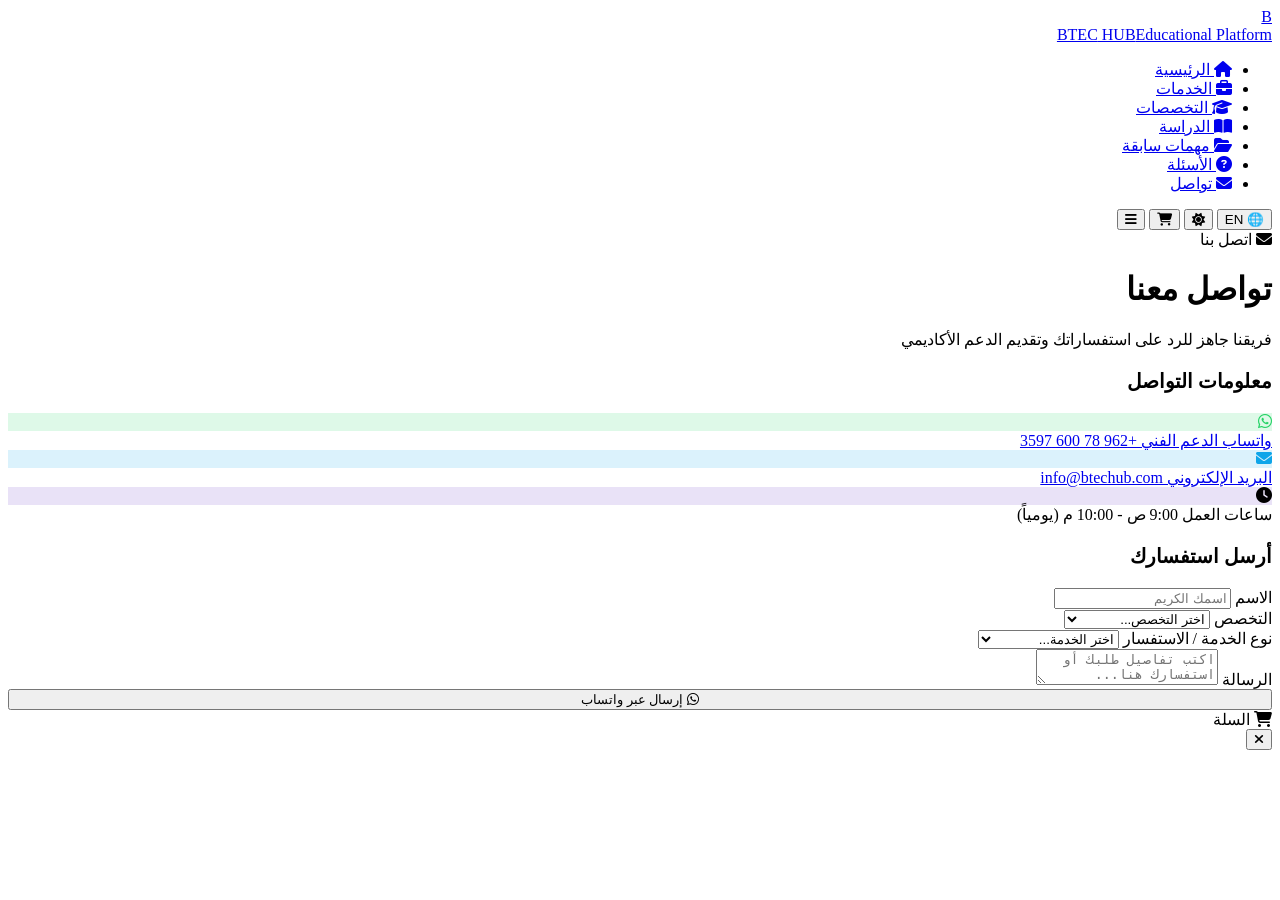
==== contact.html @ 09b5a74b "Add files via upload" ====
<!DOCTYPE html>
<html lang="ar" dir="rtl" data-theme="dark">
<head>
  <meta charset="UTF-8">
  <meta name="viewport" content="width=device-width, initial-scale=1.0">
  <title>BTEC HUB – تواصل معنا</title>
  <link rel="preconnect" href="https://fonts.googleapis.com">
  <link href="https://fonts.googleapis.com/css2?family=Cairo:wght@300;400;500;600;700;800;900&family=Inter:wght@300;400;500;600;700;800&display=swap" rel="stylesheet">
  <link rel="stylesheet" href="https://cdnjs.cloudflare.com/ajax/libs/font-awesome/6.5.0/css/all.min.css">
  <link rel="stylesheet" href="css/main.css">
  <link rel="stylesheet" href="css/components.css">
</head>
<body>
<div class="bg-orb bg-orb-1"></div>
<div class="bg-orb bg-orb-2"></div>

<nav class="navbar navbar-blur" id="navbar">
  <div class="navbar-inner">
    <a href="index.html" class="navbar-logo">
      <div class="logo-icon">B</div>
      <div class="logo-text"><span>BTEC</span> HUB<span class="logo-sub">Educational Platform</span></div>
    </a>
    <ul class="navbar-nav">
      <li><a href="index.html" class="nav-link" data-page="index.html"><i class="fas fa-home"></i> الرئيسية</a></li>
      <li><a href="services.html" class="nav-link" data-page="services.html"><i class="fas fa-briefcase"></i> الخدمات</a></li>
      <li><a href="specializations.html" class="nav-link" data-page="specializations.html"><i class="fas fa-graduation-cap"></i> التخصصات</a></li>
      <li><a href="study.html" class="nav-link" data-page="study.html"><i class="fas fa-book-open"></i> الدراسة</a></li>
      <li><a href="past-assignments.html" class="nav-link" data-page="past-assignments.html"><i class="fas fa-folder-open"></i> مهمات سابقة</a></li>
      <li><a href="faq.html" class="nav-link" data-page="faq.html"><i class="fas fa-question-circle"></i> الأسئلة</a></li>
      <li><a href="contact.html" class="nav-link active" data-page="contact.html"><i class="fas fa-envelope"></i> تواصل</a></li>
    </ul>
    <div class="navbar-actions">
      <button class="lang-toggle" onclick="window.BtecMain?.toggleLanguage()">🌐 <span id="langText">EN</span></button>
      <button class="theme-toggle" onclick="window.BtecMain?.toggleTheme()"><i id="themeIcon" class="fas fa-sun"></i></button>
      <button class="cart-nav-btn" id="cartNavBtn"><i class="fas fa-shopping-cart"></i><span class="cart-badge" style="display:none">0</span></button>
      <button class="menu-toggle" id="menuToggle"><i class="fas fa-bars"></i></button>
    </div>
  </div>
</nav>

<main>
  <div class="page-hero">
    <div class="container page-hero-content">
      <div class="section-badge mb-lg"><i class="fas fa-envelope"></i> اتصل بنا</div>
      <h1>تواصل معنا</h1>
      <p>فريقنا جاهز للرد على استفساراتك وتقديم الدعم الأكاديمي</p>
    </div>
  </div>

  <section class="section">
    <div class="container">
      <div class="contact-grid">
        
        <!-- Contact Info -->
        <div class="contact-info-card reveal stagger-children">
          <h3 class="mb-lg" style="font-size:1.25rem;">معلومات التواصل</h3>
          
          <a href="https://wa.me/962786003597" target="_blank" class="contact-method reveal">
            <div class="contact-method-icon" style="background:rgba(37,211,102,0.15); color:#25D366;"><i class="fab fa-whatsapp"></i></div>
            <div>
              <span class="contact-method-label">واتساب الدعم الفني</span>
              <span class="contact-method-value">+962 78 600 3597</span>
            </div>
          </a>

          <a href="mailto:info@btechub.com" class="contact-method reveal">
            <div class="contact-method-icon" style="background:rgba(14,165,233,0.15); color:#0EA5E9;"><i class="fas fa-envelope"></i></div>
            <div>
              <span class="contact-method-label">البريد الإلكتروني</span>
              <span class="contact-method-value">info@btechub.com</span>
            </div>
          </a>

          <div class="contact-method reveal" style="cursor:default;">
            <div class="contact-method-icon" style="background:rgba(108,63,197,0.15); color:var(--primary-light);"><i class="fas fa-clock"></i></div>
            <div>
              <span class="contact-method-label">ساعات العمل</span>
              <span class="contact-method-value">9:00 ص - 10:00 م (يومياً)</span>
            </div>
          </div>
        </div>

        <!-- Contact Form -->
        <div class="contact-form-card reveal">
          <h3 class="mb-lg" style="font-size:1.25rem;">أرسل استفسارك</h3>
          <form id="contactForm" onsubmit="event.preventDefault(); submitForm();">
            <div class="grid-2">
              <div class="form-group">
                <label class="form-label">الاسم</label>
                <input type="text" id="formName" class="form-control" placeholder="اسمك الكريم" required>
              </div>
              <div class="form-group">
                <label class="form-label">التخصص</label>
                <select id="formSpec" class="form-control" required>
                  <option value="" disabled selected>اختر التخصص...</option>
                  <option value="Business">Business</option>
                  <option value="IT">IT</option>
                  <option value="Health">Health & Social Care</option>
                  <option value="Engineering">Engineering</option>
                  <option value="Other">تخصص آخر</option>
                </select>
              </div>
            </div>
            
            <div class="form-group">
              <label class="form-label">نوع الخدمة / الاستفسار</label>
              <select id="formService" class="form-control" required>
                <option value="" disabled selected>اختر الخدمة...</option>
                <option value="تدقيق واجبات">تدقيق واجبات</option>
                <option value="إعداد تقارير">المساعدة في التقارير</option>
                <option value="جلسة شرح">طلب جلسة شرح</option>
                <option value="استفسار عام">استفسار عام</option>
              </select>
            </div>

            <div class="form-group">
              <label class="form-label">الرسالة</label>
              <textarea id="formMessage" class="form-control" placeholder="اكتب تفاصيل طلبك أو استفسارك هنا..." required></textarea>
            </div>

            <button type="submit" class="btn btn-primary" style="width:100%; justify-content:center;">
              <i class="fab fa-whatsapp"></i> إرسال عبر واتساب
            </button>
          </form>
        </div>

      </div>
    </div>
  </section>
</main>

<div class="cart-overlay" id="cartOverlay"></div>
<aside class="cart-sidebar" id="cartSidebar">
  <div class="cart-header"><div class="cart-title"><i class="fas fa-shopping-cart"></i> السلة</div><button class="cart-close" id="cartClose"><i class="fas fa-times"></i></button></div>
  <div class="cart-body" id="cartBody"></div>
</aside>

<script src="js/main.js"></script>
<script src="js/cart.js"></script>
<script src="js/assistant.js"></script>
<script>
  function submitForm() {
    const name = document.getElementById('formName').value;
    const spec = document.getElementById('formSpec').value;
    const service = document.getElementById('formService').value;
    const msg = document.getElementById('formMessage').value;

    const formattedMessage = `مرحباً فريق BTEC HUB،\n\n📌 *استفسار جديد*\n\n👤 *الاسم:* ${name}\n🎓 *التخصص:* ${spec}\n🛠️ *الخدمة:* ${service}\n\n💬 *الرسالة:*\n${msg}`;
    
    if(window.BtecMain) {
      window.open(window.BtecMain.getWhatsAppLink(encodeURIComponent(formattedMessage)), '_blank');
    }
  }
</script>
</body>
</html>
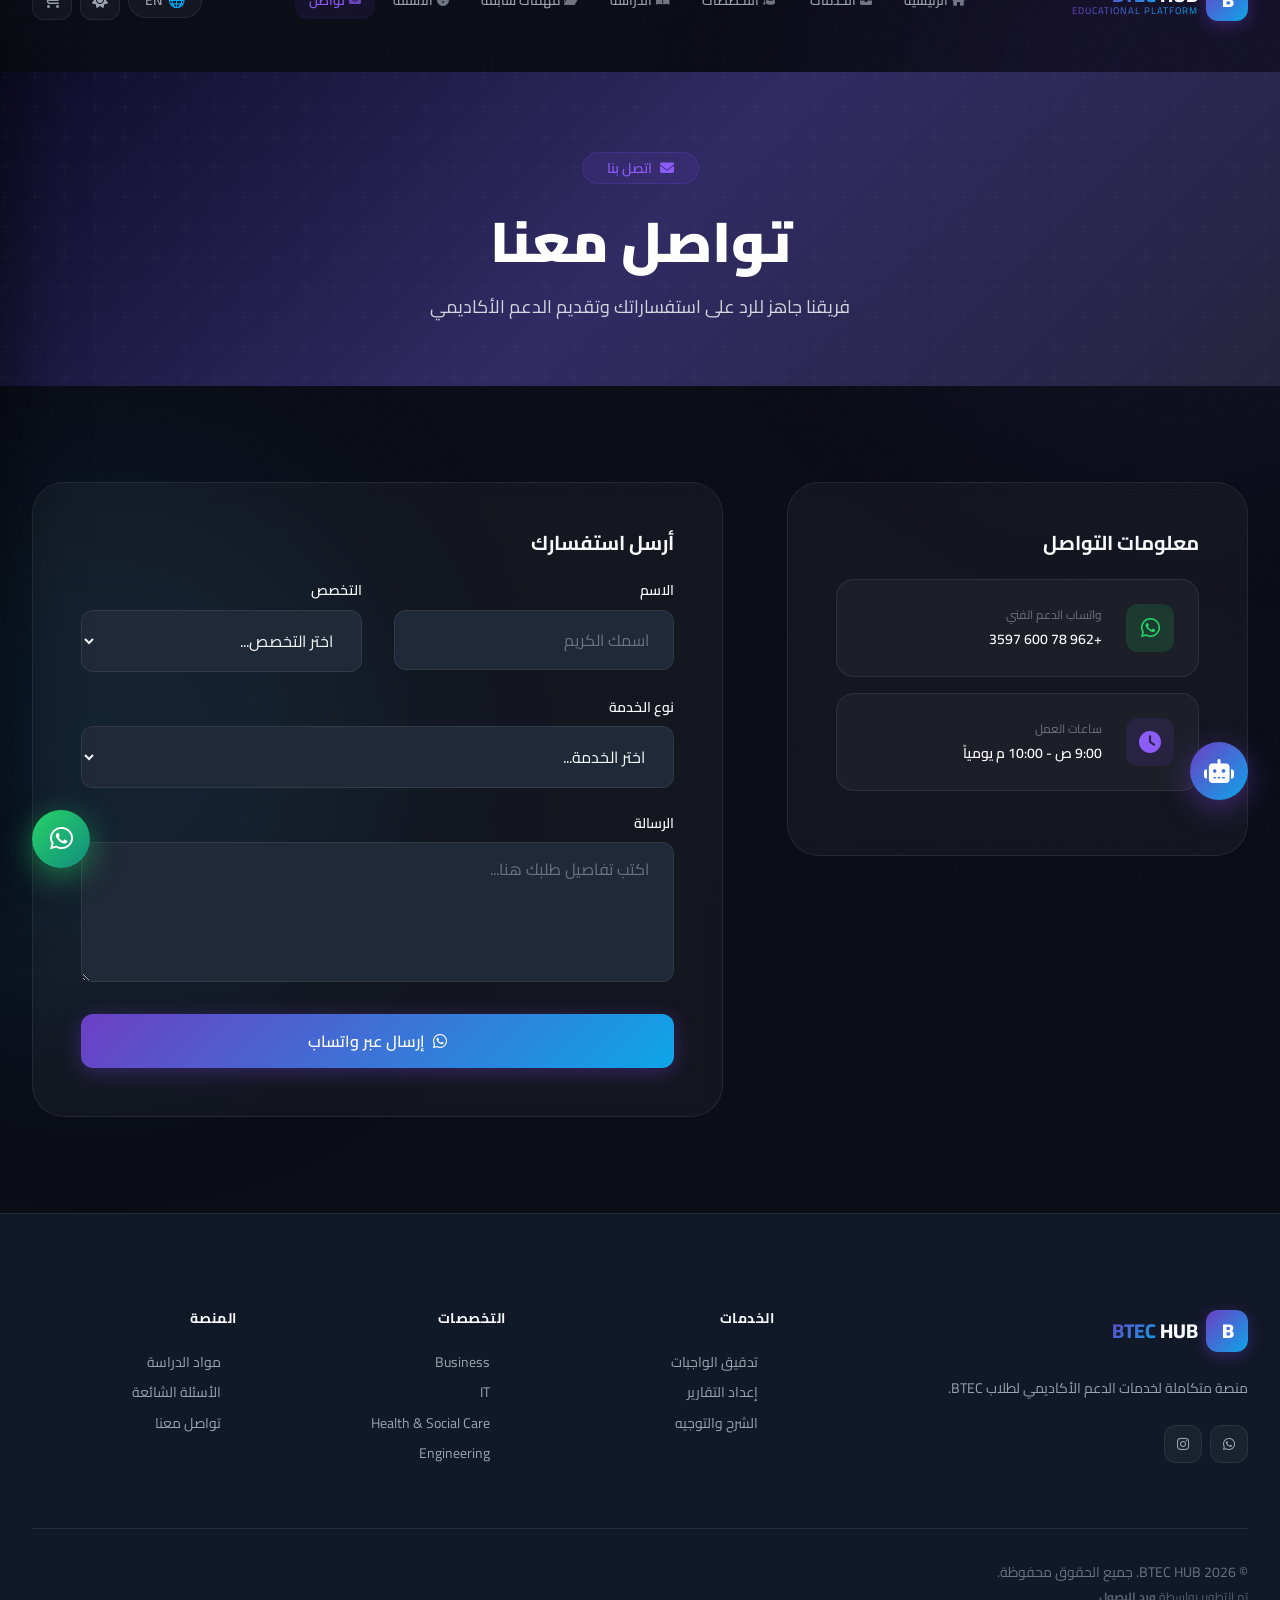
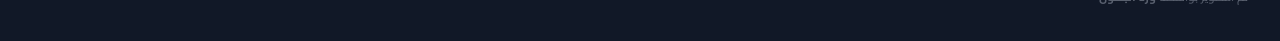
==== commit b69d7c82: "Add files via upload" ====
--- a/contact.html
+++ b/contact.html
@@ -7,13 +7,12 @@
   <link rel="preconnect" href="https://fonts.googleapis.com">
   <link href="https://fonts.googleapis.com/css2?family=Cairo:wght@300;400;500;600;700;800;900&family=Inter:wght@300;400;500;600;700;800&display=swap" rel="stylesheet">
   <link rel="stylesheet" href="https://cdnjs.cloudflare.com/ajax/libs/font-awesome/6.5.0/css/all.min.css">
-  <link rel="stylesheet" href="css/main.css">
-  <link rel="stylesheet" href="css/components.css">
+  <link rel="stylesheet" href="main.css">
+  <link rel="stylesheet" href="components.css">
 </head>
 <body>
 <div class="bg-orb bg-orb-1"></div>
 <div class="bg-orb bg-orb-2"></div>
-
 <nav class="navbar navbar-blur" id="navbar">
   <div class="navbar-inner">
     <a href="index.html" class="navbar-logo">
@@ -21,22 +20,34 @@
       <div class="logo-text"><span>BTEC</span> HUB<span class="logo-sub">Educational Platform</span></div>
     </a>
     <ul class="navbar-nav">
-      <li><a href="index.html" class="nav-link" data-page="index.html"><i class="fas fa-home"></i> الرئيسية</a></li>
-      <li><a href="services.html" class="nav-link" data-page="services.html"><i class="fas fa-briefcase"></i> الخدمات</a></li>
-      <li><a href="specializations.html" class="nav-link" data-page="specializations.html"><i class="fas fa-graduation-cap"></i> التخصصات</a></li>
-      <li><a href="study.html" class="nav-link" data-page="study.html"><i class="fas fa-book-open"></i> الدراسة</a></li>
-      <li><a href="past-assignments.html" class="nav-link" data-page="past-assignments.html"><i class="fas fa-folder-open"></i> مهمات سابقة</a></li>
-      <li><a href="faq.html" class="nav-link" data-page="faq.html"><i class="fas fa-question-circle"></i> الأسئلة</a></li>
-      <li><a href="contact.html" class="nav-link active" data-page="contact.html"><i class="fas fa-envelope"></i> تواصل</a></li>
+      <li><a href="index.html" class="nav-link"><i class="fas fa-home"></i> الرئيسية</a></li>
+      <li><a href="services.html" class="nav-link"><i class="fas fa-briefcase"></i> الخدمات</a></li>
+      <li><a href="specializations.html" class="nav-link"><i class="fas fa-graduation-cap"></i> التخصصات</a></li>
+      <li><a href="study.html" class="nav-link"><i class="fas fa-book-open"></i> الدراسة</a></li>
+      <li><a href="past-assignments.html" class="nav-link"><i class="fas fa-folder-open"></i> مهمات سابقة</a></li>
+      <li><a href="faq.html" class="nav-link"><i class="fas fa-question-circle"></i> الأسئلة</a></li>
+      <li><a href="contact.html" class="nav-link active"><i class="fas fa-envelope"></i> تواصل</a></li>
     </ul>
     <div class="navbar-actions">
-      <button class="lang-toggle" onclick="window.BtecMain?.toggleLanguage()">🌐 <span id="langText">EN</span></button>
-      <button class="theme-toggle" onclick="window.BtecMain?.toggleTheme()"><i id="themeIcon" class="fas fa-sun"></i></button>
+      <button class="lang-toggle" id="langToggleBtn">&#127760; <span id="langText">EN</span></button>
+      <button class="theme-toggle" id="themeToggleBtn"><i id="themeIcon" class="fas fa-sun"></i></button>
       <button class="cart-nav-btn" id="cartNavBtn"><i class="fas fa-shopping-cart"></i><span class="cart-badge" style="display:none">0</span></button>
       <button class="menu-toggle" id="menuToggle"><i class="fas fa-bars"></i></button>
     </div>
   </div>
 </nav>
+<div class="mobile-nav" id="mobileNav">
+  <ul class="mobile-nav-links">
+    <li><a href="index.html" class="nav-link"><i class="fas fa-home"></i> الرئيسية</a></li>
+    <li><a href="services.html" class="nav-link"><i class="fas fa-briefcase"></i> الخدمات</a></li>
+    <li><a href="specializations.html" class="nav-link"><i class="fas fa-graduation-cap"></i> التخصصات</a></li>
+    <li><a href="study.html" class="nav-link"><i class="fas fa-book-open"></i> الدراسة</a></li>
+    <li><a href="past-assignments.html" class="nav-link"><i class="fas fa-folder-open"></i> مهمات سابقة</a></li>
+    <li><a href="faq.html" class="nav-link"><i class="fas fa-question-circle"></i> الأسئلة</a></li>
+    <li><a href="contact.html" class="nav-link active"><i class="fas fa-envelope"></i> تواصل</a></li>
+  </ul>
+</div>
+<div class="cart-overlay" id="mobileNavOverlay"></div>
 
 <main>
   <div class="page-hero">
@@ -46,112 +57,148 @@
       <p>فريقنا جاهز للرد على استفساراتك وتقديم الدعم الأكاديمي</p>
     </div>
   </div>
-
   <section class="section">
     <div class="container">
       <div class="contact-grid">
-        
-        <!-- Contact Info -->
-        <div class="contact-info-card reveal stagger-children">
+        <div class="contact-info-card reveal">
           <h3 class="mb-lg" style="font-size:1.25rem;">معلومات التواصل</h3>
-          
           <a href="https://wa.me/962786003597" target="_blank" class="contact-method reveal">
-            <div class="contact-method-icon" style="background:rgba(37,211,102,0.15); color:#25D366;"><i class="fab fa-whatsapp"></i></div>
-            <div>
-              <span class="contact-method-label">واتساب الدعم الفني</span>
-              <span class="contact-method-value">+962 78 600 3597</span>
-            </div>
+            <div class="contact-method-icon" style="background:rgba(37,211,102,0.15);color:#25D366;"><i class="fab fa-whatsapp"></i></div>
+            <div><span class="contact-method-label">واتساب الدعم الفني</span><span class="contact-method-value">+962 78 600 3597</span></div>
           </a>
-
-          <a href="mailto:info@btechub.com" class="contact-method reveal">
-            <div class="contact-method-icon" style="background:rgba(14,165,233,0.15); color:#0EA5E9;"><i class="fas fa-envelope"></i></div>
-            <div>
-              <span class="contact-method-label">البريد الإلكتروني</span>
-              <span class="contact-method-value">info@btechub.com</span>
-            </div>
-          </a>
-
           <div class="contact-method reveal" style="cursor:default;">
-            <div class="contact-method-icon" style="background:rgba(108,63,197,0.15); color:var(--primary-light);"><i class="fas fa-clock"></i></div>
-            <div>
-              <span class="contact-method-label">ساعات العمل</span>
-              <span class="contact-method-value">9:00 ص - 10:00 م (يومياً)</span>
-            </div>
+            <div class="contact-method-icon" style="background:rgba(108,63,197,0.15);color:var(--primary-light);"><i class="fas fa-clock"></i></div>
+            <div><span class="contact-method-label">ساعات العمل</span><span class="contact-method-value">9:00 ص - 10:00 م يومياً</span></div>
           </div>
         </div>
-
-        <!-- Contact Form -->
         <div class="contact-form-card reveal">
           <h3 class="mb-lg" style="font-size:1.25rem;">أرسل استفسارك</h3>
-          <form id="contactForm" onsubmit="event.preventDefault(); submitForm();">
+          <form id="contactForm" onsubmit="event.preventDefault();submitContactForm();">
             <div class="grid-2">
-              <div class="form-group">
-                <label class="form-label">الاسم</label>
-                <input type="text" id="formName" class="form-control" placeholder="اسمك الكريم" required>
-              </div>
-              <div class="form-group">
-                <label class="form-label">التخصص</label>
-                <select id="formSpec" class="form-control" required>
-                  <option value="" disabled selected>اختر التخصص...</option>
-                  <option value="Business">Business</option>
-                  <option value="IT">IT</option>
-                  <option value="Health">Health & Social Care</option>
-                  <option value="Engineering">Engineering</option>
-                  <option value="Other">تخصص آخر</option>
-                </select>
-              </div>
+              <div class="form-group"><label class="form-label">الاسم</label><input type="text" id="formName" class="form-control" placeholder="اسمك الكريم" required></div>
+              <div class="form-group"><label class="form-label">التخصص</label><select id="formSpec" class="form-control" required><option value="" disabled selected>اختر التخصص...</option><option>Business</option><option>IT</option><option>Health &amp; Social Care</option><option>Engineering</option><option>تخصص آخر</option></select></div>
             </div>
-            
-            <div class="form-group">
-              <label class="form-label">نوع الخدمة / الاستفسار</label>
-              <select id="formService" class="form-control" required>
-                <option value="" disabled selected>اختر الخدمة...</option>
-                <option value="تدقيق واجبات">تدقيق واجبات</option>
-                <option value="إعداد تقارير">المساعدة في التقارير</option>
-                <option value="جلسة شرح">طلب جلسة شرح</option>
-                <option value="استفسار عام">استفسار عام</option>
-              </select>
-            </div>
-
-            <div class="form-group">
-              <label class="form-label">الرسالة</label>
-              <textarea id="formMessage" class="form-control" placeholder="اكتب تفاصيل طلبك أو استفسارك هنا..." required></textarea>
-            </div>
-
-            <button type="submit" class="btn btn-primary" style="width:100%; justify-content:center;">
-              <i class="fab fa-whatsapp"></i> إرسال عبر واتساب
-            </button>
+            <div class="form-group"><label class="form-label">نوع الخدمة</label><select id="formService" class="form-control" required><option value="" disabled selected>اختر الخدمة...</option><option>تدقيق واجبات</option><option>إعداد تقارير</option><option>جلسة شرح</option><option>استفسار عام</option></select></div>
+            <div class="form-group"><label class="form-label">الرسالة</label><textarea id="formMessage" class="form-control" placeholder="اكتب تفاصيل طلبك هنا..." required></textarea></div>
+            <button type="submit" class="btn btn-primary" style="width:100%;justify-content:center;"><i class="fab fa-whatsapp"></i> إرسال عبر واتساب</button>
           </form>
         </div>
-
       </div>
     </div>
   </section>
 </main>
 
+<footer class="footer">
+  <div class="container">
+    <div class="footer-grid">
+      <div class="footer-brand">
+        <a href="index.html" class="footer-logo">
+          <div class="logo-icon">B</div>
+          <div class="logo-text"><span>BTEC</span> HUB</div>
+        </a>
+        <p class="footer-desc">منصة متكاملة لخدمات الدعم الأكاديمي لطلاب BTEC.</p>
+        <div class="footer-social">
+          <a href="https://wa.me/962786003597" class="social-btn" title="WhatsApp"><i class="fab fa-whatsapp"></i></a>
+          <a href="#" class="social-btn" title="Instagram"><i class="fab fa-instagram"></i></a>
+        </div>
+      </div>
+      <div class="footer-col">
+        <h4>الخدمات</h4>
+        <ul class="footer-links">
+          <li><a href="services.html">تدقيق الواجبات</a></li>
+          <li><a href="services.html">إعداد التقارير</a></li>
+          <li><a href="services.html">الشرح والتوجيه</a></li>
+        </ul>
+      </div>
+      <div class="footer-col">
+        <h4>التخصصات</h4>
+        <ul class="footer-links">
+          <li><a href="specializations.html#business">Business</a></li>
+          <li><a href="specializations.html#it">IT</a></li>
+          <li><a href="specializations.html#health">Health &amp; Social Care</a></li>
+          <li><a href="specializations.html#engineering">Engineering</a></li>
+        </ul>
+      </div>
+      <div class="footer-col">
+        <h4>المنصة</h4>
+        <ul class="footer-links">
+          <li><a href="study.html">مواد الدراسة</a></li>
+          <li><a href="faq.html">الأسئلة الشائعة</a></li>
+          <li><a href="contact.html">تواصل معنا</a></li>
+        </ul>
+      </div>
+    </div>
+    <div class="footer-bottom">
+      <p class="footer-copy">
+        &copy; 2026 BTEC HUB. جميع الحقوق محفوظة.<br>
+        <span style="font-size:0.85em;opacity:0.8;">تم التطوير بواسطة <strong>ورد البصول</strong></span>
+      </p>
+    </div>
+  </div>
+</footer>
+
 <div class="cart-overlay" id="cartOverlay"></div>
 <aside class="cart-sidebar" id="cartSidebar">
-  <div class="cart-header"><div class="cart-title"><i class="fas fa-shopping-cart"></i> السلة</div><button class="cart-close" id="cartClose"><i class="fas fa-times"></i></button></div>
+  <div class="cart-header">
+    <div class="cart-title"><i class="fas fa-shopping-cart"></i> السلة</div>
+    <button class="cart-close" id="cartClose"><i class="fas fa-times"></i></button>
+  </div>
   <div class="cart-body" id="cartBody"></div>
+  <div class="cart-footer" id="cartFooter" style="display:none;"></div>
 </aside>
 
-<script src="js/main.js"></script>
-<script src="js/cart.js"></script>
-<script src="js/assistant.js"></script>
+<div class="assistant-fab" id="assistantFab">
+  <button class="assistant-fab-btn" title="BTEC Assistant"><i class="fas fa-robot"></i></button>
+  <div class="assistant-tooltip">BTEC Assistant</div>
+</div>
+<div class="assistant-window" id="assistantWindow">
+  <div class="assistant-header">
+    <div class="assistant-avatar">🤖</div>
+    <div class="assistant-info">
+      <div class="assistant-name">BTEC Assistant</div>
+      <div class="assistant-status"><span class="status-dot"></span> متاح الآن</div>
+    </div>
+    <button class="assistant-minimize" id="assistantMinimize"><i class="fas fa-minus"></i></button>
+  </div>
+  <div class="assistant-messages" id="assistantMessages"></div>
+  <div class="quick-replies" id="quickReplies"></div>
+  <div class="assistant-input-area">
+    <input type="text" class="assistant-input" id="assistantInput" placeholder="اكتب سؤالك هنا...">
+    <button class="assistant-send" id="assistantSend"><i class="fas fa-paper-plane"></i></button>
+  </div>
+</div>
+
+<div class="whatsapp-fab">
+  <div class="whatsapp-tooltip">تواصل معنا</div>
+  <a href="https://wa.me/962786003597" target="_blank" class="whatsapp-fab-btn"><i class="fab fa-whatsapp"></i></a>
+</div>
+<button class="scroll-top" id="scrollTopBtn"><i class="fas fa-chevron-up"></i></button>
+<script src="main.js"></script>
+<script src="cart.js"></script>
+<script src="assistant.js"></script>
 <script>
-  function submitForm() {
-    const name = document.getElementById('formName').value;
-    const spec = document.getElementById('formSpec').value;
-    const service = document.getElementById('formService').value;
-    const msg = document.getElementById('formMessage').value;
-
-    const formattedMessage = `مرحباً فريق BTEC HUB،\n\n📌 *استفسار جديد*\n\n👤 *الاسم:* ${name}\n🎓 *التخصص:* ${spec}\n🛠️ *الخدمة:* ${service}\n\n💬 *الرسالة:*\n${msg}`;
-    
-    if(window.BtecMain) {
-      window.open(window.BtecMain.getWhatsAppLink(encodeURIComponent(formattedMessage)), '_blank');
-    }
-  }
+  document.addEventListener('DOMContentLoaded', () => {
+    document.getElementById('langToggleBtn')?.addEventListener('click', () => window.BtecMain?.toggleLanguage());
+    document.getElementById('themeToggleBtn')?.addEventListener('click', () => window.BtecMain?.toggleTheme());
+  });
 </script>
+
+
+<script>
+function submitContactForm() {
+  const name = document.getElementById('formName').value;
+  const spec = document.getElementById('formSpec').value;
+  const service = document.getElementById('formService').value;
+  const msg = document.getElementById('formMessage').value;
+  const text = encodeURIComponent(
+    'مرحباً فريق BTEC HUB،\n\n📌 *استفسار جديد*\n\n👤 *الاسم:* ' + name +
+    '\n🎓 *التخصص:* ' + spec +
+    '\n🛠️ *الخدمة:* ' + service +
+    '\n\n💬 *الرسالة:*\n' + msg
+  );
+  window.open('https://wa.me/962786003597?text=' + text, '_blank');
+}
+</script>
+
 </body>
-</html>
-
+</html>
--- a/main.css
+++ b/main.css
@@ -0,0 +1,891 @@
+/* =========================================
+   BTEC HUB – Main Stylesheet
+   Design System, Variables, Theme, Layout
+   ========================================= */
+
+/* ── Google Fonts ── */
+@import url('https://fonts.googleapis.com/css2?family=Cairo:wght@300;400;500;600;700;800;900&family=Inter:wght@300;400;500;600;700;800&display=swap');
+
+/* ── CSS Variables ── */
+:root {
+  /* Brand Colors */
+  --primary: #6C3FC5;
+  --primary-light: #8B5CF6;
+  --primary-dark: #4C1D95;
+  --secondary: #0EA5E9;
+  --secondary-light: #38BDF8;
+  --accent: #F59E0B;
+  --accent-green: #10B981;
+  --accent-red: #EF4444;
+
+  /* Gradients */
+  --gradient-primary: linear-gradient(135deg, #6C3FC5 0%, #0EA5E9 100%);
+  --gradient-hero: linear-gradient(135deg, #0f0c29 0%, #302b63 50%, #24243e 100%);
+  --gradient-card: linear-gradient(145deg, rgba(108,63,197,0.15) 0%, rgba(14,165,233,0.1) 100%);
+  --gradient-shine: linear-gradient(105deg, transparent 30%, rgba(255,255,255,0.06) 50%, transparent 70%);
+
+  /* Dark Theme (Default) */
+  --bg-primary: #0B0D17;
+  --bg-secondary: #111827;
+  --bg-tertiary: #1F2937;
+  --bg-card: rgba(255, 255, 255, 0.04);
+  --bg-card-hover: rgba(255, 255, 255, 0.08);
+  --bg-glass: rgba(17, 24, 39, 0.7);
+  --border-color: rgba(255, 255, 255, 0.08);
+  --border-glow: rgba(108, 63, 197, 0.4);
+
+  /* Text */
+  --text-primary: #F9FAFB;
+  --text-secondary: #9CA3AF;
+  --text-muted: #6B7280;
+  --text-accent: #8B5CF6;
+
+  /* Effects */
+  --shadow-sm: 0 2px 8px rgba(0,0,0,0.3);
+  --shadow-md: 0 8px 32px rgba(0,0,0,0.4);
+  --shadow-lg: 0 20px 60px rgba(0,0,0,0.5);
+  --shadow-glow: 0 0 40px rgba(108,63,197,0.25);
+  --shadow-glow-blue: 0 0 40px rgba(14,165,233,0.2);
+
+  /* Spacing */
+  --space-xs: 0.25rem;
+  --space-sm: 0.5rem;
+  --space-md: 1rem;
+  --space-lg: 1.5rem;
+  --space-xl: 2rem;
+  --space-2xl: 3rem;
+  --space-3xl: 4rem;
+  --space-4xl: 6rem;
+
+  /* Border Radius */
+  --radius-sm: 6px;
+  --radius-md: 12px;
+  --radius-lg: 18px;
+  --radius-xl: 24px;
+  --radius-2xl: 32px;
+  --radius-full: 9999px;
+
+  /* Typography */
+  --font-ar: 'Cairo', sans-serif;
+  --font-en: 'Inter', sans-serif;
+  --font-size-xs: 0.75rem;
+  --font-size-sm: 0.875rem;
+  --font-size-base: 1rem;
+  --font-size-lg: 1.125rem;
+  --font-size-xl: 1.25rem;
+  --font-size-2xl: 1.5rem;
+  --font-size-3xl: 1.875rem;
+  --font-size-4xl: 2.25rem;
+  --font-size-5xl: 3rem;
+  --font-size-6xl: 4rem;
+
+  /* Transitions */
+  --transition-fast: 0.15s ease;
+  --transition-base: 0.3s ease;
+  --transition-slow: 0.5s ease;
+
+  /* Navbar */
+  --navbar-height: 72px;
+
+  /* Z-index */
+  --z-dropdown: 100;
+  --z-sticky: 200;
+  --z-modal: 300;
+  --z-toast: 400;
+  --z-floating: 500;
+}
+
+/* ── Light Theme ── */
+[data-theme="light"] {
+  --bg-primary: #F8FAFC;
+  --bg-secondary: #FFFFFF;
+  --bg-tertiary: #F1F5F9;
+  --bg-card: rgba(255, 255, 255, 0.9);
+  --bg-card-hover: rgba(255, 255, 255, 1);
+  --bg-glass: rgba(255, 255, 255, 0.8);
+  --border-color: rgba(0, 0, 0, 0.08);
+  --border-glow: rgba(108, 63, 197, 0.3);
+  --text-primary: #0F172A;
+  --text-secondary: #475569;
+  --text-muted: #94A3B8;
+  --text-accent: #7C3AED;
+  --shadow-sm: 0 2px 8px rgba(0,0,0,0.06);
+  --shadow-md: 0 8px 32px rgba(0,0,0,0.1);
+  --shadow-lg: 0 20px 60px rgba(0,0,0,0.12);
+  --shadow-glow: 0 0 40px rgba(108,63,197,0.15);
+  --gradient-hero: linear-gradient(135deg, #4C1D95 0%, #1E40AF 50%, #0F172A 100%);
+}
+
+/* ── Reset & Base ── */
+*, *::before, *::after {
+  box-sizing: border-box;
+  margin: 0;
+  padding: 0;
+}
+
+html {
+  scroll-behavior: smooth;
+  font-size: 16px;
+}
+
+body {
+  font-family: var(--font-ar);
+  background-color: var(--bg-primary);
+  color: var(--text-primary);
+  line-height: 1.6;
+  overflow-x: hidden;
+  transition: background-color var(--transition-base), color var(--transition-base);
+}
+
+/* Arabic default, English when lang="en" */
+:lang(en) body,
+[lang="en"] {
+  font-family: var(--font-en);
+  direction: ltr;
+  text-align: left;
+}
+
+[lang="ar"] {
+  font-family: var(--font-ar);
+  direction: rtl;
+  text-align: right;
+}
+
+/* ── Scrollbar ── */
+::-webkit-scrollbar { width: 6px; }
+::-webkit-scrollbar-track { background: var(--bg-secondary); }
+::-webkit-scrollbar-thumb {
+  background: var(--primary);
+  border-radius: var(--radius-full);
+}
+::-webkit-scrollbar-thumb:hover { background: var(--primary-light); }
+
+/* ── Typography ── */
+h1, h2, h3, h4, h5, h6 {
+  font-weight: 700;
+  line-height: 1.2;
+  color: var(--text-primary);
+}
+
+p { color: var(--text-secondary); line-height: 1.7; }
+
+a {
+  color: var(--primary-light);
+  text-decoration: none;
+  transition: color var(--transition-fast);
+}
+a:hover { color: var(--secondary-light); }
+
+img { max-width: 100%; display: block; }
+
+/* ── Layout ── */
+.container {
+  width: 100%;
+  max-width: 1280px;
+  margin: 0 auto;
+  padding: 0 var(--space-xl);
+}
+
+.section {
+  padding: var(--space-4xl) 0;
+}
+
+.section-sm {
+  padding: var(--space-3xl) 0;
+}
+
+/* ── Grid ── */
+.grid-2 { display: grid; grid-template-columns: repeat(2, 1fr); gap: var(--space-xl); }
+.grid-3 { display: grid; grid-template-columns: repeat(3, 1fr); gap: var(--space-xl); }
+.grid-4 { display: grid; grid-template-columns: repeat(4, 1fr); gap: var(--space-lg); }
+
+/* ── Flex ── */
+.flex { display: flex; }
+.flex-center { display: flex; align-items: center; justify-content: center; }
+.flex-between { display: flex; align-items: center; justify-content: space-between; }
+.flex-col { display: flex; flex-direction: column; }
+.gap-sm { gap: var(--space-sm); }
+.gap-md { gap: var(--space-md); }
+.gap-lg { gap: var(--space-lg); }
+
+/* ── Section Header ── */
+.section-header {
+  text-align: center;
+  margin-bottom: var(--space-3xl);
+}
+
+.section-badge {
+  display: inline-flex;
+  align-items: center;
+  gap: var(--space-sm);
+  padding: var(--space-xs) var(--space-lg);
+  background: rgba(108, 63, 197, 0.15);
+  border: 1px solid rgba(108, 63, 197, 0.3);
+  border-radius: var(--radius-full);
+  font-size: var(--font-size-sm);
+  font-weight: 600;
+  color: var(--primary-light);
+  margin-bottom: var(--space-lg);
+  backdrop-filter: blur(10px);
+}
+
+.section-title {
+  font-size: clamp(1.75rem, 4vw, var(--font-size-4xl));
+  font-weight: 800;
+  background: var(--gradient-primary);
+  -webkit-background-clip: text;
+  -webkit-text-fill-color: transparent;
+  background-clip: text;
+  margin-bottom: var(--space-md);
+}
+
+.section-subtitle {
+  font-size: var(--font-size-lg);
+  color: var(--text-secondary);
+  max-width: 600px;
+  margin: 0 auto;
+}
+
+/* ── Glow Divider ── */
+.glow-divider {
+  width: 80px;
+  height: 3px;
+  background: var(--gradient-primary);
+  border-radius: var(--radius-full);
+  margin: var(--space-md) auto;
+}
+
+/* ── Noise Overlay ── */
+body::before {
+  content: '';
+  position: fixed;
+  inset: 0;
+  background-image: url("data:image/svg+xml,%3Csvg viewBox='0 0 256 256' xmlns='http://www.w3.org/2000/svg'%3E%3Cfilter id='noise'%3E%3CfeTurbulence type='fractalNoise' baseFrequency='0.9' numOctaves='4' stitchTiles='stitch'/%3E%3C/filter%3E%3Crect width='100%25' height='100%25' filter='url(%23noise)' opacity='0.03'/%3E%3C/svg%3E");
+  pointer-events: none;
+  z-index: 0;
+  opacity: 0.4;
+}
+
+/* ── Background Orbs ── */
+.bg-orb {
+  position: fixed;
+  border-radius: 50%;
+  filter: blur(120px);
+  pointer-events: none;
+  z-index: 0;
+  animation: orbFloat 8s ease-in-out infinite alternate;
+}
+
+.bg-orb-1 {
+  width: 600px;
+  height: 600px;
+  background: rgba(108, 63, 197, 0.12);
+  top: -200px;
+  right: -200px;
+}
+
+.bg-orb-2 {
+  width: 500px;
+  height: 500px;
+  background: rgba(14, 165, 233, 0.1);
+  bottom: -100px;
+  left: -150px;
+  animation-delay: -4s;
+}
+
+@keyframes orbFloat {
+  from { transform: translate(0, 0) scale(1); }
+  to { transform: translate(40px, -40px) scale(1.05); }
+}
+
+/* ── Main Content ── */
+main {
+  position: relative;
+  z-index: 1;
+  padding-top: var(--navbar-height);
+}
+
+/* ── Buttons ── */
+.btn {
+  display: inline-flex;
+  align-items: center;
+  justify-content: center;
+  gap: var(--space-sm);
+  padding: 0.75rem 1.75rem;
+  border-radius: var(--radius-md);
+  font-family: inherit;
+  font-size: var(--font-size-base);
+  font-weight: 600;
+  cursor: pointer;
+  transition: all var(--transition-base);
+  border: none;
+  outline: none;
+  position: relative;
+  overflow: hidden;
+  white-space: nowrap;
+}
+
+.btn::before {
+  content: '';
+  position: absolute;
+  inset: 0;
+  background: var(--gradient-shine);
+  transform: translateX(-100%);
+  transition: transform 0.6s ease;
+}
+
+.btn:hover::before { transform: translateX(100%); }
+
+.btn-primary {
+  background: var(--gradient-primary);
+  color: white;
+  box-shadow: 0 4px 20px rgba(108, 63, 197, 0.4);
+}
+.btn-primary:hover {
+  transform: translateY(-2px);
+  box-shadow: 0 8px 30px rgba(108, 63, 197, 0.5);
+  color: white;
+}
+
+.btn-secondary {
+  background: transparent;
+  color: var(--text-primary);
+  border: 1.5px solid var(--border-color);
+  backdrop-filter: blur(10px);
+}
+.btn-secondary:hover {
+  border-color: var(--primary-light);
+  color: var(--primary-light);
+  transform: translateY(-2px);
+  box-shadow: var(--shadow-glow);
+}
+
+.btn-ghost {
+  background: transparent;
+  color: var(--primary-light);
+  padding: 0.5rem 1rem;
+}
+.btn-ghost:hover {
+  background: rgba(108, 63, 197, 0.1);
+  color: var(--primary-light);
+}
+
+.btn-whatsapp {
+  background: linear-gradient(135deg, #25D366, #128C7E);
+  color: white;
+  box-shadow: 0 4px 20px rgba(37, 211, 102, 0.4);
+}
+.btn-whatsapp:hover {
+  transform: translateY(-2px);
+  box-shadow: 0 8px 30px rgba(37, 211, 102, 0.5);
+  color: white;
+}
+
+.btn-sm {
+  padding: 0.5rem 1.25rem;
+  font-size: var(--font-size-sm);
+  border-radius: var(--radius-sm);
+}
+
+.btn-lg {
+  padding: 1rem 2.5rem;
+  font-size: var(--font-size-lg);
+  border-radius: var(--radius-lg);
+}
+
+.btn-icon {
+  width: 44px;
+  height: 44px;
+  padding: 0;
+  border-radius: var(--radius-md);
+}
+
+/* ── Badges ── */
+.badge {
+  display: inline-flex;
+  align-items: center;
+  gap: 4px;
+  padding: 3px 10px;
+  border-radius: var(--radius-full);
+  font-size: var(--font-size-xs);
+  font-weight: 600;
+}
+
+.badge-primary { background: rgba(108,63,197,0.2); color: var(--primary-light); border: 1px solid rgba(108,63,197,0.3); }
+.badge-blue { background: rgba(14,165,233,0.2); color: var(--secondary-light); border: 1px solid rgba(14,165,233,0.3); }
+.badge-green { background: rgba(16,185,129,0.2); color: #34D399; border: 1px solid rgba(16,185,129,0.3); }
+.badge-amber { background: rgba(245,158,11,0.2); color: #FCD34D; border: 1px solid rgba(245,158,11,0.3); }
+
+/* ── Cards ── */
+.card {
+  background: var(--bg-card);
+  border: 1px solid var(--border-color);
+  border-radius: var(--radius-xl);
+  padding: var(--space-xl);
+  transition: all var(--transition-base);
+  position: relative;
+  overflow: hidden;
+  backdrop-filter: blur(10px);
+}
+
+.card::before {
+  content: '';
+  position: absolute;
+  inset: 0;
+  background: var(--gradient-shine);
+  transform: translateX(-100%) skewX(-15deg);
+  transition: transform 0.8s ease;
+  pointer-events: none;
+}
+
+.card:hover::before { transform: translateX(200%) skewX(-15deg); }
+
+.card:hover {
+  background: var(--bg-card-hover);
+  border-color: var(--border-glow);
+  transform: translateY(-4px);
+  box-shadow: var(--shadow-glow);
+}
+
+/* ── Page Header ── */
+.page-hero {
+  background: var(--gradient-hero);
+  padding: 5rem 0 4rem;
+  position: relative;
+  overflow: hidden;
+  text-align: center;
+}
+
+.page-hero::before {
+  content: '';
+  position: absolute;
+  inset: 0;
+  background: url("data:image/svg+xml,%3Csvg width='60' height='60' viewBox='0 0 60 60' xmlns='http://www.w3.org/2000/svg'%3E%3Cg fill='none' fill-rule='evenodd'%3E%3Cg fill='%23ffffff' fill-opacity='0.02'%3E%3Cpath d='M36 34v-4h-2v4h-4v2h4v4h2v-4h4v-2h-4zm0-30V0h-2v4h-4v2h4v4h2V6h4V4h-4zM6 34v-4H4v4H0v2h4v4h2v-4h4v-2H6zM6 4V0H4v4H0v2h4v4h2V6h4V4H6z'/%3E%3C/g%3E%3C/g%3E%3C/svg%3E");
+}
+
+.page-hero-content { position: relative; z-index: 1; }
+.page-hero h1 {
+  font-size: clamp(2rem, 5vw, 3.5rem);
+  font-weight: 900;
+  color: white;
+  margin-bottom: var(--space-md);
+}
+.page-hero p { color: rgba(255,255,255,0.8); font-size: var(--font-size-lg); max-width: 600px; margin: 0 auto; }
+
+/* ── Toast Notifications ── */
+.toast-container {
+  position: fixed;
+  bottom: var(--space-xl);
+  left: 50%;
+  transform: translateX(-50%);
+  z-index: var(--z-toast);
+  display: flex;
+  flex-direction: column;
+  gap: var(--space-sm);
+  pointer-events: none;
+}
+
+.toast {
+  display: flex;
+  align-items: center;
+  gap: var(--space-sm);
+  padding: var(--space-md) var(--space-xl);
+  background: var(--bg-glass);
+  border: 1px solid var(--border-color);
+  border-radius: var(--radius-lg);
+  backdrop-filter: blur(20px);
+  box-shadow: var(--shadow-lg);
+  color: var(--text-primary);
+  font-weight: 500;
+  animation: toastIn 0.4s cubic-bezier(0.34, 1.56, 0.64, 1);
+  pointer-events: auto;
+  min-width: 280px;
+  justify-content: center;
+}
+
+.toast.success { border-color: rgba(16,185,129,0.4); }
+.toast.success .toast-icon { color: #34D399; }
+.toast.error { border-color: rgba(239,68,68,0.4); }
+.toast.error .toast-icon { color: #F87171; }
+.toast.info { border-color: rgba(108,63,197,0.4); }
+.toast.info .toast-icon { color: var(--primary-light); }
+
+.toast.removing { animation: toastOut 0.3s ease forwards; }
+
+@keyframes toastIn {
+  from { opacity: 0; transform: translateY(20px) scale(0.9); }
+  to { opacity: 1; transform: translateY(0) scale(1); }
+}
+@keyframes toastOut {
+  from { opacity: 1; transform: translateY(0) scale(1); }
+  to { opacity: 0; transform: translateY(20px) scale(0.9); }
+}
+
+/* ── Animations ── */
+@keyframes fadeInUp {
+  from { opacity: 0; transform: translateY(30px); }
+  to { opacity: 1; transform: translateY(0); }
+}
+
+@keyframes fadeIn {
+  from { opacity: 0; }
+  to { opacity: 1; }
+}
+
+@keyframes pulse {
+  0%, 100% { transform: scale(1); }
+  50% { transform: scale(1.05); }
+}
+
+@keyframes spin {
+  from { transform: rotate(0deg); }
+  to { transform: rotate(360deg); }
+}
+
+@keyframes shimmer {
+  0% { background-position: -200% center; }
+  100% { background-position: 200% center; }
+}
+
+@keyframes float {
+  0%, 100% { transform: translateY(0px); }
+  50% { transform: translateY(-10px); }
+}
+
+@keyframes borderGlow {
+  0%, 100% { border-color: rgba(108,63,197,0.3); }
+  50% { border-color: rgba(108,63,197,0.8); box-shadow: 0 0 20px rgba(108,63,197,0.4); }
+}
+
+.animate-fadeInUp { animation: fadeInUp 0.6s ease forwards; }
+.animate-float { animation: float 3s ease-in-out infinite; }
+
+/* Stagger children */
+.stagger-children > *:nth-child(1) { animation-delay: 0.1s; }
+.stagger-children > *:nth-child(2) { animation-delay: 0.2s; }
+.stagger-children > *:nth-child(3) { animation-delay: 0.3s; }
+.stagger-children > *:nth-child(4) { animation-delay: 0.4s; }
+.stagger-children > *:nth-child(5) { animation-delay: 0.5s; }
+.stagger-children > *:nth-child(6) { animation-delay: 0.6s; }
+
+/* ── Scroll Reveal ── */
+.reveal {
+  opacity: 0;
+  transform: translateY(40px);
+  transition: opacity 0.7s ease, transform 0.7s ease;
+}
+.reveal.revealed {
+  opacity: 1;
+  transform: translateY(0);
+}
+
+/* ── Skeleton Loading ── */
+.skeleton {
+  background: linear-gradient(
+    90deg,
+    var(--bg-tertiary) 25%,
+    var(--bg-card-hover) 50%,
+    var(--bg-tertiary) 75%
+  );
+  background-size: 200% 100%;
+  animation: shimmer 1.5s infinite;
+  border-radius: var(--radius-md);
+}
+
+/* ── Empty State ── */
+.empty-state {
+  text-align: center;
+  padding: var(--space-4xl) var(--space-xl);
+}
+.empty-state-icon {
+  font-size: 4rem;
+  margin-bottom: var(--space-lg);
+  opacity: 0.5;
+}
+.empty-state h3 { margin-bottom: var(--space-sm); color: var(--text-secondary); }
+
+/* ── Dividers ── */
+.divider {
+  height: 1px;
+  background: var(--border-color);
+  margin: var(--space-xl) 0;
+}
+
+/* ── Breadcrumb ── */
+.breadcrumb {
+  display: flex;
+  align-items: center;
+  gap: var(--space-sm);
+  flex-wrap: wrap;
+  margin-bottom: var(--space-xl);
+  font-size: var(--font-size-sm);
+  color: var(--text-muted);
+}
+.breadcrumb a { color: var(--text-muted); }
+.breadcrumb a:hover { color: var(--primary-light); }
+.breadcrumb .sep { opacity: 0.4; }
+.breadcrumb .current { color: var(--primary-light); }
+
+/* ── Filter Bar ── */
+.filter-bar {
+  display: flex;
+  align-items: center;
+  gap: var(--space-sm);
+  flex-wrap: wrap;
+  margin-bottom: var(--space-2xl);
+}
+
+.filter-btn {
+  display: inline-flex;
+  align-items: center;
+  gap: var(--space-xs);
+  padding: 0.5rem 1.25rem;
+  border-radius: var(--radius-full);
+  font-family: inherit;
+  font-size: var(--font-size-sm);
+  font-weight: 600;
+  cursor: pointer;
+  transition: all var(--transition-fast);
+  border: 1.5px solid var(--border-color);
+  background: transparent;
+  color: var(--text-secondary);
+}
+
+.filter-btn:hover {
+  border-color: var(--primary-light);
+  color: var(--primary-light);
+}
+
+.filter-btn.active {
+  background: var(--gradient-primary);
+  border-color: transparent;
+  color: white;
+  box-shadow: 0 4px 15px rgba(108, 63, 197, 0.4);
+}
+
+/* ── Search Box ── */
+.search-box {
+  position: relative;
+  flex: 1;
+  max-width: 400px;
+}
+
+.search-box input {
+  width: 100%;
+  padding: 0.75rem 1rem 0.75rem 3rem;
+  background: var(--bg-card);
+  border: 1.5px solid var(--border-color);
+  border-radius: var(--radius-full);
+  color: var(--text-primary);
+  font-family: inherit;
+  font-size: var(--font-size-sm);
+  transition: all var(--transition-fast);
+  outline: none;
+}
+
+[dir="rtl"] .search-box input {
+  padding: 0.75rem 3rem 0.75rem 1rem;
+}
+
+.search-box input::placeholder { color: var(--text-muted); }
+.search-box input:focus {
+  border-color: var(--primary-light);
+  box-shadow: 0 0 0 3px rgba(108, 63, 197, 0.1);
+}
+
+.search-icon {
+  position: absolute;
+  left: 1rem;
+  top: 50%;
+  transform: translateY(-50%);
+  color: var(--text-muted);
+  pointer-events: none;
+}
+
+[dir="rtl"] .search-icon {
+  left: auto;
+  right: 1rem;
+}
+
+/* ── Stats ── */
+.stats-grid {
+  display: grid;
+  grid-template-columns: repeat(auto-fit, minmax(150px, 1fr));
+  gap: var(--space-lg);
+}
+
+.stat-card {
+  text-align: center;
+  padding: var(--space-xl);
+  background: var(--bg-card);
+  border: 1px solid var(--border-color);
+  border-radius: var(--radius-xl);
+  backdrop-filter: blur(10px);
+  transition: all var(--transition-base);
+}
+
+.stat-card:hover {
+  border-color: var(--border-glow);
+  transform: translateY(-3px);
+}
+
+.stat-number {
+  font-size: var(--font-size-4xl);
+  font-weight: 900;
+  background: var(--gradient-primary);
+  -webkit-background-clip: text;
+  -webkit-text-fill-color: transparent;
+  background-clip: text;
+  display: block;
+}
+
+.stat-label {
+  font-size: var(--font-size-sm);
+  color: var(--text-secondary);
+  margin-top: var(--space-xs);
+}
+
+/* ── Accordion ── */
+.accordion-item {
+  background: var(--bg-card);
+  border: 1px solid var(--border-color);
+  border-radius: var(--radius-lg);
+  margin-bottom: var(--space-md);
+  overflow: hidden;
+  transition: all var(--transition-base);
+}
+
+.accordion-item.open {
+  border-color: var(--border-glow);
+  box-shadow: var(--shadow-glow);
+}
+
+.accordion-header {
+  display: flex;
+  align-items: center;
+  justify-content: space-between;
+  padding: var(--space-lg) var(--space-xl);
+  cursor: pointer;
+  user-select: none;
+  transition: background var(--transition-fast);
+}
+
+.accordion-header:hover { background: var(--bg-card-hover); }
+
+.accordion-question {
+  font-weight: 600;
+  color: var(--text-primary);
+  flex: 1;
+}
+
+.accordion-icon {
+  width: 28px;
+  height: 28px;
+  border-radius: 50%;
+  background: rgba(108,63,197,0.15);
+  display: flex;
+  align-items: center;
+  justify-content: center;
+  color: var(--primary-light);
+  transition: transform var(--transition-base), background var(--transition-base);
+  flex-shrink: 0;
+  margin-inline-start: var(--space-md);
+}
+
+.accordion-item.open .accordion-icon {
+  transform: rotate(180deg);
+  background: var(--primary);
+  color: white;
+}
+
+.accordion-body {
+  max-height: 0;
+  overflow: hidden;
+  transition: max-height 0.4s ease, padding 0.3s ease;
+  padding: 0 var(--space-xl);
+}
+
+.accordion-item.open .accordion-body {
+  max-height: 500px;
+  padding: 0 var(--space-xl) var(--space-lg);
+}
+
+/* ── Responsive ── */
+@media (max-width: 1024px) {
+  .grid-4 { grid-template-columns: repeat(2, 1fr); }
+  .grid-3 { grid-template-columns: repeat(2, 1fr); }
+}
+
+@media (max-width: 768px) {
+  :root {
+    --navbar-height: 64px;
+  }
+  .container { padding: 0 var(--space-md); }
+  .section { padding: var(--space-3xl) 0; }
+  .grid-2, .grid-3, .grid-4 { grid-template-columns: 1fr; }
+  .section-title { font-size: var(--font-size-2xl); }
+  .stats-grid { grid-template-columns: repeat(2, 1fr); }
+  .filter-bar { gap: var(--space-xs); }
+  .btn-lg { padding: 0.875rem 1.75rem; font-size: var(--font-size-base); }
+  .bg-orb { display: none; }
+}
+
+@media (max-width: 480px) {
+  .stats-grid { grid-template-columns: repeat(2, 1fr); }
+  .card { padding: var(--space-lg); }
+  .page-hero { padding: 3rem 0 2.5rem; }
+}
+
+/* ── Utility Classes ── */
+.text-center { text-align: center; }
+.text-gradient {
+  background: var(--gradient-primary);
+  -webkit-background-clip: text;
+  -webkit-text-fill-color: transparent;
+  background-clip: text;
+}
+.text-white { color: white !important; }
+.text-muted { color: var(--text-muted); }
+.text-secondary { color: var(--text-secondary); }
+.fw-bold { font-weight: 700; }
+.fw-black { font-weight: 900; }
+.mt-sm { margin-top: var(--space-sm); }
+.mt-md { margin-top: var(--space-md); }
+.mt-lg { margin-top: var(--space-lg); }
+.mt-xl { margin-top: var(--space-xl); }
+.mb-sm { margin-bottom: var(--space-sm); }
+.mb-md { margin-bottom: var(--space-md); }
+.mb-lg { margin-bottom: var(--space-lg); }
+.mb-xl { margin-bottom: var(--space-xl); }
+.hidden { display: none !important; }
+.sr-only {
+  position: absolute;
+  width: 1px; height: 1px;
+  padding: 0; margin: -1px;
+  overflow: hidden;
+  clip: rect(0,0,0,0);
+  white-space: nowrap;
+  border: 0;
+}
+
+/* ── No Select ── */
+.no-select { user-select: none; }
+
+/* ── Glow Text ── */
+.glow-text {
+  text-shadow: 0 0 30px rgba(108, 63, 197, 0.5);
+}
+
+/* -- Advanced Mobile Optimizations -- */
+html {
+  -webkit-text-size-adjust: 100%; /* Prevent iOS text size inflation */
+}
+a, button, .spec-card, .service-card, .study-card, .assignment-card {
+  -webkit-tap-highlight-color: transparent; /* Remove blue tap highlight on mobile */
+  touch-action: manipulation; /* Improve touch responsiveness */
+}
+@media (max-width: 480px) {
+  .btn, .filter-btn {
+    min-height: 44px; /* Apple recommended minimum touch target size */
+  }
+}
--- a/components.css
+++ b/components.css
@@ -0,0 +1,2060 @@
+/* =========================================
+   BTEC HUB – Components Stylesheet
+   Navbar, Cards, Cart, Assistant, Footer
+   ========================================= */
+
+/* ══════════════════════════════════════════
+   NAVBAR
+   ══════════════════════════════════════════ */
+.navbar {
+  position: fixed;
+  top: 0;
+  left: 0;
+  right: 0;
+  height: var(--navbar-height);
+  z-index: var(--z-sticky);
+  transition: all var(--transition-base);
+}
+
+.navbar-inner {
+  display: flex;
+  align-items: center;
+  justify-content: space-between;
+  height: 100%;
+  padding: 0 var(--space-xl);
+  max-width: 1400px;
+  margin: 0 auto;
+  gap: var(--space-lg);
+}
+
+.navbar-blur {
+  background: rgba(11, 13, 23, 0.6);
+  backdrop-filter: blur(24px) saturate(180%);
+  -webkit-backdrop-filter: blur(24px) saturate(180%);
+  border-bottom: 1px solid var(--border-color);
+  box-shadow: 0 4px 30px rgba(0,0,0,0.3);
+}
+
+[data-theme="light"] .navbar-blur {
+  background: rgba(248, 250, 252, 0.7);
+  border-bottom-color: rgba(0,0,0,0.06);
+}
+
+/* Logo */
+.navbar-logo {
+  display: flex;
+  align-items: center;
+  gap: var(--space-sm);
+  text-decoration: none;
+  flex-shrink: 0;
+}
+
+.logo-icon {
+  width: 42px;
+  height: 42px;
+  background: var(--gradient-primary);
+  border-radius: var(--radius-md);
+  display: flex;
+  align-items: center;
+  justify-content: center;
+  font-size: 1.25rem;
+  font-weight: 900;
+  color: white;
+  letter-spacing: -1px;
+  position: relative;
+  overflow: hidden;
+  box-shadow: 0 4px 15px rgba(108, 63, 197, 0.4);
+}
+
+.logo-text {
+  font-size: 1.25rem;
+  font-weight: 800;
+  color: var(--text-primary);
+  line-height: 1;
+}
+
+.logo-text span {
+  background: var(--gradient-primary);
+  -webkit-background-clip: text;
+  -webkit-text-fill-color: transparent;
+  background-clip: text;
+}
+
+.logo-sub {
+  font-size: 0.6rem;
+  color: var(--text-muted);
+  font-weight: 400;
+  display: block;
+  text-transform: uppercase;
+  letter-spacing: 1px;
+  margin-top: 1px;
+}
+
+/* Nav Links */
+.navbar-nav {
+  display: flex;
+  align-items: center;
+  gap: 0.25rem;
+  list-style: none;
+  flex: 1;
+  justify-content: center;
+}
+
+.nav-link {
+  display: flex;
+  align-items: center;
+  gap: var(--space-xs);
+  padding: 0.5rem 0.875rem;
+  border-radius: var(--radius-md);
+  font-size: 0.82rem;
+  font-weight: 600;
+  color: var(--text-secondary);
+  text-decoration: none;
+  transition: all var(--transition-fast);
+  white-space: nowrap;
+  position: relative;
+}
+
+.nav-link:hover {
+  color: var(--text-primary);
+  background: rgba(255,255,255,0.05);
+}
+
+.nav-link.active {
+  color: var(--primary-light);
+  background: rgba(108, 63, 197, 0.12);
+}
+
+.nav-link i { font-size: 0.75rem; opacity: 0.7; }
+
+/* Navbar Actions */
+.navbar-actions {
+  display: flex;
+  align-items: center;
+  gap: var(--space-sm);
+  flex-shrink: 0;
+}
+
+/* Theme Toggle */
+.theme-toggle {
+  width: 40px;
+  height: 40px;
+  border-radius: var(--radius-md);
+  background: var(--bg-card);
+  border: 1px solid var(--border-color);
+  display: flex;
+  align-items: center;
+  justify-content: center;
+  cursor: pointer;
+  transition: all var(--transition-fast);
+  color: var(--text-secondary);
+  font-size: 1rem;
+}
+.theme-toggle:hover {
+  border-color: var(--primary-light);
+  color: var(--primary-light);
+  transform: rotate(15deg);
+}
+
+/* Language Toggle */
+.lang-toggle {
+  height: 36px;
+  padding: 0 var(--space-md);
+  border-radius: var(--radius-full);
+  background: var(--bg-card);
+  border: 1px solid var(--border-color);
+  display: flex;
+  align-items: center;
+  gap: 6px;
+  cursor: pointer;
+  transition: all var(--transition-fast);
+  color: var(--text-secondary);
+  font-size: var(--font-size-sm);
+  font-weight: 600;
+  font-family: inherit;
+}
+.lang-toggle:hover {
+  border-color: var(--primary-light);
+  color: var(--primary-light);
+}
+
+/* Cart Button in Navbar */
+.cart-nav-btn {
+  position: relative;
+  width: 40px;
+  height: 40px;
+  border-radius: var(--radius-md);
+  background: var(--bg-card);
+  border: 1px solid var(--border-color);
+  display: flex;
+  align-items: center;
+  justify-content: center;
+  cursor: pointer;
+  transition: all var(--transition-fast);
+  color: var(--text-secondary);
+  text-decoration: none;
+  font-size: 1rem;
+}
+.cart-nav-btn:hover {
+  border-color: var(--primary-light);
+  color: var(--primary-light);
+}
+
+.cart-badge {
+  position: absolute;
+  top: -6px;
+  right: -6px;
+  width: 18px;
+  height: 18px;
+  background: var(--gradient-primary);
+  border-radius: 50%;
+  font-size: 0.6rem;
+  font-weight: 700;
+  color: white;
+  display: flex;
+  align-items: center;
+  justify-content: center;
+  border: 2px solid var(--bg-primary);
+  animation: pulse 2s infinite;
+}
+
+[dir="rtl"] .cart-badge { right: auto; left: -6px; }
+
+/* Mobile Menu Toggle */
+.menu-toggle {
+  display: none;
+  width: 40px;
+  height: 40px;
+  align-items: center;
+  justify-content: center;
+  border-radius: var(--radius-md);
+  background: var(--bg-card);
+  border: 1px solid var(--border-color);
+  cursor: pointer;
+  color: var(--text-secondary);
+  font-size: 1.25rem;
+  transition: all var(--transition-fast);
+}
+.menu-toggle:hover { border-color: var(--primary-light); color: var(--primary-light); }
+
+/* Mobile Nav */
+.mobile-nav {
+  display: none;
+  position: fixed;
+  top: var(--navbar-height);
+  left: 0;
+  right: 0;
+  background: var(--bg-glass);
+  backdrop-filter: blur(30px);
+  border-bottom: 1px solid var(--border-color);
+  padding: var(--space-lg);
+  z-index: calc(var(--z-sticky) - 1);
+  animation: fadeIn 0.2s ease;
+  max-height: calc(100vh - var(--navbar-height));
+  overflow-y: auto;
+}
+
+.mobile-nav.open { display: block; }
+
+.mobile-nav-links {
+  list-style: none;
+  display: flex;
+  flex-direction: column;
+  gap: var(--space-xs);
+}
+
+.mobile-nav-links .nav-link {
+  padding: var(--space-md) var(--space-lg);
+  font-size: var(--font-size-base);
+  border-radius: var(--radius-md);
+}
+
+.mobile-nav-actions {
+  display: flex;
+  gap: var(--space-sm);
+  margin-top: var(--space-lg);
+  padding-top: var(--space-lg);
+  border-top: 1px solid var(--border-color);
+}
+
+@media (max-width: 1024px) {
+  .navbar-nav { display: none; }
+  .menu-toggle { display: flex; }
+  .navbar-inner { padding: 0 var(--space-md); }
+}
+
+
+/* ══════════════════════════════════════════
+   HERO SECTION
+   ══════════════════════════════════════════ */
+.hero {
+  min-height: 100vh;
+  background: var(--gradient-hero);
+  display: flex;
+  align-items: center;
+  position: relative;
+  overflow: hidden;
+  padding: var(--space-4xl) 0;
+}
+
+/* Animated Grid Background */
+.hero::before {
+  content: '';
+  position: absolute;
+  inset: 0;
+  background-image:
+    linear-gradient(rgba(108,63,197,0.05) 1px, transparent 1px),
+    linear-gradient(90deg, rgba(108,63,197,0.05) 1px, transparent 1px);
+  background-size: 60px 60px;
+  animation: gridMove 20s linear infinite;
+}
+
+@keyframes gridMove {
+  0% { transform: translateY(0); }
+  100% { transform: translateY(60px); }
+}
+
+.hero-particles {
+  position: absolute;
+  inset: 0;
+  overflow: hidden;
+  pointer-events: none;
+}
+
+.particle {
+  position: absolute;
+  border-radius: 50%;
+  background: var(--gradient-primary);
+  opacity: 0.15;
+  animation: particleFloat linear infinite;
+}
+
+@keyframes particleFloat {
+  0% { transform: translateY(100vh) scale(0); opacity: 0; }
+  10% { opacity: 0.15; }
+  90% { opacity: 0.15; }
+  100% { transform: translateY(-100px) scale(1); opacity: 0; }
+}
+
+.hero-content {
+  position: relative;
+  z-index: 1;
+  display: grid;
+  grid-template-columns: 1fr 1fr;
+  align-items: center;
+  gap: var(--space-4xl);
+}
+
+.hero-text { }
+
+.hero-badge {
+  display: inline-flex;
+  align-items: center;
+  gap: var(--space-sm);
+  padding: var(--space-xs) var(--space-lg);
+  background: rgba(108, 63, 197, 0.2);
+  border: 1px solid rgba(108, 63, 197, 0.4);
+  border-radius: var(--radius-full);
+  font-size: var(--font-size-sm);
+  font-weight: 600;
+  color: #A78BFA;
+  margin-bottom: var(--space-xl);
+  backdrop-filter: blur(10px);
+  animation: borderGlow 3s ease-in-out infinite;
+}
+
+.hero-badge .dot {
+  width: 6px;
+  height: 6px;
+  border-radius: 50%;
+  background: #A78BFA;
+  animation: pulse 1.5s ease-in-out infinite;
+}
+
+.hero-title {
+  font-size: clamp(2.2rem, 5.5vw, 4.5rem);
+  font-weight: 900;
+  line-height: 1.1;
+  color: white;
+  margin-bottom: var(--space-xl);
+}
+
+.hero-title .brand {
+  background: linear-gradient(135deg, #A78BFA, #38BDF8, #34D399);
+  -webkit-background-clip: text;
+  -webkit-text-fill-color: transparent;
+  background-clip: text;
+  background-size: 200% auto;
+  animation: shimmer 3s linear infinite;
+}
+
+.hero-desc {
+  font-size: var(--font-size-lg);
+  color: rgba(255,255,255,0.7);
+  margin-bottom: var(--space-2xl);
+  line-height: 1.8;
+}
+
+.hero-actions {
+  display: flex;
+  align-items: center;
+  gap: var(--space-md);
+  flex-wrap: wrap;
+}
+
+.hero-stats {
+  display: flex;
+  align-items: center;
+  gap: var(--space-xl);
+  margin-top: var(--space-2xl);
+  padding-top: var(--space-xl);
+  border-top: 1px solid rgba(255,255,255,0.1);
+}
+
+.hero-stat-num {
+  font-size: var(--font-size-2xl);
+  font-weight: 800;
+  color: white;
+  display: block;
+}
+
+.hero-stat-label {
+  font-size: var(--font-size-sm);
+  color: rgba(255,255,255,0.6);
+}
+
+/* Hero Visual */
+.hero-visual {
+  position: relative;
+  height: 500px;
+}
+
+.hero-card-main {
+  position: absolute;
+  top: 50%;
+  left: 50%;
+  transform: translate(-50%, -50%);
+  width: 320px;
+  background: rgba(255,255,255,0.08);
+  border: 1px solid rgba(255,255,255,0.15);
+  border-radius: var(--radius-2xl);
+  padding: var(--space-xl);
+  backdrop-filter: blur(20px);
+  box-shadow: 0 30px 80px rgba(0,0,0,0.4);
+  animation: float 4s ease-in-out infinite;
+}
+
+.hero-card-floating {
+  position: absolute;
+  background: rgba(255,255,255,0.08);
+  border: 1px solid rgba(255,255,255,0.12);
+  border-radius: var(--radius-xl);
+  padding: var(--space-md) var(--space-lg);
+  backdrop-filter: blur(20px);
+  display: flex;
+  align-items: center;
+  gap: var(--space-md);
+  min-width: 180px;
+  box-shadow: var(--shadow-md);
+}
+
+.hero-card-1 { top: 5%; right: 0; animation: float 3.5s ease-in-out infinite; }
+.hero-card-2 { bottom: 15%; left: 0; animation: float 4.5s ease-in-out infinite 1s; }
+.hero-card-3 { top: 40%; right: -20px; animation: float 3s ease-in-out infinite 0.5s; }
+
+.floating-icon {
+  width: 40px;
+  height: 40px;
+  border-radius: var(--radius-md);
+  display: flex;
+  align-items: center;
+  justify-content: center;
+  font-size: 1.25rem;
+  flex-shrink: 0;
+}
+
+.floating-text { color: white; }
+.floating-text .label { font-size: 0.7rem; color: rgba(255,255,255,0.6); display: block; }
+.floating-text .value { font-size: 0.9rem; font-weight: 700; }
+
+@media (max-width: 768px) {
+  .hero-content { grid-template-columns: 1fr; text-align: center; }
+  .hero-visual { display: none; }
+  .hero-actions { justify-content: center; }
+  .hero-stats { justify-content: center; }
+  .hero-badge { margin: 0 auto var(--space-xl); }
+}
+
+
+/* ══════════════════════════════════════════
+   SERVICE CARDS
+   ══════════════════════════════════════════ */
+.services-grid {
+  display: grid;
+  grid-template-columns: repeat(auto-fill, minmax(300px, 1fr));
+  gap: var(--space-xl);
+}
+
+.service-card {
+  background: var(--bg-card);
+  border: 1px solid var(--border-color);
+  border-radius: var(--radius-xl);
+  overflow: hidden;
+  transition: all var(--transition-base);
+  display: flex;
+  flex-direction: column;
+  position: relative;
+  backdrop-filter: blur(10px);
+}
+
+.service-card::before {
+  content: '';
+  position: absolute;
+  top: 0;
+  left: 0;
+  right: 0;
+  height: 3px;
+  background: var(--gradient-primary);
+  transform: scaleX(0);
+  transform-origin: left;
+  transition: transform var(--transition-base);
+}
+
+.service-card:hover::before { transform: scaleX(1); }
+
+.service-card:hover {
+  border-color: var(--border-glow);
+  transform: translateY(-6px);
+  box-shadow: var(--shadow-glow), var(--shadow-md);
+}
+
+.service-card-header {
+  padding: var(--space-xl) var(--space-xl) 0;
+  display: flex;
+  align-items: flex-start;
+  justify-content: space-between;
+  gap: var(--space-md);
+}
+
+.service-icon {
+  width: 52px;
+  height: 52px;
+  border-radius: var(--radius-lg);
+  display: flex;
+  align-items: center;
+  justify-content: center;
+  font-size: 1.5rem;
+  flex-shrink: 0;
+  position: relative;
+  overflow: hidden;
+}
+
+.service-icon::after {
+  content: '';
+  position: absolute;
+  inset: 0;
+  background: var(--gradient-shine);
+  transform: translateX(-100%);
+  transition: transform 0.5s ease;
+}
+
+.service-card:hover .service-icon::after { transform: translateX(100%); }
+
+.service-icon.purple { background: rgba(108,63,197,0.2); color: var(--primary-light); }
+.service-icon.blue { background: rgba(14,165,233,0.2); color: var(--secondary-light); }
+.service-icon.green { background: rgba(16,185,129,0.2); color: #34D399; }
+.service-icon.amber { background: rgba(245,158,11,0.2); color: #FCD34D; }
+.service-icon.red { background: rgba(239,68,68,0.2); color: #F87171; }
+
+.service-card-body {
+  padding: var(--space-md) var(--space-xl);
+  flex: 1;
+}
+
+.service-name {
+  font-size: var(--font-size-lg);
+  font-weight: 700;
+  color: var(--text-primary);
+  margin-bottom: var(--space-sm);
+}
+
+.service-desc {
+  font-size: var(--font-size-sm);
+  color: var(--text-secondary);
+  line-height: 1.6;
+  margin-bottom: var(--space-md);
+}
+
+.service-features {
+  list-style: none;
+  display: flex;
+  flex-direction: column;
+  gap: var(--space-xs);
+  margin-bottom: var(--space-md);
+}
+
+.service-features li {
+  display: flex;
+  align-items: center;
+  gap: var(--space-sm);
+  font-size: var(--font-size-sm);
+  color: var(--text-secondary);
+}
+
+.service-features li::before {
+  content: '✓';
+  width: 18px;
+  height: 18px;
+  border-radius: 50%;
+  background: rgba(16,185,129,0.2);
+  color: #34D399;
+  display: flex;
+  align-items: center;
+  justify-content: center;
+  font-size: 0.65rem;
+  font-weight: 700;
+  flex-shrink: 0;
+}
+
+.service-tags {
+  display: flex;
+  flex-wrap: wrap;
+  gap: var(--space-xs);
+  margin-bottom: var(--space-md);
+}
+
+.service-card-footer {
+  padding: var(--space-md) var(--space-xl) var(--space-xl);
+  border-top: 1px solid var(--border-color);
+  display: flex;
+  align-items: center;
+  justify-content: space-between;
+  gap: var(--space-md);
+}
+
+.service-price {
+  display: flex;
+  flex-direction: column;
+}
+
+.price-amount {
+  font-size: var(--font-size-xl);
+  font-weight: 800;
+  background: var(--gradient-primary);
+  -webkit-background-clip: text;
+  -webkit-text-fill-color: transparent;
+  background-clip: text;
+}
+
+.price-note {
+  font-size: var(--font-size-xs);
+  color: var(--text-muted);
+}
+
+.price-contact {
+  font-size: var(--font-size-sm);
+  font-weight: 600;
+  color: var(--accent);
+  display: flex;
+  align-items: center;
+  gap: 4px;
+}
+
+.service-card-actions {
+  display: flex;
+  gap: var(--space-sm);
+}
+
+/* Add to Cart Animation */
+@keyframes cartBounce {
+  0% { transform: scale(1); }
+  40% { transform: scale(0.9); }
+  70% { transform: scale(1.1); }
+  100% { transform: scale(1); }
+}
+
+.btn.added { animation: cartBounce 0.4s ease; }
+
+
+/* ══════════════════════════════════════════
+   CART SIDEBAR
+   ══════════════════════════════════════════ */
+.cart-overlay {
+  position: fixed;
+  inset: 0;
+  background: rgba(0,0,0,0.6);
+  backdrop-filter: blur(4px);
+  z-index: calc(var(--z-modal) - 1);
+  opacity: 0;
+  pointer-events: none;
+  transition: opacity var(--transition-base);
+}
+
+.cart-overlay.open {
+  opacity: 1;
+  pointer-events: auto;
+}
+
+.cart-sidebar {
+  position: fixed;
+  top: 0;
+  bottom: 0;
+  width: min(420px, 100vw);
+  background: var(--bg-secondary);
+  border-inline-start: 1px solid var(--border-color);
+  z-index: var(--z-modal);
+  display: flex;
+  flex-direction: column;
+  transform: translateX(100%);
+  transition: transform 0.4s cubic-bezier(0.34, 1.2, 0.64, 1);
+  box-shadow: -20px 0 60px rgba(0,0,0,0.4);
+}
+
+[dir="rtl"] .cart-sidebar {
+  right: auto;
+  left: 0;
+  border-inline-start: none;
+  border-inline-end: 1px solid var(--border-color);
+  transform: translateX(-100%);
+  box-shadow: 20px 0 60px rgba(0,0,0,0.4);
+}
+
+.cart-sidebar {
+  right: 0;
+}
+
+.cart-sidebar.open { transform: translateX(0); }
+
+.cart-header {
+  padding: var(--space-xl);
+  border-bottom: 1px solid var(--border-color);
+  display: flex;
+  align-items: center;
+  justify-content: space-between;
+  flex-shrink: 0;
+  background: var(--bg-glass);
+  backdrop-filter: blur(20px);
+}
+
+.cart-title {
+  font-size: var(--font-size-xl);
+  font-weight: 700;
+  display: flex;
+  align-items: center;
+  gap: var(--space-sm);
+}
+
+.cart-title i { color: var(--primary-light); }
+
+.cart-close {
+  width: 36px;
+  height: 36px;
+  border-radius: var(--radius-md);
+  background: var(--bg-card);
+  border: 1px solid var(--border-color);
+  display: flex;
+  align-items: center;
+  justify-content: center;
+  cursor: pointer;
+  color: var(--text-secondary);
+  font-size: 1rem;
+  transition: all var(--transition-fast);
+}
+.cart-close:hover {
+  background: rgba(239,68,68,0.15);
+  border-color: rgba(239,68,68,0.4);
+  color: #F87171;
+}
+
+.cart-body {
+  flex: 1;
+  overflow-y: auto;
+  padding: var(--space-lg);
+}
+
+.cart-empty {
+  display: flex;
+  flex-direction: column;
+  align-items: center;
+  justify-content: center;
+  height: 100%;
+  text-align: center;
+  padding: var(--space-2xl);
+  gap: var(--space-lg);
+}
+
+.cart-empty-icon {
+  font-size: 4rem;
+  opacity: 0.3;
+  animation: float 3s ease-in-out infinite;
+}
+
+.cart-items {
+  display: flex;
+  flex-direction: column;
+  gap: var(--space-md);
+}
+
+.cart-item {
+  display: flex;
+  align-items: flex-start;
+  gap: var(--space-md);
+  padding: var(--space-md);
+  background: var(--bg-card);
+  border: 1px solid var(--border-color);
+  border-radius: var(--radius-lg);
+  transition: all var(--transition-fast);
+  position: relative;
+  overflow: hidden;
+}
+
+.cart-item::before {
+  content: '';
+  position: absolute;
+  inset-inline-start: 0;
+  top: 0;
+  bottom: 0;
+  width: 3px;
+  background: var(--gradient-primary);
+}
+
+.cart-item-icon {
+  width: 44px;
+  height: 44px;
+  border-radius: var(--radius-md);
+  display: flex;
+  align-items: center;
+  justify-content: center;
+  font-size: 1.25rem;
+  flex-shrink: 0;
+  background: rgba(108,63,197,0.15);
+}
+
+.cart-item-info { flex: 1; min-width: 0; }
+.cart-item-name {
+  font-size: var(--font-size-sm);
+  font-weight: 600;
+  color: var(--text-primary);
+  margin-bottom: 2px;
+  white-space: nowrap;
+  overflow: hidden;
+  text-overflow: ellipsis;
+}
+.cart-item-unit {
+  font-size: var(--font-size-xs);
+  color: var(--text-muted);
+}
+
+.cart-item-price {
+  font-size: var(--font-size-sm);
+  font-weight: 700;
+  color: var(--primary-light);
+  white-space: nowrap;
+}
+
+.cart-item-remove {
+  width: 28px;
+  height: 28px;
+  border-radius: var(--radius-sm);
+  background: transparent;
+  border: none;
+  cursor: pointer;
+  color: var(--text-muted);
+  display: flex;
+  align-items: center;
+  justify-content: center;
+  transition: all var(--transition-fast);
+  font-size: 0.875rem;
+  flex-shrink: 0;
+}
+.cart-item-remove:hover {
+  background: rgba(239,68,68,0.15);
+  color: #F87171;
+}
+
+/* Cart Footer */
+.cart-footer {
+  padding: var(--space-xl);
+  border-top: 1px solid var(--border-color);
+  flex-shrink: 0;
+  background: var(--bg-glass);
+  backdrop-filter: blur(20px);
+}
+
+.cart-summary {
+  background: var(--bg-card);
+  border: 1px solid var(--border-color);
+  border-radius: var(--radius-lg);
+  padding: var(--space-md);
+  margin-bottom: var(--space-lg);
+}
+
+.cart-summary-row {
+  display: flex;
+  justify-content: space-between;
+  align-items: center;
+  padding: var(--space-xs) 0;
+  font-size: var(--font-size-sm);
+  color: var(--text-secondary);
+}
+
+.cart-summary-row.total {
+  border-top: 1px solid var(--border-color);
+  margin-top: var(--space-sm);
+  padding-top: var(--space-sm);
+  font-weight: 700;
+  color: var(--text-primary);
+  font-size: var(--font-size-base);
+}
+
+.cart-summary-row.total .amount {
+  background: var(--gradient-primary);
+  -webkit-background-clip: text;
+  -webkit-text-fill-color: transparent;
+  background-clip: text;
+  font-size: var(--font-size-xl);
+}
+
+.cart-actions {
+  display: flex;
+  flex-direction: column;
+  gap: var(--space-sm);
+}
+
+.cart-note {
+  font-size: var(--font-size-xs);
+  color: var(--text-muted);
+  text-align: center;
+  margin-top: var(--space-sm);
+  line-height: 1.5;
+}
+
+.btn-clear-cart {
+  background: transparent;
+  border: 1px solid rgba(239,68,68,0.3);
+  color: #F87171;
+  font-size: var(--font-size-xs);
+  padding: 0.375rem 1rem;
+  border-radius: var(--radius-sm);
+  cursor: pointer;
+  font-family: inherit;
+  transition: all var(--transition-fast);
+}
+.btn-clear-cart:hover {
+  background: rgba(239,68,68,0.1);
+  border-color: rgba(239,68,68,0.5);
+}
+
+
+/* ══════════════════════════════════════════
+   AI ASSISTANT
+   ══════════════════════════════════════════ */
+.assistant-fab {
+  position: fixed;
+  bottom: 100px;
+  left: var(--space-xl);
+  z-index: var(--z-floating);
+}
+
+[dir="rtl"] .assistant-fab {
+  left: auto;
+  right: var(--space-xl);
+}
+
+.assistant-fab-btn {
+  width: 58px;
+  height: 58px;
+  border-radius: 50%;
+  background: var(--gradient-primary);
+  border: none;
+  cursor: pointer;
+  display: flex;
+  align-items: center;
+  justify-content: center;
+  font-size: 1.5rem;
+  color: white;
+  box-shadow: 0 8px 30px rgba(108, 63, 197, 0.5), 0 0 0 0 rgba(108,63,197,0.4);
+  transition: all var(--transition-base);
+  animation: aiPulse 3s ease-in-out infinite;
+  position: relative;
+}
+
+@keyframes aiPulse {
+  0%, 100% { box-shadow: 0 8px 30px rgba(108,63,197,0.5), 0 0 0 0 rgba(108,63,197,0.3); }
+  50% { box-shadow: 0 8px 30px rgba(108,63,197,0.6), 0 0 0 12px rgba(108,63,197,0); }
+}
+
+.assistant-fab-btn:hover {
+  transform: scale(1.1) rotate(-5deg);
+  box-shadow: 0 12px 40px rgba(108,63,197,0.6);
+}
+
+.assistant-tooltip {
+  position: absolute;
+  left: calc(100% + 12px);
+  top: 50%;
+  transform: translateY(-50%);
+  background: var(--bg-secondary);
+  border: 1px solid var(--border-color);
+  border-radius: var(--radius-md);
+  padding: var(--space-xs) var(--space-md);
+  font-size: var(--font-size-xs);
+  font-weight: 600;
+  color: var(--text-primary);
+  white-space: nowrap;
+  box-shadow: var(--shadow-md);
+  pointer-events: none;
+  opacity: 0;
+  transition: opacity var(--transition-fast);
+}
+
+[dir="rtl"] .assistant-tooltip {
+  left: auto;
+  right: calc(100% + 12px);
+}
+
+.assistant-fab-btn:hover + .assistant-tooltip { opacity: 1; }
+
+/* Assistant Chat Window */
+.assistant-window {
+  position: fixed;
+  bottom: 170px;
+  left: var(--space-xl);
+  width: min(380px, calc(100vw - 2rem));
+  background: var(--bg-secondary);
+  border: 1px solid var(--border-color);
+  border-radius: var(--radius-2xl);
+  box-shadow: var(--shadow-lg), var(--shadow-glow);
+  z-index: var(--z-floating);
+  display: flex;
+  flex-direction: column;
+  overflow: hidden;
+  transform-origin: bottom left;
+  transform: scale(0) translateY(20px);
+  opacity: 0;
+  transition: all 0.4s cubic-bezier(0.34, 1.56, 0.64, 1);
+  pointer-events: none;
+  max-height: 520px;
+}
+
+[dir="rtl"] .assistant-window {
+  left: auto;
+  right: var(--space-xl);
+  transform-origin: bottom right;
+}
+
+.assistant-window.open {
+  transform: scale(1) translateY(0);
+  opacity: 1;
+  pointer-events: auto;
+}
+
+.assistant-header {
+  padding: var(--space-md) var(--space-lg);
+  background: var(--gradient-primary);
+  display: flex;
+  align-items: center;
+  gap: var(--space-md);
+  flex-shrink: 0;
+}
+
+.assistant-avatar {
+  width: 40px;
+  height: 40px;
+  border-radius: 50%;
+  background: rgba(255,255,255,0.2);
+  display: flex;
+  align-items: center;
+  justify-content: center;
+  font-size: 1.25rem;
+  flex-shrink: 0;
+  border: 2px solid rgba(255,255,255,0.3);
+}
+
+.assistant-info { flex: 1; }
+.assistant-name { font-size: var(--font-size-sm); font-weight: 700; color: white; }
+.assistant-status {
+  display: flex;
+  align-items: center;
+  gap: 5px;
+  font-size: var(--font-size-xs);
+  color: rgba(255,255,255,0.8);
+}
+
+.status-dot {
+  width: 6px;
+  height: 6px;
+  border-radius: 50%;
+  background: #34D399;
+  animation: pulse 1.5s ease-in-out infinite;
+}
+
+.assistant-minimize {
+  width: 28px;
+  height: 28px;
+  border-radius: var(--radius-sm);
+  background: rgba(255,255,255,0.15);
+  border: none;
+  cursor: pointer;
+  color: white;
+  display: flex;
+  align-items: center;
+  justify-content: center;
+  transition: background var(--transition-fast);
+  font-size: 0.875rem;
+}
+.assistant-minimize:hover { background: rgba(255,255,255,0.25); }
+
+.assistant-messages {
+  flex: 1;
+  overflow-y: auto;
+  padding: var(--space-lg);
+  display: flex;
+  flex-direction: column;
+  gap: var(--space-md);
+  min-height: 250px;
+}
+
+.message {
+  display: flex;
+  gap: var(--space-sm);
+  animation: fadeInUp 0.3s ease;
+}
+
+.message.user { flex-direction: row-reverse; }
+
+.message-avatar {
+  width: 32px;
+  height: 32px;
+  border-radius: 50%;
+  display: flex;
+  align-items: center;
+  justify-content: center;
+  font-size: 0.875rem;
+  flex-shrink: 0;
+}
+
+.message.bot .message-avatar {
+  background: var(--gradient-primary);
+  color: white;
+}
+
+.message.user .message-avatar {
+  background: rgba(14,165,233,0.2);
+  color: var(--secondary-light);
+}
+
+.message-content {
+  max-width: 80%;
+  padding: var(--space-sm) var(--space-md);
+  border-radius: var(--radius-lg);
+  font-size: var(--font-size-sm);
+  line-height: 1.6;
+}
+
+.message.bot .message-content {
+  background: var(--bg-card);
+  border: 1px solid var(--border-color);
+  color: var(--text-primary);
+  border-bottom-left-radius: 4px;
+}
+
+[dir="rtl"] .message.bot .message-content { border-bottom-left-radius: var(--radius-lg); border-bottom-right-radius: 4px; }
+
+.message.user .message-content {
+  background: var(--gradient-primary);
+  color: white;
+  border-bottom-right-radius: 4px;
+}
+
+[dir="rtl"] .message.user .message-content { border-bottom-right-radius: var(--radius-lg); border-bottom-left-radius: 4px; }
+
+/* Typing Indicator */
+.typing-indicator {
+  display: flex;
+  align-items: center;
+  gap: 4px;
+  padding: var(--space-sm) var(--space-md);
+}
+.typing-dot {
+  width: 6px;
+  height: 6px;
+  border-radius: 50%;
+  background: var(--text-muted);
+  animation: typingBounce 1.4s ease-in-out infinite;
+}
+.typing-dot:nth-child(2) { animation-delay: 0.2s; }
+.typing-dot:nth-child(3) { animation-delay: 0.4s; }
+
+@keyframes typingBounce {
+  0%, 60%, 100% { transform: translateY(0); opacity: 0.4; }
+  30% { transform: translateY(-6px); opacity: 1; }
+}
+
+/* Quick Replies */
+.quick-replies {
+  display: flex;
+  flex-wrap: wrap;
+  gap: var(--space-xs);
+  padding: 0 var(--space-lg) var(--space-sm);
+}
+
+.quick-reply {
+  display: inline-flex;
+  align-items: center;
+  gap: 4px;
+  padding: 0.35rem 0.875rem;
+  border-radius: var(--radius-full);
+  font-family: inherit;
+  font-size: 0.75rem;
+  font-weight: 600;
+  cursor: pointer;
+  background: rgba(108,63,197,0.1);
+  border: 1px solid rgba(108,63,197,0.25);
+  color: var(--primary-light);
+  transition: all var(--transition-fast);
+}
+.quick-reply:hover {
+  background: rgba(108,63,197,0.2);
+  border-color: rgba(108,63,197,0.5);
+  transform: translateY(-1px);
+}
+
+/* Assistant Input */
+.assistant-input-area {
+  padding: var(--space-md) var(--space-lg);
+  border-top: 1px solid var(--border-color);
+  display: flex;
+  gap: var(--space-sm);
+  align-items: center;
+  flex-shrink: 0;
+}
+
+.assistant-input {
+  flex: 1;
+  padding: 0.625rem var(--space-md);
+  background: var(--bg-card);
+  border: 1px solid var(--border-color);
+  border-radius: var(--radius-full);
+  color: var(--text-primary);
+  font-family: inherit;
+  font-size: var(--font-size-sm);
+  outline: none;
+  transition: all var(--transition-fast);
+  min-width: 0;
+}
+
+.assistant-input::placeholder { color: var(--text-muted); }
+.assistant-input:focus { border-color: var(--primary-light); }
+
+.assistant-send {
+  width: 36px;
+  height: 36px;
+  border-radius: 50%;
+  background: var(--gradient-primary);
+  border: none;
+  cursor: pointer;
+  color: white;
+  display: flex;
+  align-items: center;
+  justify-content: center;
+  font-size: 0.875rem;
+  transition: all var(--transition-fast);
+  flex-shrink: 0;
+}
+.assistant-send:hover { transform: scale(1.1); box-shadow: 0 4px 15px rgba(108,63,197,0.4); }
+.assistant-send:disabled { opacity: 0.5; cursor: not-allowed; transform: none; }
+
+
+/* ══════════════════════════════════════════
+   WHATSAPP FAB
+   ══════════════════════════════════════════ */
+.whatsapp-fab {
+  position: fixed;
+  bottom: var(--space-xl);
+  right: var(--space-xl);
+  z-index: var(--z-floating);
+  display: flex;
+  flex-direction: column;
+  align-items: flex-end;
+  gap: var(--space-sm);
+}
+
+[dir="rtl"] .whatsapp-fab {
+  right: auto;
+  left: var(--space-xl);
+  align-items: flex-start;
+}
+
+.whatsapp-fab-btn {
+  width: 58px;
+  height: 58px;
+  border-radius: 50%;
+  background: linear-gradient(135deg, #25D366, #128C7E);
+  border: none;
+  cursor: pointer;
+  display: flex;
+  align-items: center;
+  justify-content: center;
+  font-size: 1.625rem;
+  color: white;
+  box-shadow: 0 8px 30px rgba(37,211,102,0.5);
+  transition: all var(--transition-base);
+  text-decoration: none;
+}
+
+.whatsapp-fab-btn:hover {
+  transform: scale(1.1);
+  box-shadow: 0 12px 40px rgba(37,211,102,0.6);
+  color: white;
+}
+
+.whatsapp-tooltip {
+  background: var(--bg-secondary);
+  border: 1px solid var(--border-color);
+  border-radius: var(--radius-md);
+  padding: var(--space-xs) var(--space-md);
+  font-size: var(--font-size-xs);
+  font-weight: 600;
+  color: var(--text-primary);
+  white-space: nowrap;
+  box-shadow: var(--shadow-md);
+  display: none;
+}
+
+.whatsapp-fab:hover .whatsapp-tooltip { display: block; }
+
+
+/* ══════════════════════════════════════════
+   FEATURES SECTION
+   ══════════════════════════════════════════ */
+.features-grid {
+  display: grid;
+  grid-template-columns: repeat(auto-fit, minmax(250px, 1fr));
+  gap: var(--space-xl);
+}
+
+.feature-card {
+  padding: var(--space-xl);
+  background: var(--bg-card);
+  border: 1px solid var(--border-color);
+  border-radius: var(--radius-xl);
+  text-align: center;
+  transition: all var(--transition-base);
+  backdrop-filter: blur(10px);
+  position: relative;
+  overflow: hidden;
+}
+
+.feature-card::after {
+  content: '';
+  position: absolute;
+  bottom: 0;
+  left: 0;
+  right: 0;
+  height: 2px;
+  background: var(--gradient-primary);
+  transform: scaleX(0);
+  transition: transform var(--transition-base);
+}
+
+.feature-card:hover::after { transform: scaleX(1); }
+
+.feature-card:hover {
+  border-color: var(--border-glow);
+  transform: translateY(-6px);
+  box-shadow: var(--shadow-glow);
+}
+
+.feature-icon-wrap {
+  width: 68px;
+  height: 68px;
+  border-radius: var(--radius-xl);
+  margin: 0 auto var(--space-lg);
+  display: flex;
+  align-items: center;
+  justify-content: center;
+  font-size: 1.875rem;
+  position: relative;
+}
+
+.feature-icon-wrap.gradient-purple {
+  background: linear-gradient(135deg, rgba(108,63,197,0.3), rgba(108,63,197,0.1));
+  border: 1px solid rgba(108,63,197,0.3);
+}
+.feature-icon-wrap.gradient-blue {
+  background: linear-gradient(135deg, rgba(14,165,233,0.3), rgba(14,165,233,0.1));
+  border: 1px solid rgba(14,165,233,0.3);
+}
+.feature-icon-wrap.gradient-green {
+  background: linear-gradient(135deg, rgba(16,185,129,0.3), rgba(16,185,129,0.1));
+  border: 1px solid rgba(16,185,129,0.3);
+}
+.feature-icon-wrap.gradient-amber {
+  background: linear-gradient(135deg, rgba(245,158,11,0.3), rgba(245,158,11,0.1));
+  border: 1px solid rgba(245,158,11,0.3);
+}
+
+.feature-title {
+  font-size: var(--font-size-lg);
+  font-weight: 700;
+  color: var(--text-primary);
+  margin-bottom: var(--space-sm);
+}
+
+.feature-desc {
+  font-size: var(--font-size-sm);
+  color: var(--text-secondary);
+  line-height: 1.7;
+}
+
+
+/* ══════════════════════════════════════════
+   SPECIALIZATION CARDS
+   ══════════════════════════════════════════ */
+.spec-card {
+  background: var(--bg-card);
+  border: 1px solid var(--border-color);
+  border-radius: var(--radius-2xl);
+  overflow: hidden;
+  transition: all var(--transition-base);
+  cursor: pointer;
+  display: block;
+  text-decoration: none;
+}
+
+.spec-card:hover {
+  transform: translateY(-8px);
+  box-shadow: var(--shadow-glow), var(--shadow-lg);
+  border-color: var(--border-glow);
+}
+
+.spec-card-cover {
+  height: 160px;
+  display: flex;
+  align-items: center;
+  justify-content: center;
+  position: relative;
+  overflow: hidden;
+}
+
+.spec-card-cover::after {
+  content: '';
+  position: absolute;
+  inset: 0;
+  background: var(--gradient-shine);
+  transform: translateX(-100%);
+  transition: transform 0.6s ease;
+}
+
+.spec-card:hover .spec-card-cover::after { transform: translateX(100%); }
+
+.spec-emoji {
+  font-size: 4rem;
+  position: relative;
+  z-index: 1;
+  filter: drop-shadow(0 4px 12px rgba(0,0,0,0.3));
+  transition: transform var(--transition-base);
+}
+
+.spec-card:hover .spec-emoji { transform: scale(1.15) rotate(-5deg); }
+
+.spec-card-body {
+  padding: var(--space-xl);
+}
+
+.spec-name {
+  font-size: var(--font-size-xl);
+  font-weight: 800;
+  color: var(--text-primary);
+  margin-bottom: var(--space-sm);
+}
+
+.spec-desc {
+  font-size: var(--font-size-sm);
+  color: var(--text-secondary);
+  margin-bottom: var(--space-md);
+  line-height: 1.6;
+}
+
+.spec-units {
+  display: flex;
+  flex-wrap: wrap;
+  gap: var(--space-xs);
+}
+
+
+/* ══════════════════════════════════════════
+   TESTIMONIALS
+   ══════════════════════════════════════════ */
+.testimonials-track {
+  display: grid;
+  grid-template-columns: repeat(auto-fill, minmax(300px, 1fr));
+  gap: var(--space-xl);
+}
+
+.testimonial-card {
+  background: var(--bg-card);
+  border: 1px solid var(--border-color);
+  border-radius: var(--radius-xl);
+  padding: var(--space-xl);
+  backdrop-filter: blur(10px);
+  transition: all var(--transition-base);
+  position: relative;
+}
+
+.testimonial-card::before {
+  content: '"';
+  position: absolute;
+  top: var(--space-md);
+  inset-inline-end: var(--space-xl);
+  font-size: 5rem;
+  color: var(--primary-light);
+  opacity: 0.15;
+  font-family: serif;
+  line-height: 1;
+}
+
+.testimonial-card:hover {
+  border-color: var(--border-glow);
+  transform: translateY(-4px);
+  box-shadow: var(--shadow-glow);
+}
+
+.stars {
+  display: flex;
+  gap: 2px;
+  margin-bottom: var(--space-md);
+}
+
+.star { color: #FCD34D; font-size: 0.875rem; }
+
+.testimonial-text {
+  font-size: var(--font-size-sm);
+  color: var(--text-secondary);
+  line-height: 1.8;
+  margin-bottom: var(--space-lg);
+  position: relative;
+  z-index: 1;
+}
+
+.testimonial-author {
+  display: flex;
+  align-items: center;
+  gap: var(--space-md);
+}
+
+.author-avatar {
+  width: 44px;
+  height: 44px;
+  border-radius: 50%;
+  display: flex;
+  align-items: center;
+  justify-content: center;
+  font-size: 1.25rem;
+  font-weight: 700;
+  color: white;
+  background: var(--gradient-primary);
+  flex-shrink: 0;
+}
+
+.author-name { font-weight: 700; font-size: var(--font-size-sm); color: var(--text-primary); }
+.author-role { font-size: var(--font-size-xs); color: var(--text-muted); }
+
+
+/* ══════════════════════════════════════════
+   CTA SECTION
+   ══════════════════════════════════════════ */
+.cta-section {
+  background: var(--gradient-primary);
+  border-radius: var(--radius-2xl);
+  padding: var(--space-4xl);
+  text-align: center;
+  position: relative;
+  overflow: hidden;
+  margin: var(--space-4xl) 0;
+}
+
+.cta-section::before {
+  content: '';
+  position: absolute;
+  inset: 0;
+  background: url("data:image/svg+xml,%3Csvg width='60' height='60' viewBox='0 0 60 60' xmlns='http://www.w3.org/2000/svg'%3E%3Cg fill='none' fill-rule='evenodd'%3E%3Cg fill='%23ffffff' fill-opacity='0.06'%3E%3Cpath d='M36 34v-4h-2v4h-4v2h4v4h2v-4h4v-2h-4zm0-30V0h-2v4h-4v2h4v4h2V6h4V4h-4zM6 34v-4H4v4H0v2h4v4h2v-4h4v-2H6zM6 4V0H4v4H0v2h4v4h2V6h4V4H6z'/%3E%3C/g%3E%3C/g%3E%3C/svg%3E");
+}
+
+.cta-content { position: relative; z-index: 1; }
+.cta-section h2 { color: white; font-size: clamp(1.75rem, 4vw, 3rem); margin-bottom: var(--space-md); }
+.cta-section p { color: rgba(255,255,255,0.85); margin-bottom: var(--space-2xl); font-size: var(--font-size-lg); }
+.cta-actions { display: flex; align-items: center; justify-content: center; gap: var(--space-md); flex-wrap: wrap; }
+.btn-cta-white {
+  background: white;
+  color: var(--primary-dark);
+  font-weight: 700;
+  padding: 0.875rem 2rem;
+  border-radius: var(--radius-lg);
+  border: none;
+  cursor: pointer;
+  font-family: inherit;
+  font-size: var(--font-size-base);
+  transition: all var(--transition-base);
+  display: inline-flex;
+  align-items: center;
+  gap: var(--space-sm);
+  text-decoration: none;
+}
+.btn-cta-white:hover {
+  transform: translateY(-3px);
+  box-shadow: 0 8px 30px rgba(0,0,0,0.3);
+  color: var(--primary-dark);
+}
+.btn-cta-outline {
+  background: transparent;
+  color: white;
+  font-weight: 700;
+  padding: 0.875rem 2rem;
+  border-radius: var(--radius-lg);
+  border: 2px solid rgba(255,255,255,0.5);
+  cursor: pointer;
+  font-family: inherit;
+  font-size: var(--font-size-base);
+  transition: all var(--transition-base);
+  display: inline-flex;
+  align-items: center;
+  gap: var(--space-sm);
+  text-decoration: none;
+}
+.btn-cta-outline:hover {
+  background: rgba(255,255,255,0.1);
+  border-color: white;
+  color: white;
+  transform: translateY(-3px);
+}
+
+
+/* ══════════════════════════════════════════
+   FOOTER
+   ══════════════════════════════════════════ */
+.footer {
+  background: var(--bg-secondary);
+  border-top: 1px solid var(--border-color);
+  padding: var(--space-4xl) 0 var(--space-xl);
+  position: relative;
+  z-index: 1;
+}
+
+.footer-grid {
+  display: grid;
+  grid-template-columns: 2fr 1fr 1fr 1fr;
+  gap: var(--space-3xl);
+  margin-bottom: var(--space-3xl);
+}
+
+.footer-brand { }
+.footer-logo {
+  display: flex;
+  align-items: center;
+  gap: var(--space-sm);
+  text-decoration: none;
+  margin-bottom: var(--space-lg);
+}
+
+.footer-desc {
+  font-size: var(--font-size-sm);
+  color: var(--text-secondary);
+  line-height: 1.8;
+  margin-bottom: var(--space-lg);
+}
+
+.footer-social {
+  display: flex;
+  gap: var(--space-sm);
+}
+
+.social-btn {
+  width: 38px;
+  height: 38px;
+  border-radius: var(--radius-md);
+  background: var(--bg-card);
+  border: 1px solid var(--border-color);
+  display: flex;
+  align-items: center;
+  justify-content: center;
+  color: var(--text-secondary);
+  text-decoration: none;
+  transition: all var(--transition-fast);
+  font-size: 0.875rem;
+}
+.social-btn:hover {
+  border-color: var(--primary-light);
+  color: var(--primary-light);
+  transform: translateY(-2px);
+}
+
+.footer-col h4 {
+  font-size: var(--font-size-sm);
+  font-weight: 700;
+  color: var(--text-primary);
+  margin-bottom: var(--space-lg);
+  text-transform: uppercase;
+  letter-spacing: 0.5px;
+}
+
+.footer-links {
+  list-style: none;
+  display: flex;
+  flex-direction: column;
+  gap: var(--space-sm);
+}
+
+.footer-links li a {
+  font-size: var(--font-size-sm);
+  color: var(--text-secondary);
+  text-decoration: none;
+  transition: color var(--transition-fast);
+  display: flex;
+  align-items: center;
+  gap: var(--space-xs);
+}
+
+.footer-links li a:hover { color: var(--primary-light); }
+.footer-links li a::before { content: '→'; opacity: 0; transition: opacity var(--transition-fast); font-size: 0.75rem; }
+.footer-links li a:hover::before { opacity: 1; }
+
+[dir="rtl"] .footer-links li a::before { content: '←'; }
+
+.footer-bottom {
+  border-top: 1px solid var(--border-color);
+  padding-top: var(--space-xl);
+  display: flex;
+  align-items: center;
+  justify-content: space-between;
+  flex-wrap: wrap;
+  gap: var(--space-md);
+}
+
+.footer-copy {
+  font-size: var(--font-size-sm);
+  color: var(--text-muted);
+}
+
+.footer-bottom-links {
+  display: flex;
+  gap: var(--space-lg);
+}
+
+.footer-bottom-links a {
+  font-size: var(--font-size-sm);
+  color: var(--text-muted);
+  text-decoration: none;
+  transition: color var(--transition-fast);
+}
+.footer-bottom-links a:hover { color: var(--primary-light); }
+
+@media (max-width: 1024px) {
+  .footer-grid { grid-template-columns: 1fr 1fr; gap: var(--space-2xl); }
+}
+
+@media (max-width: 768px) {
+  .footer-grid { grid-template-columns: 1fr; gap: var(--space-xl); }
+  .footer-bottom { flex-direction: column; text-align: center; }
+  .footer-bottom-links { justify-content: center; }
+  .cta-section { padding: var(--space-2xl); }
+}
+
+
+/* ══════════════════════════════════════════
+   STUDY PAGE CARDS
+   ══════════════════════════════════════════ */
+.study-card {
+  background: var(--bg-card);
+  border: 1px solid var(--border-color);
+  border-radius: var(--radius-xl);
+  padding: var(--space-xl);
+  transition: all var(--transition-base);
+  display: flex;
+  align-items: flex-start;
+  gap: var(--space-lg);
+  backdrop-filter: blur(10px);
+}
+
+.study-card:hover {
+  border-color: var(--border-glow);
+  transform: translateX(6px);
+  box-shadow: var(--shadow-glow);
+}
+
+[dir="rtl"] .study-card:hover { transform: translateX(-6px); }
+
+.study-card-icon {
+  width: 56px;
+  height: 56px;
+  border-radius: var(--radius-lg);
+  display: flex;
+  align-items: center;
+  justify-content: center;
+  font-size: 1.5rem;
+  flex-shrink: 0;
+  background: rgba(108,63,197,0.15);
+  border: 1px solid rgba(108,63,197,0.2);
+}
+
+.study-card-content { flex: 1; }
+.study-card-title {
+  font-size: var(--font-size-base);
+  font-weight: 700;
+  color: var(--text-primary);
+  margin-bottom: var(--space-xs);
+}
+.study-card-desc {
+  font-size: var(--font-size-sm);
+  color: var(--text-secondary);
+  margin-bottom: var(--space-md);
+  line-height: 1.6;
+}
+.study-card-meta {
+  display: flex;
+  align-items: center;
+  gap: var(--space-md);
+  flex-wrap: wrap;
+}
+.study-meta-item {
+  display: flex;
+  align-items: center;
+  gap: var(--space-xs);
+  font-size: var(--font-size-xs);
+  color: var(--text-muted);
+}
+.study-card-action {
+  display: flex;
+  align-items: center;
+  flex-shrink: 0;
+}
+
+
+/* ══════════════════════════════════════════
+   CONTACT PAGE
+   ══════════════════════════════════════════ */
+.contact-grid {
+  display: grid;
+  grid-template-columns: 1fr 1.5fr;
+  gap: var(--space-3xl);
+  align-items: start;
+}
+
+.contact-info-card {
+  background: var(--bg-card);
+  border: 1px solid var(--border-color);
+  border-radius: var(--radius-2xl);
+  padding: var(--space-2xl);
+  backdrop-filter: blur(10px);
+}
+
+.contact-method {
+  display: flex;
+  align-items: center;
+  gap: var(--space-lg);
+  padding: var(--space-lg);
+  background: var(--bg-card);
+  border: 1px solid var(--border-color);
+  border-radius: var(--radius-lg);
+  margin-bottom: var(--space-md);
+  transition: all var(--transition-fast);
+  text-decoration: none;
+}
+
+.contact-method:hover {
+  border-color: var(--border-glow);
+  transform: translateX(4px);
+}
+
+[dir="rtl"] .contact-method:hover { transform: translateX(-4px); }
+
+.contact-method-icon {
+  width: 48px;
+  height: 48px;
+  border-radius: var(--radius-md);
+  display: flex;
+  align-items: center;
+  justify-content: center;
+  font-size: 1.375rem;
+  flex-shrink: 0;
+}
+
+.contact-method-label {
+  font-size: var(--font-size-xs);
+  color: var(--text-muted);
+  display: block;
+  margin-bottom: 2px;
+}
+
+.contact-method-value {
+  font-size: var(--font-size-sm);
+  font-weight: 600;
+  color: var(--text-primary);
+}
+
+.contact-form-card {
+  background: var(--bg-card);
+  border: 1px solid var(--border-color);
+  border-radius: var(--radius-2xl);
+  padding: var(--space-2xl);
+  backdrop-filter: blur(10px);
+}
+
+.form-group {
+  margin-bottom: var(--space-lg);
+}
+
+.form-label {
+  display: block;
+  font-size: var(--font-size-sm);
+  font-weight: 600;
+  color: var(--text-primary);
+  margin-bottom: var(--space-sm);
+}
+
+.form-control {
+  width: 100%;
+  padding: 0.875rem var(--space-lg);
+  background: var(--bg-tertiary);
+  border: 1.5px solid var(--border-color);
+  border-radius: var(--radius-md);
+  color: var(--text-primary);
+  font-family: inherit;
+  font-size: var(--font-size-base);
+  transition: all var(--transition-fast);
+  outline: none;
+}
+
+.form-control::placeholder { color: var(--text-muted); }
+
+.form-control:focus {
+  border-color: var(--primary-light);
+  box-shadow: 0 0 0 3px rgba(108,63,197,0.1);
+}
+
+textarea.form-control {
+  min-height: 140px;
+  resize: vertical;
+  line-height: 1.6;
+}
+
+select.form-control { cursor: pointer; }
+select.form-control option { background: var(--bg-secondary); }
+
+@media (max-width: 768px) {
+  .contact-grid { grid-template-columns: 1fr; }
+}
+
+
+/* ══════════════════════════════════════════
+   ASSIGNMENT CARDS (Past Assignments)
+   ══════════════════════════════════════════ */
+.assignment-card {
+  background: var(--bg-card);
+  border: 1px solid var(--border-color);
+  border-radius: var(--radius-xl);
+  padding: var(--space-xl);
+  transition: all var(--transition-base);
+  backdrop-filter: blur(10px);
+  position: relative;
+  overflow: hidden;
+}
+
+.assignment-card::before {
+  content: '';
+  position: absolute;
+  top: 0;
+  inset-inline-start: 0;
+  width: 4px;
+  height: 100%;
+  background: var(--gradient-primary);
+}
+
+.assignment-card:hover {
+  border-color: var(--border-glow);
+  transform: translateY(-4px);
+  box-shadow: var(--shadow-glow);
+}
+
+.assignment-card-header {
+  display: flex;
+  align-items: flex-start;
+  justify-content: space-between;
+  gap: var(--space-md);
+  margin-bottom: var(--space-md);
+}
+
+.assignment-title {
+  font-size: var(--font-size-base);
+  font-weight: 700;
+  color: var(--text-primary);
+}
+
+.assignment-tags {
+  display: flex;
+  flex-wrap: wrap;
+  gap: var(--space-xs);
+  margin-bottom: var(--space-md);
+}
+
+.assignment-desc {
+  font-size: var(--font-size-sm);
+  color: var(--text-secondary);
+  line-height: 1.7;
+  margin-bottom: var(--space-lg);
+}
+
+.assignment-warning {
+  display: flex;
+  align-items: flex-start;
+  gap: var(--space-sm);
+  padding: var(--space-md);
+  background: rgba(245,158,11,0.1);
+  border: 1px solid rgba(245,158,11,0.25);
+  border-radius: var(--radius-md);
+  font-size: var(--font-size-xs);
+  color: #FCD34D;
+  margin-bottom: var(--space-lg);
+}
+
+.warning-icon { flex-shrink: 0; margin-top: 1px; }
+
+
+/* ══════════════════════════════════════════
+   SCROLL TO TOP
+   ══════════════════════════════════════════ */
+.scroll-top {
+  position: fixed;
+  bottom: 100px;
+  right: var(--space-xl);
+  width: 44px;
+  height: 44px;
+  border-radius: var(--radius-md);
+  background: var(--bg-card);
+  border: 1px solid var(--border-color);
+  display: flex;
+  align-items: center;
+  justify-content: center;
+  cursor: pointer;
+  color: var(--text-secondary);
+  font-size: 1rem;
+  z-index: calc(var(--z-floating) - 10);
+  transition: all var(--transition-base);
+  opacity: 0;
+  pointer-events: none;
+  backdrop-filter: blur(10px);
+}
+
+[dir="rtl"] .scroll-top { right: auto; left: var(--space-xl); }
+
+.scroll-top.visible {
+  opacity: 1;
+  pointer-events: auto;
+}
+
+.scroll-top:hover {
+  border-color: var(--primary-light);
+  color: var(--primary-light);
+  transform: translateY(-3px);
+}
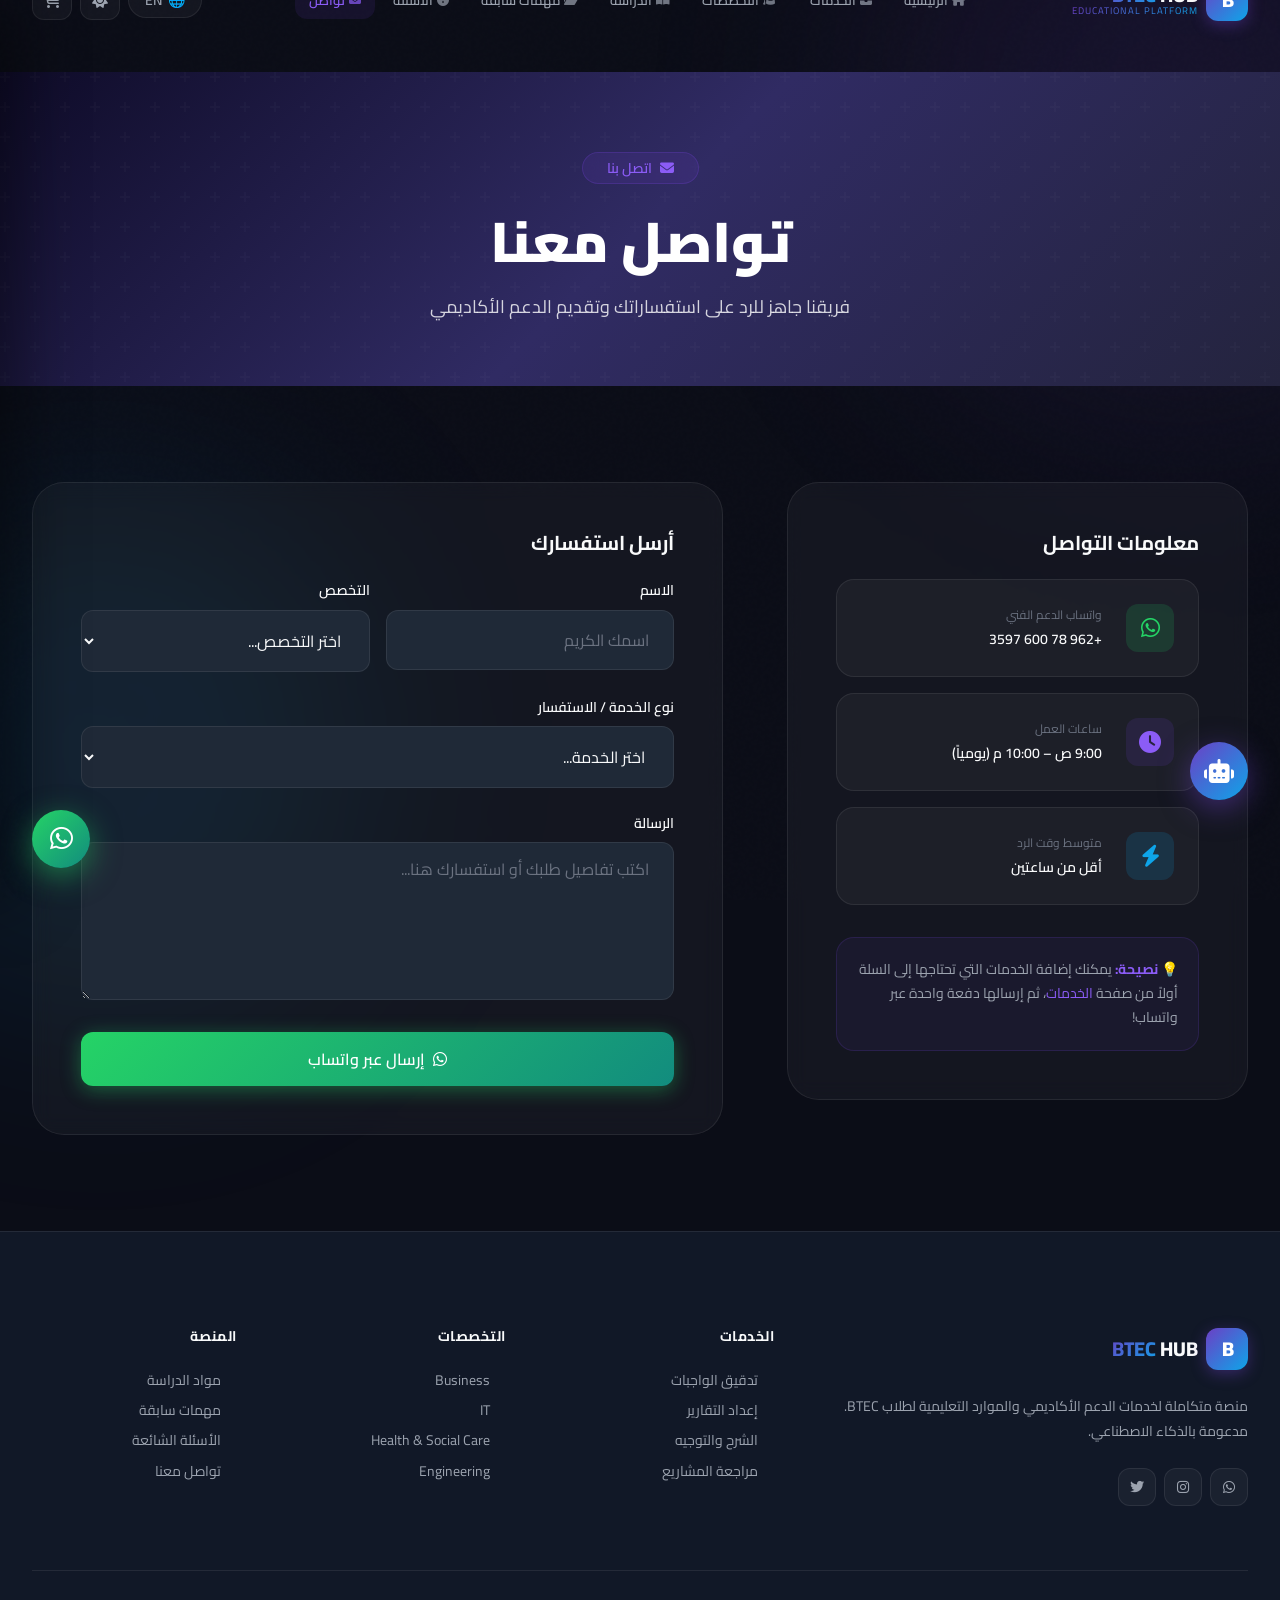
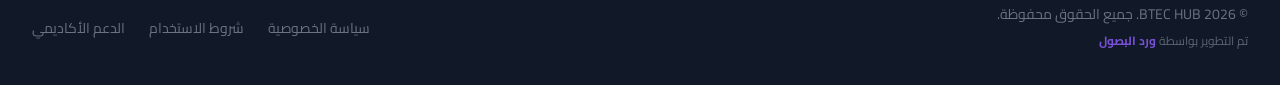
==== commit 663a116b: "Add files via upload" ====
--- a/contact.html
+++ b/contact.html
@@ -26,7 +26,7 @@
       <li><a href="study.html" class="nav-link"><i class="fas fa-book-open"></i> الدراسة</a></li>
       <li><a href="past-assignments.html" class="nav-link"><i class="fas fa-folder-open"></i> مهمات سابقة</a></li>
       <li><a href="faq.html" class="nav-link"><i class="fas fa-question-circle"></i> الأسئلة</a></li>
-      <li><a href="contact.html" class="nav-link active"><i class="fas fa-envelope"></i> تواصل</a></li>
+      <li><a href="contact.html" class="nav-link  active"><i class="fas fa-envelope"></i> تواصل</a></li>
     </ul>
     <div class="navbar-actions">
       <button class="lang-toggle" id="langToggleBtn">&#127760; <span id="langText">EN</span></button>
@@ -44,8 +44,12 @@
     <li><a href="study.html" class="nav-link"><i class="fas fa-book-open"></i> الدراسة</a></li>
     <li><a href="past-assignments.html" class="nav-link"><i class="fas fa-folder-open"></i> مهمات سابقة</a></li>
     <li><a href="faq.html" class="nav-link"><i class="fas fa-question-circle"></i> الأسئلة</a></li>
-    <li><a href="contact.html" class="nav-link active"><i class="fas fa-envelope"></i> تواصل</a></li>
+    <li><a href="contact.html" class="nav-link  active"><i class="fas fa-envelope"></i> تواصل</a></li>
   </ul>
+  <div class="mobile-nav-actions">
+    <button class="lang-toggle" id="mobileLangBtn">&#127760; <span id="mobileLangText">EN</span></button>
+    <button class="theme-toggle" id="mobileThemeBtn"><i id="mobileThemeIcon" class="fas fa-sun"></i></button>
+  </div>
 </div>
 <div class="cart-overlay" id="mobileNavOverlay"></div>
 
@@ -60,34 +64,97 @@
   <section class="section">
     <div class="container">
       <div class="contact-grid">
+
+        <!-- Info Card -->
         <div class="contact-info-card reveal">
-          <h3 class="mb-lg" style="font-size:1.25rem;">معلومات التواصل</h3>
-          <a href="https://wa.me/962786003597" target="_blank" class="contact-method reveal">
-            <div class="contact-method-icon" style="background:rgba(37,211,102,0.15);color:#25D366;"><i class="fab fa-whatsapp"></i></div>
-            <div><span class="contact-method-label">واتساب الدعم الفني</span><span class="contact-method-value">+962 78 600 3597</span></div>
+          <h3 style="font-size:1.25rem;font-weight:700;margin-bottom:1.5rem;">معلومات التواصل</h3>
+
+          <a href="https://wa.me/962786003597" target="_blank" class="contact-method">
+            <div class="contact-method-icon" style="background:rgba(37,211,102,.15);color:#25D366;">
+              <i class="fab fa-whatsapp"></i>
+            </div>
+            <div>
+              <span class="contact-method-label">واتساب الدعم الفني</span>
+              <span class="contact-method-value">+962 78 600 3597</span>
+            </div>
           </a>
-          <div class="contact-method reveal" style="cursor:default;">
-            <div class="contact-method-icon" style="background:rgba(108,63,197,0.15);color:var(--primary-light);"><i class="fas fa-clock"></i></div>
-            <div><span class="contact-method-label">ساعات العمل</span><span class="contact-method-value">9:00 ص - 10:00 م يومياً</span></div>
+
+          <div class="contact-method" style="cursor:default;">
+            <div class="contact-method-icon" style="background:rgba(108,63,197,.15);color:var(--primary-light);">
+              <i class="fas fa-clock"></i>
+            </div>
+            <div>
+              <span class="contact-method-label">ساعات العمل</span>
+              <span class="contact-method-value">9:00 ص – 10:00 م (يومياً)</span>
+            </div>
+          </div>
+
+          <div class="contact-method" style="cursor:default;">
+            <div class="contact-method-icon" style="background:rgba(14,165,233,.15);color:#0EA5E9;">
+              <i class="fas fa-bolt"></i>
+            </div>
+            <div>
+              <span class="contact-method-label">متوسط وقت الرد</span>
+              <span class="contact-method-value">أقل من ساعتين</span>
+            </div>
+          </div>
+
+          <div style="margin-top:2rem;padding:1.25rem;background:rgba(108,63,197,.08);border:1px solid rgba(108,63,197,.2);border-radius:var(--radius-lg);">
+            <p style="font-size:.875rem;color:var(--text-secondary);line-height:1.7;margin:0;">
+              &#128161; <strong style="color:var(--primary-light)">نصيحة:</strong>
+              يمكنك إضافة الخدمات التي تحتاجها إلى السلة أولاً من صفحة
+              <a href="services.html" style="color:var(--primary-light);">الخدمات</a>،
+              ثم إرسالها دفعة واحدة عبر واتساب!
+            </p>
           </div>
         </div>
+
+        <!-- Form Card -->
         <div class="contact-form-card reveal">
-          <h3 class="mb-lg" style="font-size:1.25rem;">أرسل استفسارك</h3>
+          <h3 style="font-size:1.25rem;font-weight:700;margin-bottom:1.5rem;">أرسل استفسارك</h3>
           <form id="contactForm" onsubmit="event.preventDefault();submitContactForm();">
-            <div class="grid-2">
-              <div class="form-group"><label class="form-label">الاسم</label><input type="text" id="formName" class="form-control" placeholder="اسمك الكريم" required></div>
-              <div class="form-group"><label class="form-label">التخصص</label><select id="formSpec" class="form-control" required><option value="" disabled selected>اختر التخصص...</option><option>Business</option><option>IT</option><option>Health &amp; Social Care</option><option>Engineering</option><option>تخصص آخر</option></select></div>
-            </div>
-            <div class="form-group"><label class="form-label">نوع الخدمة</label><select id="formService" class="form-control" required><option value="" disabled selected>اختر الخدمة...</option><option>تدقيق واجبات</option><option>إعداد تقارير</option><option>جلسة شرح</option><option>استفسار عام</option></select></div>
-            <div class="form-group"><label class="form-label">الرسالة</label><textarea id="formMessage" class="form-control" placeholder="اكتب تفاصيل طلبك هنا..." required></textarea></div>
-            <button type="submit" class="btn btn-primary" style="width:100%;justify-content:center;"><i class="fab fa-whatsapp"></i> إرسال عبر واتساب</button>
+            <div class="grid-2" style="gap:1rem;">
+              <div class="form-group">
+                <label class="form-label">الاسم</label>
+                <input type="text" id="cName" class="form-control" placeholder="اسمك الكريم" required>
+              </div>
+              <div class="form-group">
+                <label class="form-label">التخصص</label>
+                <select id="cSpec" class="form-control" required>
+                  <option value="" disabled selected>اختر التخصص...</option>
+                  <option>Business</option>
+                  <option>IT</option>
+                  <option>Health &amp; Social Care</option>
+                  <option>Engineering</option>
+                  <option>تخصص آخر</option>
+                </select>
+              </div>
+            </div>
+            <div class="form-group">
+              <label class="form-label">نوع الخدمة / الاستفسار</label>
+              <select id="cService" class="form-control" required>
+                <option value="" disabled selected>اختر الخدمة...</option>
+                <option>تدقيق واجبات</option>
+                <option>إعداد تقارير</option>
+                <option>جلسة شرح</option>
+                <option>استفسار عام</option>
+              </select>
+            </div>
+            <div class="form-group">
+              <label class="form-label">الرسالة</label>
+              <textarea id="cMsg" class="form-control" rows="5"
+                placeholder="اكتب تفاصيل طلبك أو استفسارك هنا..." required></textarea>
+            </div>
+            <button type="submit" class="btn btn-whatsapp" style="width:100%;justify-content:center;">
+              <i class="fab fa-whatsapp"></i> إرسال عبر واتساب
+            </button>
           </form>
         </div>
+
       </div>
     </div>
   </section>
 </main>
-
 <footer class="footer">
   <div class="container">
     <div class="footer-grid">
@@ -96,10 +163,11 @@
           <div class="logo-icon">B</div>
           <div class="logo-text"><span>BTEC</span> HUB</div>
         </a>
-        <p class="footer-desc">منصة متكاملة لخدمات الدعم الأكاديمي لطلاب BTEC.</p>
+        <p class="footer-desc">منصة متكاملة لخدمات الدعم الأكاديمي والموارد التعليمية لطلاب BTEC. مدعومة بالذكاء الاصطناعي.</p>
         <div class="footer-social">
           <a href="https://wa.me/962786003597" class="social-btn" title="WhatsApp"><i class="fab fa-whatsapp"></i></a>
           <a href="#" class="social-btn" title="Instagram"><i class="fab fa-instagram"></i></a>
+          <a href="#" class="social-btn" title="Twitter"><i class="fab fa-twitter"></i></a>
         </div>
       </div>
       <div class="footer-col">
@@ -108,6 +176,7 @@
           <li><a href="services.html">تدقيق الواجبات</a></li>
           <li><a href="services.html">إعداد التقارير</a></li>
           <li><a href="services.html">الشرح والتوجيه</a></li>
+          <li><a href="services.html">مراجعة المشاريع</a></li>
         </ul>
       </div>
       <div class="footer-col">
@@ -123,6 +192,7 @@
         <h4>المنصة</h4>
         <ul class="footer-links">
           <li><a href="study.html">مواد الدراسة</a></li>
+          <li><a href="past-assignments.html">مهمات سابقة</a></li>
           <li><a href="faq.html">الأسئلة الشائعة</a></li>
           <li><a href="contact.html">تواصل معنا</a></li>
         </ul>
@@ -130,30 +200,39 @@
     </div>
     <div class="footer-bottom">
       <p class="footer-copy">
-        &copy; 2026 BTEC HUB. جميع الحقوق محفوظة.<br>
-        <span style="font-size:0.85em;opacity:0.8;">تم التطوير بواسطة <strong>ورد البصول</strong></span>
+        &copy; 2026 BTEC HUB. جميع الحقوق محفوظة.
+        <br><span style="font-size:0.85em;opacity:0.85;margin-top:4px;display:inline-block;">
+          تم التطوير بواسطة <strong style="color:var(--primary-light);">ورد البصول</strong>
+        </span>
       </p>
+      <div class="footer-bottom-links">
+        <a href="#">سياسة الخصوصية</a>
+        <a href="#">شروط الاستخدام</a>
+        <a href="#">الدعم الأكاديمي</a>
+      </div>
     </div>
   </div>
 </footer>
 
+<!-- Cart Sidebar -->
 <div class="cart-overlay" id="cartOverlay"></div>
 <aside class="cart-sidebar" id="cartSidebar">
   <div class="cart-header">
-    <div class="cart-title"><i class="fas fa-shopping-cart"></i> السلة</div>
+    <div class="cart-title"><i class="fas fa-shopping-cart"></i> <span>السلة</span></div>
     <button class="cart-close" id="cartClose"><i class="fas fa-times"></i></button>
   </div>
   <div class="cart-body" id="cartBody"></div>
   <div class="cart-footer" id="cartFooter" style="display:none;"></div>
 </aside>
 
+<!-- BTEC AI Assistant -->
 <div class="assistant-fab" id="assistantFab">
   <button class="assistant-fab-btn" title="BTEC Assistant"><i class="fas fa-robot"></i></button>
   <div class="assistant-tooltip">BTEC Assistant</div>
 </div>
 <div class="assistant-window" id="assistantWindow">
   <div class="assistant-header">
-    <div class="assistant-avatar">🤖</div>
+    <div class="assistant-avatar">&#129302;</div>
     <div class="assistant-info">
       <div class="assistant-name">BTEC Assistant</div>
       <div class="assistant-status"><span class="status-dot"></span> متاح الآن</div>
@@ -168,11 +247,17 @@
   </div>
 </div>
 
+<!-- WhatsApp FAB -->
 <div class="whatsapp-fab">
   <div class="whatsapp-tooltip">تواصل معنا</div>
-  <a href="https://wa.me/962786003597" target="_blank" class="whatsapp-fab-btn"><i class="fab fa-whatsapp"></i></a>
-</div>
-<button class="scroll-top" id="scrollTopBtn"><i class="fas fa-chevron-up"></i></button>
+  <a href="https://wa.me/962786003597" target="_blank" class="whatsapp-fab-btn" title="WhatsApp">
+    <i class="fab fa-whatsapp"></i>
+  </a>
+</div>
+
+<!-- Scroll to top -->
+<button class="scroll-top" id="scrollTopBtn" title="للأعلى"><i class="fas fa-chevron-up"></i></button>
+
 <script src="main.js"></script>
 <script src="cart.js"></script>
 <script src="assistant.js"></script>
@@ -180,21 +265,24 @@
   document.addEventListener('DOMContentLoaded', () => {
     document.getElementById('langToggleBtn')?.addEventListener('click', () => window.BtecMain?.toggleLanguage());
     document.getElementById('themeToggleBtn')?.addEventListener('click', () => window.BtecMain?.toggleTheme());
+    document.getElementById('mobileLangBtn')?.addEventListener('click', () => window.BtecMain?.toggleLanguage());
+    document.getElementById('mobileThemeBtn')?.addEventListener('click', () => window.BtecMain?.toggleTheme());
   });
 </script>
 
-
 <script>
 function submitContactForm() {
-  const name = document.getElementById('formName').value;
-  const spec = document.getElementById('formSpec').value;
-  const service = document.getElementById('formService').value;
-  const msg = document.getElementById('formMessage').value;
+  const name    = document.getElementById('cName').value;
+  const spec    = document.getElementById('cSpec').value;
+  const service = document.getElementById('cService').value;
+  const msg     = document.getElementById('cMsg').value;
   const text = encodeURIComponent(
-    'مرحباً فريق BTEC HUB،\n\n📌 *استفسار جديد*\n\n👤 *الاسم:* ' + name +
-    '\n🎓 *التخصص:* ' + spec +
-    '\n🛠️ *الخدمة:* ' + service +
-    '\n\n💬 *الرسالة:*\n' + msg
+    'مرحباً فريق BTEC HUB 👋\n\n' +
+    '📌 *استفسار جديد*\n\n' +
+    '👤 *الاسم:* ' + name + '\n' +
+    '🎓 *التخصص:* ' + spec + '\n' +
+    '🛠️ *الخدمة:* ' + service + '\n\n' +
+    '💬 *الرسالة:*\n' + msg
   );
   window.open('https://wa.me/962786003597?text=' + text, '_blank');
 }
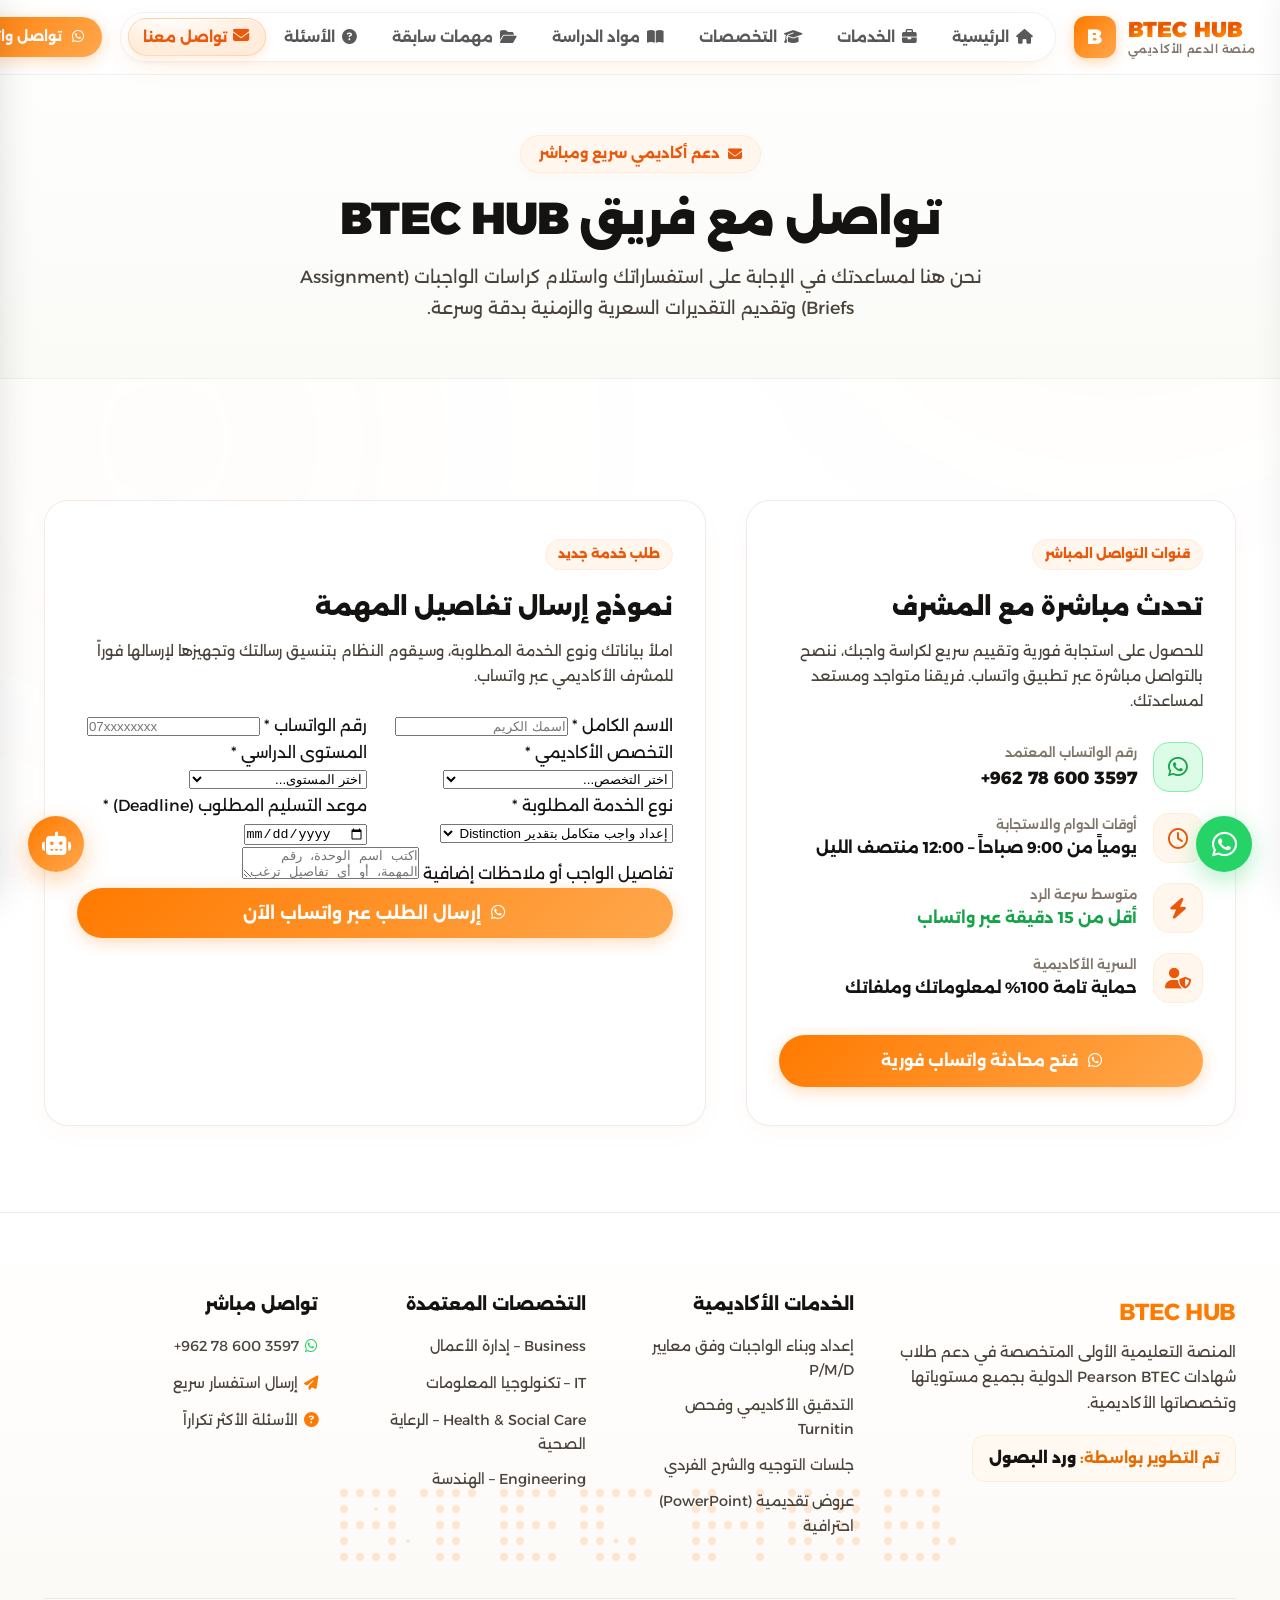
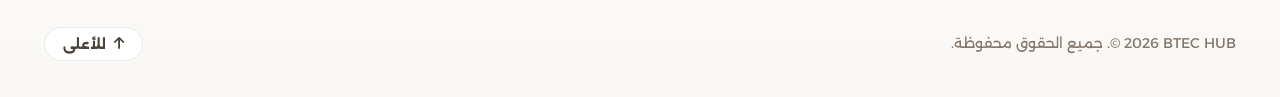
==== commit abd19329: "Add files via upload" ====
--- a/contact.html
+++ b/contact.html
@@ -1,152 +1,279 @@
 <!DOCTYPE html>
-<html lang="ar" dir="rtl" data-theme="dark">
+<html lang="ar" dir="rtl">
 <head>
   <meta charset="UTF-8">
   <meta name="viewport" content="width=device-width, initial-scale=1.0">
   <title>BTEC HUB – تواصل معنا</title>
   <link rel="preconnect" href="https://fonts.googleapis.com">
-  <link href="https://fonts.googleapis.com/css2?family=Cairo:wght@300;400;500;600;700;800;900&family=Inter:wght@300;400;500;600;700;800&display=swap" rel="stylesheet">
+  <link href="https://fonts.googleapis.com/css2?family=Alexandria:wght@300;400;500;600;700;800;900&family=Plus+Jakarta+Sans:wght@400;500;600;700;800&family=JetBrains+Mono:wght@400;500;700&display=swap" rel="stylesheet">
   <link rel="stylesheet" href="https://cdnjs.cloudflare.com/ajax/libs/font-awesome/6.5.0/css/all.min.css">
   <link rel="stylesheet" href="main.css">
   <link rel="stylesheet" href="components.css">
 </head>
 <body>
+
 <div class="bg-orb bg-orb-1"></div>
 <div class="bg-orb bg-orb-2"></div>
-<nav class="navbar navbar-blur" id="navbar">
+
+<!-- ── NAVBAR WITH NIMBUS LIQUID GLASS PILL ── -->
+<nav class="navbar" id="navbar">
   <div class="navbar-inner">
-    <a href="index.html" class="navbar-logo">
+    <a href="index.html" class="navbar-logo" dir="ltr">
       <div class="logo-icon">B</div>
-      <div class="logo-text"><span>BTEC</span> HUB<span class="logo-sub">Educational Platform</span></div>
+      <div class="logo-text" dir="ltr">
+        <span class="wave-brand" id="waveBrand" dir="ltr">
+          <span class="wave-char" style="--i:1">B</span>
+          <span class="wave-char" style="--i:2">T</span>
+          <span class="wave-char" style="--i:3">E</span>
+          <span class="wave-char" style="--i:4">C</span>
+          <span class="wave-space">&nbsp;</span>
+          <span class="wave-char" style="--i:5">H</span>
+          <span class="wave-char" style="--i:6">U</span>
+          <span class="wave-char" style="--i:7">B</span>
+        </span>
+        <span class="logo-sub">منصة الدعم الأكاديمي</span>
+      </div>
     </a>
-    <ul class="navbar-nav">
-      <li><a href="index.html" class="nav-link"><i class="fas fa-home"></i> الرئيسية</a></li>
-      <li><a href="services.html" class="nav-link"><i class="fas fa-briefcase"></i> الخدمات</a></li>
-      <li><a href="specializations.html" class="nav-link"><i class="fas fa-graduation-cap"></i> التخصصات</a></li>
-      <li><a href="study.html" class="nav-link"><i class="fas fa-book-open"></i> الدراسة</a></li>
-      <li><a href="past-assignments.html" class="nav-link"><i class="fas fa-folder-open"></i> مهمات سابقة</a></li>
-      <li><a href="faq.html" class="nav-link"><i class="fas fa-question-circle"></i> الأسئلة</a></li>
-      <li><a href="contact.html" class="nav-link  active"><i class="fas fa-envelope"></i> تواصل</a></li>
-    </ul>
+
+    <!-- Nimbus Liquid Glass Floating Pill -->
+    <div class="nimbus-wrapper">
+      <div class="nimbus-nav" id="nimbusNav" data-tone="light">
+        <div class="nimbus-glass"></div>
+        <div class="nimbus-drop" id="nimbusDrop"></div>
+        <a href="index.html" class="nimbus-item " data-fx="glow">
+          <span class="nv-ico" data-fx="glow"><i class="fas fa-home"></i></span>
+          <span class="nimbus-label">الرئيسية</span>
+        </a>
+        <a href="services.html" class="nimbus-item " data-fx="spin">
+          <span class="nv-ico" data-fx="spin"><i class="fas fa-briefcase"></i></span>
+          <span class="nimbus-label">الخدمات</span>
+        </a>
+        <a href="specializations.html" class="nimbus-item " data-fx="plane">
+          <span class="nv-ico" data-fx="plane"><i class="fas fa-graduation-cap"></i></span>
+          <span class="nimbus-label">التخصصات</span>
+        </a>
+        <a href="study.html" class="nimbus-item " data-fx="drop">
+          <span class="nv-ico" data-fx="drop"><i class="fas fa-book-open"></i></span>
+          <span class="nimbus-label">مواد الدراسة</span>
+        </a>
+        <a href="past-assignments.html" class="nimbus-item " data-fx="pop">
+          <span class="nv-ico" data-fx="pop"><i class="fas fa-folder-open"></i></span>
+          <span class="nimbus-label">مهمات سابقة</span>
+        </a>
+        <a href="faq.html" class="nimbus-item " data-fx="wave">
+          <span class="nv-ico" data-fx="wave"><i class="fas fa-question-circle"></i></span>
+          <span class="nimbus-label">الأسئلة</span>
+        </a>
+        <a href="contact.html" class="nimbus-item active" data-fx="pop">
+          <span class="nv-ico" data-fx="pop"><i class="fas fa-envelope"></i></span>
+          <span class="nimbus-label">تواصل معنا</span>
+        </a>
+      </div>
+    </div>
+
     <div class="navbar-actions">
-      <button class="lang-toggle" id="langToggleBtn">&#127760; <span id="langText">EN</span></button>
-      <button class="theme-toggle" id="themeToggleBtn"><i id="themeIcon" class="fas fa-sun"></i></button>
-      <button class="cart-nav-btn" id="cartNavBtn"><i class="fas fa-shopping-cart"></i><span class="cart-badge" style="display:none">0</span></button>
-      <button class="menu-toggle" id="menuToggle"><i class="fas fa-bars"></i></button>
+      <a href="https://wa.me/962786003597" target="_blank" class="btn btn-sm btn-primary">
+        <i class="fab fa-whatsapp"></i> تواصل واتساب
+      </a>
+      <button class="cart-nav-btn" id="cartNavBtn" title="السلة">
+        <i class="fas fa-shopping-cart"></i>
+        <span class="cart-badge" style="display:none">0</span>
+      </button>
+      <button class="menu-toggle" id="menuToggle" aria-label="القائمة"><i class="fas fa-bars"></i></button>
     </div>
   </div>
 </nav>
+
+<!-- ── MOBILE NAV DRAWER ── -->
 <div class="mobile-nav" id="mobileNav">
+  <div class="mobile-nav-header" dir="ltr">
+    <div class="logo-text" dir="ltr">
+      <span class="wave-brand" dir="ltr">
+        <span class="wave-char" style="--i:1">B</span>
+        <span class="wave-char" style="--i:2">T</span>
+        <span class="wave-char" style="--i:3">E</span>
+        <span class="wave-char" style="--i:4">C</span>
+        <span class="wave-space">&nbsp;</span>
+        <span class="wave-char" style="--i:5">H</span>
+        <span class="wave-char" style="--i:6">U</span>
+        <span class="wave-char" style="--i:7">B</span>
+      </span>
+    </div>
+    <button class="cart-close" id="mobileNavClose"><i class="fas fa-times"></i></button>
+  </div>
   <ul class="mobile-nav-links">
-    <li><a href="index.html" class="nav-link"><i class="fas fa-home"></i> الرئيسية</a></li>
-    <li><a href="services.html" class="nav-link"><i class="fas fa-briefcase"></i> الخدمات</a></li>
-    <li><a href="specializations.html" class="nav-link"><i class="fas fa-graduation-cap"></i> التخصصات</a></li>
-    <li><a href="study.html" class="nav-link"><i class="fas fa-book-open"></i> الدراسة</a></li>
-    <li><a href="past-assignments.html" class="nav-link"><i class="fas fa-folder-open"></i> مهمات سابقة</a></li>
-    <li><a href="faq.html" class="nav-link"><i class="fas fa-question-circle"></i> الأسئلة</a></li>
-    <li><a href="contact.html" class="nav-link  active"><i class="fas fa-envelope"></i> تواصل</a></li>
+    <li><a href="index.html" class="nav-link "><i class="fas fa-home"></i> الرئيسية</a></li>
+    <li><a href="services.html" class="nav-link "><i class="fas fa-briefcase"></i> الخدمات</a></li>
+    <li><a href="specializations.html" class="nav-link "><i class="fas fa-graduation-cap"></i> التخصصات</a></li>
+    <li><a href="study.html" class="nav-link "><i class="fas fa-book-open"></i> مواد الدراسة</a></li>
+    <li><a href="past-assignments.html" class="nav-link "><i class="fas fa-folder-open"></i> مهمات سابقة</a></li>
+    <li><a href="faq.html" class="nav-link "><i class="fas fa-question-circle"></i> الأسئلة</a></li>
+    <li><a href="contact.html" class="nav-link active"><i class="fas fa-envelope"></i> تواصل معنا</a></li>
   </ul>
-  <div class="mobile-nav-actions">
-    <button class="lang-toggle" id="mobileLangBtn">&#127760; <span id="mobileLangText">EN</span></button>
-    <button class="theme-toggle" id="mobileThemeBtn"><i id="mobileThemeIcon" class="fas fa-sun"></i></button>
+  <div style="padding: 20px;">
+    <a href="https://wa.me/962786003597" target="_blank" class="btn btn-primary" style="width:100%; justify-content:center;">
+      <i class="fab fa-whatsapp"></i> تواصل عبر واتساب
+    </a>
   </div>
 </div>
 <div class="cart-overlay" id="mobileNavOverlay"></div>
 
+
 <main>
-  <div class="page-hero">
-    <div class="container page-hero-content">
-      <div class="section-badge mb-lg"><i class="fas fa-envelope"></i> اتصل بنا</div>
-      <h1>تواصل معنا</h1>
-      <p>فريقنا جاهز للرد على استفساراتك وتقديم الدعم الأكاديمي</p>
-    </div>
-  </div>
+  <!-- ── PAGE HERO ── -->
+  <section class="page-hero">
+    <div class="container">
+      <div class="section-badge"><i class="fas fa-envelope"></i> دعم أكاديمي سريع ومباشر</div>
+      <h1 class="page-hero-title">تواصل مع فريق BTEC HUB</h1>
+      <p class="page-hero-desc">
+        نحن هنا لمساعدتك في الإجابة على استفساراتك واستلام كراسات الواجبات (Assignment Briefs) وتقديم التقديرات السعرية والزمنية بدقة وسرعة.
+      </p>
+    </div>
+  </section>
+
+  <!-- ── CONTACT SECTION ── -->
   <section class="section">
     <div class="container">
       <div class="contact-grid">
 
-        <!-- Info Card -->
-        <div class="contact-info-card reveal">
-          <h3 style="font-size:1.25rem;font-weight:700;margin-bottom:1.5rem;">معلومات التواصل</h3>
-
-          <a href="https://wa.me/962786003597" target="_blank" class="contact-method">
-            <div class="contact-method-icon" style="background:rgba(37,211,102,.15);color:#25D366;">
-              <i class="fab fa-whatsapp"></i>
-            </div>
-            <div>
-              <span class="contact-method-label">واتساب الدعم الفني</span>
-              <span class="contact-method-value">+962 78 600 3597</span>
-            </div>
+        <!-- Column 1: Direct Contact Info -->
+        <div class="contact-card">
+          <span class="service-badge">قنوات التواصل المباشر</span>
+          <h2 style="font-size:1.45rem; font-weight:900; margin:10px 0 16px;">تحدث مباشرة مع المشرف</h2>
+          <p style="font-size:0.92rem; color:var(--text-secondary); line-height:1.7; margin-bottom:28px;">
+            للحصول على استجابة فورية وتقييم سريع لكراسة واجبك، ننصح بالتواصل مباشرة عبر تطبيق واتساب. فريقنا متواجد ومستعد لمساعدتك.
+          </p>
+
+          <div style="display:flex; flex-direction:column; gap:20px; margin-bottom:32px;">
+            <div style="display:flex; align-items:center; gap:16px;">
+              <div class="spec-icon" style="width:50px; height:50px; font-size:1.4rem; background:#DCFCE7; color:#16A34A; border-color:#86EFAC;">
+                <i class="fab fa-whatsapp"></i>
+              </div>
+              <div>
+                <span style="font-size:0.8rem; color:var(--text-muted); display:block; font-weight:600;">رقم الواتساب المعتمد</span>
+                <a href="https://wa.me/962786003597" target="_blank" style="font-size:1.1rem; font-weight:800; color:var(--text-primary); direction:ltr; display:inline-block;">
+                  +962 78 600 3597
+                </a>
+              </div>
+            </div>
+
+            <div style="display:flex; align-items:center; gap:16px;">
+              <div class="spec-icon" style="width:50px; height:50px; font-size:1.3rem;">
+                <i class="far fa-clock"></i>
+              </div>
+              <div>
+                <span style="font-size:0.8rem; color:var(--text-muted); display:block; font-weight:600;">أوقات الدوام والاستجابة</span>
+                <span style="font-size:0.98rem; font-weight:700; color:var(--text-primary);">
+                  يومياً من 9:00 صباحاً – 12:00 منتصف الليل
+                </span>
+              </div>
+            </div>
+
+            <div style="display:flex; align-items:center; gap:16px;">
+              <div class="spec-icon" style="width:50px; height:50px; font-size:1.3rem;">
+                <i class="fas fa-bolt"></i>
+              </div>
+              <div>
+                <span style="font-size:0.8rem; color:var(--text-muted); display:block; font-weight:600;">متوسط سرعة الرد</span>
+                <span style="font-size:0.98rem; font-weight:700; color:#16A34A;">
+                  أقل من 15 دقيقة عبر واتساب
+                </span>
+              </div>
+            </div>
+
+            <div style="display:flex; align-items:center; gap:16px;">
+              <div class="spec-icon" style="width:50px; height:50px; font-size:1.3rem;">
+                <i class="fas fa-user-shield"></i>
+              </div>
+              <div>
+                <span style="font-size:0.8rem; color:var(--text-muted); display:block; font-weight:600;">السرية الأكاديمية</span>
+                <span style="font-size:0.98rem; font-weight:700; color:var(--text-primary);">
+                  حماية تامة 100% لمعلوماتك وملفاتك
+                </span>
+              </div>
+            </div>
+          </div>
+
+          <a href="https://wa.me/962786003597" target="_blank" class="btn btn-primary" style="width:100%; justify-content:center;">
+            <i class="fab fa-whatsapp"></i> فتح محادثة واتساب فورية
           </a>
-
-          <div class="contact-method" style="cursor:default;">
-            <div class="contact-method-icon" style="background:rgba(108,63,197,.15);color:var(--primary-light);">
-              <i class="fas fa-clock"></i>
-            </div>
-            <div>
-              <span class="contact-method-label">ساعات العمل</span>
-              <span class="contact-method-value">9:00 ص – 10:00 م (يومياً)</span>
-            </div>
-          </div>
-
-          <div class="contact-method" style="cursor:default;">
-            <div class="contact-method-icon" style="background:rgba(14,165,233,.15);color:#0EA5E9;">
-              <i class="fas fa-bolt"></i>
-            </div>
-            <div>
-              <span class="contact-method-label">متوسط وقت الرد</span>
-              <span class="contact-method-value">أقل من ساعتين</span>
-            </div>
-          </div>
-
-          <div style="margin-top:2rem;padding:1.25rem;background:rgba(108,63,197,.08);border:1px solid rgba(108,63,197,.2);border-radius:var(--radius-lg);">
-            <p style="font-size:.875rem;color:var(--text-secondary);line-height:1.7;margin:0;">
-              &#128161; <strong style="color:var(--primary-light)">نصيحة:</strong>
-              يمكنك إضافة الخدمات التي تحتاجها إلى السلة أولاً من صفحة
-              <a href="services.html" style="color:var(--primary-light);">الخدمات</a>،
-              ثم إرسالها دفعة واحدة عبر واتساب!
-            </p>
-          </div>
         </div>
 
-        <!-- Form Card -->
-        <div class="contact-form-card reveal">
-          <h3 style="font-size:1.25rem;font-weight:700;margin-bottom:1.5rem;">أرسل استفسارك</h3>
-          <form id="contactForm" onsubmit="event.preventDefault();submitContactForm();">
-            <div class="grid-2" style="gap:1rem;">
-              <div class="form-group">
-                <label class="form-label">الاسم</label>
-                <input type="text" id="cName" class="form-control" placeholder="اسمك الكريم" required>
-              </div>
-              <div class="form-group">
-                <label class="form-label">التخصص</label>
-                <select id="cSpec" class="form-control" required>
-                  <option value="" disabled selected>اختر التخصص...</option>
-                  <option>Business</option>
-                  <option>IT</option>
-                  <option>Health &amp; Social Care</option>
-                  <option>Engineering</option>
-                  <option>تخصص آخر</option>
+        <!-- Column 2: Smart WhatsApp Form -->
+        <div class="contact-card">
+          <span class="service-badge">طلب خدمة جديد</span>
+          <h2 style="font-size:1.45rem; font-weight:900; margin:10px 0 16px;">نموذج إرسال تفاصيل المهمة</h2>
+          <p style="font-size:0.92rem; color:var(--text-secondary); line-height:1.7; margin-bottom:24px;">
+            املأ بياناتك ونوع الخدمة المطلوبة، وسيقوم النظام بتنسيق رسالتك وتجهيزها لإرسالها فوراً للمشرف الأكاديمي عبر واتساب.
+          </p>
+
+          <form id="contactForm">
+            <div style="display:grid; grid-template-columns:1fr 1fr; gap:16px;">
+              <div class="contact-form-group">
+                <label class="contact-form-label" for="studentName">الاسم الكامل *</label>
+                <input type="text" id="studentName" class="contact-input" placeholder="اسمك الكريم" required>
+              </div>
+
+              <div class="contact-form-group">
+                <label class="contact-form-label" for="studentPhone">رقم الواتساب *</label>
+                <input type="tel" id="studentPhone" class="contact-input" placeholder="07xxxxxxxx" required>
+              </div>
+            </div>
+
+            <div style="display:grid; grid-template-columns:1fr 1fr; gap:16px;">
+              <div class="contact-form-group">
+                <label class="contact-form-label" for="specialization">التخصص الأكاديمي *</label>
+                <select id="specialization" class="contact-select" required>
+                  <option value="">اختر التخصص...</option>
+                  <option value="إدارة الأعمال Business">إدارة الأعمال Business</option>
+                  <option value="تكنولوجيا المعلومات IT">تكنولوجيا المعلومات IT</option>
+                  <option value="الرعاية الصحية Health & Social Care">الرعاية الصحية Health & Social Care</option>
+                  <option value="الهندسة Engineering">الهندسة Engineering</option>
+                  <option value="تخصص آخر">تخصص آخر</option>
                 </select>
               </div>
-            </div>
-            <div class="form-group">
-              <label class="form-label">نوع الخدمة / الاستفسار</label>
-              <select id="cService" class="form-control" required>
-                <option value="" disabled selected>اختر الخدمة...</option>
-                <option>تدقيق واجبات</option>
-                <option>إعداد تقارير</option>
-                <option>جلسة شرح</option>
-                <option>استفسار عام</option>
-              </select>
-            </div>
-            <div class="form-group">
-              <label class="form-label">الرسالة</label>
-              <textarea id="cMsg" class="form-control" rows="5"
-                placeholder="اكتب تفاصيل طلبك أو استفسارك هنا..." required></textarea>
-            </div>
-            <button type="submit" class="btn btn-whatsapp" style="width:100%;justify-content:center;">
-              <i class="fab fa-whatsapp"></i> إرسال عبر واتساب
+
+              <div class="contact-form-group">
+                <label class="contact-form-label" for="academicLevel">المستوى الدراسي *</label>
+                <select id="academicLevel" class="contact-select" required>
+                  <option value="">اختر المستوى...</option>
+                  <option value="Level 3 Foundation">Level 3 Foundation</option>
+                  <option value="Level 3 Extended Diploma">Level 3 Extended Diploma</option>
+                  <option value="Level 4 HNC">Level 4 HNC</option>
+                  <option value="Level 5 HND">Level 5 HND</option>
+                  <option value="مستوى آخر">مستوى آخر</option>
+                </select>
+              </div>
+            </div>
+
+            <div style="display:grid; grid-template-columns:1fr 1fr; gap:16px;">
+              <div class="contact-form-group">
+                <label class="contact-form-label" for="serviceType">نوع الخدمة المطلوبة *</label>
+                <select id="serviceType" class="contact-select" required>
+                  <option value="إعداد واجب متكامل بتقدير Distinction">إعداد واجب متكامل بتقدير Distinction</option>
+                  <option value="فحص Turnitin وتدقيق لغوي">فحص Turnitin وتدقيق لغوي</option>
+                  <option value="جلسة شرح وتوجيه فردي 1-on-1">جلسة شرح وتوجيه فردي 1-on-1</option>
+                  <option value="تصميم عرض تقديمي PowerPoint">تصميم عرض تقديمي PowerPoint</option>
+                  <option value="مشروع تخرج HND Capstone">مشروع تخرج HND Capstone</option>
+                  <option value="حل واجب برمجة أو قواعد بيانات">حل واجب برمجة أو قواعد بيانات</option>
+                  <option value="تعديل ملاحظات المعلم Resubmission">تعديل ملاحظات المعلم Resubmission</option>
+                  <option value="استشارة أكاديمية عامة">استشارة أكاديمية عامة</option>
+                </select>
+              </div>
+
+              <div class="contact-form-group">
+                <label class="contact-form-label" for="deadlineDate">موعد التسليم المطلوب (Deadline) *</label>
+                <input type="date" id="deadlineDate" class="contact-input" required>
+              </div>
+            </div>
+
+            <div class="contact-form-group">
+              <label class="contact-form-label" for="assignmentNotes">تفاصيل الواجب أو ملاحظات إضافية</label>
+              <textarea id="assignmentNotes" class="contact-textarea" placeholder="اكتب اسم الوحدة، رقم المهمة، أو أي تفاصيل ترغب في توضيحها للمشرف..."></textarea>
+            </div>
+
+            <button type="submit" class="btn btn-lg btn-primary" style="width:100%; justify-content:center;">
+              <i class="fab fa-whatsapp"></i> إرسال الطلب عبر واتساب الآن
             </button>
           </form>
         </div>
@@ -155,138 +282,227 @@
     </div>
   </section>
 </main>
-<footer class="footer">
-  <div class="container">
-    <div class="footer-grid">
-      <div class="footer-brand">
-        <a href="index.html" class="footer-logo">
-          <div class="logo-icon">B</div>
-          <div class="logo-text"><span>BTEC</span> HUB</div>
-        </a>
-        <p class="footer-desc">منصة متكاملة لخدمات الدعم الأكاديمي والموارد التعليمية لطلاب BTEC. مدعومة بالذكاء الاصطناعي.</p>
-        <div class="footer-social">
-          <a href="https://wa.me/962786003597" class="social-btn" title="WhatsApp"><i class="fab fa-whatsapp"></i></a>
-          <a href="#" class="social-btn" title="Instagram"><i class="fab fa-instagram"></i></a>
-          <a href="#" class="social-btn" title="Twitter"><i class="fab fa-twitter"></i></a>
+
+<!-- ── HALFTONE WORDMARK FOOTER (CRISP WHITE & LIGHT ORANGE) ── -->
+<footer class="hwf-container">
+  <canvas id="halftoneCanvas" class="hwf-canvas"></canvas>
+  <div class="hwf-content">
+    <div class="hwf-top">
+      <div class="hwf-brand" dir="rtl">
+        <strong style="font-size:1.45rem;color:var(--primary);letter-spacing:-0.02em;" dir="ltr">BTEC HUB</strong>
+        <span style="display:block;margin-top:8px;line-height:1.75;color:var(--text-secondary);font-size:0.92rem;">
+          المنصة التعليمية الأولى المتخصصة في دعم طلاب شهادات Pearson BTEC الدولية بجميع مستوياتها وتخصصاتها الأكاديمية.
+        </span>
+        <div style="margin-top:18px;padding:10px 16px;background:var(--orange-50);border:1px solid #FFEDD5;border-radius:12px;display:inline-block;font-weight:700;color:var(--primary-dark);font-size:0.92rem;">
+          تم التطوير بواسطة: <span style="color:#151311;font-weight:900;">ورد البصول</span>
         </div>
       </div>
-      <div class="footer-col">
-        <h4>الخدمات</h4>
-        <ul class="footer-links">
-          <li><a href="services.html">تدقيق الواجبات</a></li>
-          <li><a href="services.html">إعداد التقارير</a></li>
-          <li><a href="services.html">الشرح والتوجيه</a></li>
-          <li><a href="services.html">مراجعة المشاريع</a></li>
+      <div class="hwf-col">
+        <h4>الخدمات الأكاديمية</h4>
+        <ul>
+          <li><a href="services.html">إعداد وبناء الواجبات وفق معايير P/M/D</a></li>
+          <li><a href="services.html">التدقيق الأكاديمي وفحص Turnitin</a></li>
+          <li><a href="services.html">جلسات التوجيه والشرح الفردي</a></li>
+          <li><a href="services.html">عروض تقديمية (PowerPoint) احترافية</a></li>
         </ul>
       </div>
-      <div class="footer-col">
-        <h4>التخصصات</h4>
-        <ul class="footer-links">
-          <li><a href="specializations.html#business">Business</a></li>
-          <li><a href="specializations.html#it">IT</a></li>
-          <li><a href="specializations.html#health">Health &amp; Social Care</a></li>
-          <li><a href="specializations.html#engineering">Engineering</a></li>
+      <div class="hwf-col">
+        <h4>التخصصات المعتمدة</h4>
+        <ul>
+          <li><a href="specializations.html#business">Business – إدارة الأعمال</a></li>
+          <li><a href="specializations.html#it">IT – تكنولوجيا المعلومات</a></li>
+          <li><a href="specializations.html#health">Health & Social Care – الرعاية الصحية</a></li>
+          <li><a href="specializations.html#engineering">Engineering – الهندسة</a></li>
         </ul>
       </div>
-      <div class="footer-col">
-        <h4>المنصة</h4>
-        <ul class="footer-links">
-          <li><a href="study.html">مواد الدراسة</a></li>
-          <li><a href="past-assignments.html">مهمات سابقة</a></li>
-          <li><a href="faq.html">الأسئلة الشائعة</a></li>
-          <li><a href="contact.html">تواصل معنا</a></li>
+      <div class="hwf-col">
+        <h4>تواصل مباشر</h4>
+        <ul>
+          <li><a href="https://wa.me/962786003597" target="_blank"><i class="fab fa-whatsapp" style="color:#25D366;margin-left:6px;"></i> <span dir="ltr">+962 78 600 3597</span></a></li>
+          <li><a href="contact.html"><i class="fas fa-paper-plane" style="color:var(--primary);margin-left:6px;"></i> إرسال استفسار سريع</a></li>
+          <li><a href="faq.html"><i class="fas fa-question-circle" style="color:var(--primary);margin-left:6px;"></i> الأسئلة الأكثر تكراراً</a></li>
         </ul>
       </div>
     </div>
-    <div class="footer-bottom">
-      <p class="footer-copy">
-        &copy; 2026 BTEC HUB. جميع الحقوق محفوظة.
-        <br><span style="font-size:0.85em;opacity:0.85;margin-top:4px;display:inline-block;">
-          تم التطوير بواسطة <strong style="color:var(--primary-light);">ورد البصول</strong>
-        </span>
-      </p>
-      <div class="footer-bottom-links">
-        <a href="#">سياسة الخصوصية</a>
-        <a href="#">شروط الاستخدام</a>
-        <a href="#">الدعم الأكاديمي</a>
-      </div>
+    <div class="hwf-bottom">
+      <div><span dir="ltr">© 2026 BTEC HUB</span>. جميع الحقوق محفوظة.</div>
+      <button class="hwf-up-btn" onclick="window.scrollTo({top:0,behavior:'smooth'})">
+        <i class="fas fa-arrow-up"></i> للأعلى
+      </button>
     </div>
   </div>
 </footer>
 
-<!-- Cart Sidebar -->
+<!-- ── CART SIDEBAR ── -->
 <div class="cart-overlay" id="cartOverlay"></div>
 <aside class="cart-sidebar" id="cartSidebar">
   <div class="cart-header">
-    <div class="cart-title"><i class="fas fa-shopping-cart"></i> <span>السلة</span></div>
+    <div class="cart-title"><i class="fas fa-shopping-cart" style="color:var(--primary)"></i> <span>سلة الخدمات</span></div>
     <button class="cart-close" id="cartClose"><i class="fas fa-times"></i></button>
   </div>
   <div class="cart-body" id="cartBody"></div>
   <div class="cart-footer" id="cartFooter" style="display:none;"></div>
 </aside>
 
-<!-- BTEC AI Assistant -->
+<!-- ── BTEC AI ASSISTANT ── -->
 <div class="assistant-fab" id="assistantFab">
   <button class="assistant-fab-btn" title="BTEC Assistant"><i class="fas fa-robot"></i></button>
-  <div class="assistant-tooltip">BTEC Assistant</div>
+  <div class="assistant-tooltip">مساعد BTEC الذكي</div>
 </div>
 <div class="assistant-window" id="assistantWindow">
   <div class="assistant-header">
-    <div class="assistant-avatar">&#129302;</div>
+    <div class="assistant-avatar">🤖</div>
     <div class="assistant-info">
       <div class="assistant-name">BTEC Assistant</div>
-      <div class="assistant-status"><span class="status-dot"></span> متاح الآن</div>
+      <div class="assistant-status"><span class="status-dot"></span> متاح الآن لمساعدتك</div>
     </div>
     <button class="assistant-minimize" id="assistantMinimize"><i class="fas fa-minus"></i></button>
   </div>
   <div class="assistant-messages" id="assistantMessages"></div>
   <div class="quick-replies" id="quickReplies"></div>
   <div class="assistant-input-area">
-    <input type="text" class="assistant-input" id="assistantInput" placeholder="اكتب سؤالك هنا...">
+    <input type="text" class="assistant-input" id="assistantInput" placeholder="اكتب سؤالك عن BTEC هنا...">
     <button class="assistant-send" id="assistantSend"><i class="fas fa-paper-plane"></i></button>
   </div>
 </div>
 
-<!-- WhatsApp FAB -->
+<!-- ── WHATSAPP FAB ── -->
 <div class="whatsapp-fab">
-  <div class="whatsapp-tooltip">تواصل معنا</div>
-  <a href="https://wa.me/962786003597" target="_blank" class="whatsapp-fab-btn" title="WhatsApp">
+  <a href="https://wa.me/962786003597" target="_blank" class="whatsapp-fab-btn" title="تواصل عبر واتساب">
     <i class="fab fa-whatsapp"></i>
   </a>
 </div>
 
-<!-- Scroll to top -->
-<button class="scroll-top" id="scrollTopBtn" title="للأعلى"><i class="fas fa-chevron-up"></i></button>
-
+<!-- ── SCRIPTS ── -->
 <script src="main.js"></script>
 <script src="cart.js"></script>
 <script src="assistant.js"></script>
+
 <script>
-  document.addEventListener('DOMContentLoaded', () => {
-    document.getElementById('langToggleBtn')?.addEventListener('click', () => window.BtecMain?.toggleLanguage());
-    document.getElementById('themeToggleBtn')?.addEventListener('click', () => window.BtecMain?.toggleTheme());
-    document.getElementById('mobileLangBtn')?.addEventListener('click', () => window.BtecMain?.toggleLanguage());
-    document.getElementById('mobileThemeBtn')?.addEventListener('click', () => window.BtecMain?.toggleTheme());
+// Interactive Halftone Canvas (Crisp White & Light Orange)
+(function() {
+  const canvas = document.getElementById('halftoneCanvas');
+  if (!canvas) return;
+  const ctx = canvas.getContext('2d');
+  let w, h, dots = [], mx = -1000, my = -1000;
+
+  function init() {
+    const rect = canvas.parentElement.getBoundingClientRect();
+    w = canvas.width = rect.width;
+    h = canvas.height = rect.height;
+    dots = [];
+    const gap = 16;
+    const cols = Math.floor(w / gap);
+    const rows = Math.floor(h / gap);
+
+    const m = document.createElement('canvas');
+    m.width = w; m.height = h;
+    const mctx = m.getContext('2d');
+    mctx.font = '900 ' + Math.min(w * 0.16, 120) + 'px Alexandria, sans-serif';
+    mctx.direction = 'ltr';
+    mctx.fillStyle = '#000';
+    mctx.textAlign = 'center';
+    mctx.textBaseline = 'middle';
+    mctx.fillText('BTEC HUB', w / 2, h * 0.65);
+    const data = mctx.getImageData(0, 0, w, h).data;
+
+    for (let r = 0; r < rows; r++) {
+      for (let c = 0; c < cols; c++) {
+        const x = c * gap + gap/2;
+        const y = r * gap + gap/2;
+        const alpha = data[(Math.floor(y) * w + Math.floor(x)) * 4 + 3];
+        if (alpha > 35) {
+          dots.push({
+            hx: x, hy: y, x: x, y: y,
+            vx: 0, vy: 0,
+            r: (alpha / 255) * 4.2
+          });
+        }
+      }
+    }
+  }
+
+  function loop() {
+    ctx.clearRect(0, 0, w, h);
+    for (let i = 0; i < dots.length; i++) {
+      const d = dots[i];
+      const dx = d.x - mx;
+      const dy = d.y - my;
+      const dist = Math.hypot(dx, dy);
+      if (dist < 85) {
+        const force = (1 - dist / 85) * 7;
+        d.vx += (dx / dist) * force;
+        d.vy += (dy / dist) * force;
+      }
+      d.vx = (d.vx + (d.hx - d.x) * 0.08) * 0.82;
+      d.vy = (d.vy + (d.hy - d.y) * 0.08) * 0.82;
+      d.x += d.vx;
+      d.y += d.vy;
+
+      const warm = Math.min(1, Math.hypot(d.x - d.hx, d.y - d.hy) / 16);
+      ctx.fillStyle = warm > 0.05 ? '#FFA040' : 'rgba(255, 122, 0, 0.18)';
+      ctx.beginPath();
+      ctx.arc(d.x, d.y, d.r, 0, Math.PI * 2);
+      ctx.fill();
+    }
+    requestAnimationFrame(loop);
+  }
+
+  canvas.parentElement.addEventListener('mousemove', (e) => {
+    const r = canvas.getBoundingClientRect();
+    mx = e.clientX - r.left;
+    my = e.clientY - r.top;
   });
+
+  canvas.parentElement.addEventListener('mouseleave', () => {
+    mx = -1000; my = -1000;
+  });
+
+  window.addEventListener('resize', init);
+  init();
+  loop();
+})();
 </script>
 
+
 <script>
-function submitContactForm() {
-  const name    = document.getElementById('cName').value;
-  const spec    = document.getElementById('cSpec').value;
-  const service = document.getElementById('cService').value;
-  const msg     = document.getElementById('cMsg').value;
-  const text = encodeURIComponent(
-    'مرحباً فريق BTEC HUB 👋\n\n' +
-    '📌 *استفسار جديد*\n\n' +
-    '👤 *الاسم:* ' + name + '\n' +
-    '🎓 *التخصص:* ' + spec + '\n' +
-    '🛠️ *الخدمة:* ' + service + '\n\n' +
-    '💬 *الرسالة:*\n' + msg
-  );
-  window.open('https://wa.me/962786003597?text=' + text, '_blank');
-}
+// Smart WhatsApp Form submit handler
+document.addEventListener('DOMContentLoaded', () => {
+  const form = document.getElementById('contactForm');
+  if (!form) return;
+
+  form.addEventListener('submit', (e) => {
+    e.preventDefault();
+
+    const name = document.getElementById('studentName').value.trim();
+    const phone = document.getElementById('studentPhone').value.trim();
+    const spec = document.getElementById('specialization').value;
+    const level = document.getElementById('academicLevel').value;
+    const service = document.getElementById('serviceType').value;
+    const deadline = document.getElementById('deadlineDate').value;
+    const notes = document.getElementById('assignmentNotes').value.trim();
+
+    if (!name || !phone || !spec || !level || !service || !deadline) {
+      window.BtecMain?.showToast('يرجى تعبئة كافة الحقول المطلوبة', 'error');
+      return;
+    }
+
+    const message = 
+      `🎓 *طلب خدمة جديدة من موقع BTEC HUB*%0A%0A` +
+      `👤 *الاسم:* ${encodeURIComponent(name)}%0A` +
+      `📱 *رقم الهاتف:* ${encodeURIComponent(phone)}%0A` +
+      `📚 *التخصص:* ${encodeURIComponent(spec)}%0A` +
+      `🎯 *المستوى:* ${encodeURIComponent(level)}%0A` +
+      `💼 *الخدمة:* ${encodeURIComponent(service)}%0A` +
+      `📅 *موعد التسليم:* ${encodeURIComponent(deadline)}%0A` +
+      (notes ? `📝 *تفاصيل إضافية:* ${encodeURIComponent(notes)}%0A` : '') +
+      `%0A--%0A📌 *أرجو تزويدي بالسعر وتأكيد استلام الطلب. شكراً!*`;
+
+    const url = `https://wa.me/962786003597?text=${message}`;
+    window.open(url, '_blank');
+  });
+});
 </script>
 
 </body>
-</html>+</html>
--- a/main.css
+++ b/main.css
@@ -1,891 +1,333 @@
-/* =========================================
-   BTEC HUB – Main Stylesheet
-   Design System, Variables, Theme, Layout
-   ========================================= */
-
-/* ── Google Fonts ── */
-@import url('https://fonts.googleapis.com/css2?family=Cairo:wght@300;400;500;600;700;800;900&family=Inter:wght@300;400;500;600;700;800&display=swap');
-
-/* ── CSS Variables ── */
-:root {
-  /* Brand Colors */
-  --primary: #6C3FC5;
-  --primary-light: #8B5CF6;
-  --primary-dark: #4C1D95;
-  --secondary: #0EA5E9;
-  --secondary-light: #38BDF8;
-  --accent: #F59E0B;
-  --accent-green: #10B981;
-  --accent-red: #EF4444;
-
-  /* Gradients */
-  --gradient-primary: linear-gradient(135deg, #6C3FC5 0%, #0EA5E9 100%);
-  --gradient-hero: linear-gradient(135deg, #0f0c29 0%, #302b63 50%, #24243e 100%);
-  --gradient-card: linear-gradient(145deg, rgba(108,63,197,0.15) 0%, rgba(14,165,233,0.1) 100%);
-  --gradient-shine: linear-gradient(105deg, transparent 30%, rgba(255,255,255,0.06) 50%, transparent 70%);
-
-  /* Dark Theme (Default) */
-  --bg-primary: #0B0D17;
-  --bg-secondary: #111827;
-  --bg-tertiary: #1F2937;
-  --bg-card: rgba(255, 255, 255, 0.04);
-  --bg-card-hover: rgba(255, 255, 255, 0.08);
-  --bg-glass: rgba(17, 24, 39, 0.7);
-  --border-color: rgba(255, 255, 255, 0.08);
-  --border-glow: rgba(108, 63, 197, 0.4);
-
-  /* Text */
-  --text-primary: #F9FAFB;
-  --text-secondary: #9CA3AF;
-  --text-muted: #6B7280;
-  --text-accent: #8B5CF6;
-
-  /* Effects */
-  --shadow-sm: 0 2px 8px rgba(0,0,0,0.3);
-  --shadow-md: 0 8px 32px rgba(0,0,0,0.4);
-  --shadow-lg: 0 20px 60px rgba(0,0,0,0.5);
-  --shadow-glow: 0 0 40px rgba(108,63,197,0.25);
-  --shadow-glow-blue: 0 0 40px rgba(14,165,233,0.2);
-
-  /* Spacing */
-  --space-xs: 0.25rem;
-  --space-sm: 0.5rem;
-  --space-md: 1rem;
-  --space-lg: 1.5rem;
-  --space-xl: 2rem;
-  --space-2xl: 3rem;
-  --space-3xl: 4rem;
-  --space-4xl: 6rem;
-
-  /* Border Radius */
-  --radius-sm: 6px;
-  --radius-md: 12px;
-  --radius-lg: 18px;
-  --radius-xl: 24px;
-  --radius-2xl: 32px;
-  --radius-full: 9999px;
-
-  /* Typography */
-  --font-ar: 'Cairo', sans-serif;
-  --font-en: 'Inter', sans-serif;
-  --font-size-xs: 0.75rem;
-  --font-size-sm: 0.875rem;
-  --font-size-base: 1rem;
-  --font-size-lg: 1.125rem;
-  --font-size-xl: 1.25rem;
-  --font-size-2xl: 1.5rem;
-  --font-size-3xl: 1.875rem;
-  --font-size-4xl: 2.25rem;
-  --font-size-5xl: 3rem;
-  --font-size-6xl: 4rem;
-
-  /* Transitions */
-  --transition-fast: 0.15s ease;
-  --transition-base: 0.3s ease;
-  --transition-slow: 0.5s ease;
-
-  /* Navbar */
-  --navbar-height: 72px;
-
-  /* Z-index */
-  --z-dropdown: 100;
-  --z-sticky: 200;
-  --z-modal: 300;
-  --z-toast: 400;
-  --z-floating: 500;
-}
-
-/* ── Light Theme ── */
-[data-theme="light"] {
-  --bg-primary: #F8FAFC;
-  --bg-secondary: #FFFFFF;
-  --bg-tertiary: #F1F5F9;
-  --bg-card: rgba(255, 255, 255, 0.9);
-  --bg-card-hover: rgba(255, 255, 255, 1);
-  --bg-glass: rgba(255, 255, 255, 0.8);
-  --border-color: rgba(0, 0, 0, 0.08);
-  --border-glow: rgba(108, 63, 197, 0.3);
-  --text-primary: #0F172A;
-  --text-secondary: #475569;
-  --text-muted: #94A3B8;
-  --text-accent: #7C3AED;
-  --shadow-sm: 0 2px 8px rgba(0,0,0,0.06);
-  --shadow-md: 0 8px 32px rgba(0,0,0,0.1);
-  --shadow-lg: 0 20px 60px rgba(0,0,0,0.12);
-  --shadow-glow: 0 0 40px rgba(108,63,197,0.15);
-  --gradient-hero: linear-gradient(135deg, #4C1D95 0%, #1E40AF 50%, #0F172A 100%);
-}
-
-/* ── Reset & Base ── */
-*, *::before, *::after {
-  box-sizing: border-box;
-  margin: 0;
-  padding: 0;
-}
-
-html {
-  scroll-behavior: smooth;
-  font-size: 16px;
-}
-
-body {
-  font-family: var(--font-ar);
-  background-color: var(--bg-primary);
-  color: var(--text-primary);
-  line-height: 1.6;
-  overflow-x: hidden;
-  transition: background-color var(--transition-base), color var(--transition-base);
-}
-
-/* Arabic default, English when lang="en" */
-:lang(en) body,
-[lang="en"] {
-  font-family: var(--font-en);
-  direction: ltr;
-  text-align: left;
-}
-
-[lang="ar"] {
-  font-family: var(--font-ar);
-  direction: rtl;
-  text-align: right;
-}
-
-/* ── Scrollbar ── */
-::-webkit-scrollbar { width: 6px; }
-::-webkit-scrollbar-track { background: var(--bg-secondary); }
-::-webkit-scrollbar-thumb {
-  background: var(--primary);
-  border-radius: var(--radius-full);
-}
-::-webkit-scrollbar-thumb:hover { background: var(--primary-light); }
-
-/* ── Typography ── */
-h1, h2, h3, h4, h5, h6 {
-  font-weight: 700;
-  line-height: 1.2;
-  color: var(--text-primary);
-}
-
-p { color: var(--text-secondary); line-height: 1.7; }
-
-a {
-  color: var(--primary-light);
-  text-decoration: none;
-  transition: color var(--transition-fast);
-}
-a:hover { color: var(--secondary-light); }
-
-img { max-width: 100%; display: block; }
-
-/* ── Layout ── */
-.container {
-  width: 100%;
-  max-width: 1280px;
-  margin: 0 auto;
-  padding: 0 var(--space-xl);
-}
-
-.section {
-  padding: var(--space-4xl) 0;
-}
-
-.section-sm {
-  padding: var(--space-3xl) 0;
-}
-
-/* ── Grid ── */
-.grid-2 { display: grid; grid-template-columns: repeat(2, 1fr); gap: var(--space-xl); }
-.grid-3 { display: grid; grid-template-columns: repeat(3, 1fr); gap: var(--space-xl); }
-.grid-4 { display: grid; grid-template-columns: repeat(4, 1fr); gap: var(--space-lg); }
-
-/* ── Flex ── */
-.flex { display: flex; }
-.flex-center { display: flex; align-items: center; justify-content: center; }
-.flex-between { display: flex; align-items: center; justify-content: space-between; }
-.flex-col { display: flex; flex-direction: column; }
-.gap-sm { gap: var(--space-sm); }
-.gap-md { gap: var(--space-md); }
-.gap-lg { gap: var(--space-lg); }
-
-/* ── Section Header ── */
-.section-header {
-  text-align: center;
-  margin-bottom: var(--space-3xl);
-}
-
-.section-badge {
-  display: inline-flex;
-  align-items: center;
-  gap: var(--space-sm);
-  padding: var(--space-xs) var(--space-lg);
-  background: rgba(108, 63, 197, 0.15);
-  border: 1px solid rgba(108, 63, 197, 0.3);
-  border-radius: var(--radius-full);
-  font-size: var(--font-size-sm);
-  font-weight: 600;
-  color: var(--primary-light);
-  margin-bottom: var(--space-lg);
-  backdrop-filter: blur(10px);
-}
-
-.section-title {
-  font-size: clamp(1.75rem, 4vw, var(--font-size-4xl));
-  font-weight: 800;
-  background: var(--gradient-primary);
-  -webkit-background-clip: text;
-  -webkit-text-fill-color: transparent;
-  background-clip: text;
-  margin-bottom: var(--space-md);
-}
-
-.section-subtitle {
-  font-size: var(--font-size-lg);
-  color: var(--text-secondary);
-  max-width: 600px;
-  margin: 0 auto;
-}
-
-/* ── Glow Divider ── */
-.glow-divider {
-  width: 80px;
-  height: 3px;
-  background: var(--gradient-primary);
-  border-radius: var(--radius-full);
-  margin: var(--space-md) auto;
-}
-
-/* ── Noise Overlay ── */
-body::before {
-  content: '';
-  position: fixed;
-  inset: 0;
-  background-image: url("data:image/svg+xml,%3Csvg viewBox='0 0 256 256' xmlns='http://www.w3.org/2000/svg'%3E%3Cfilter id='noise'%3E%3CfeTurbulence type='fractalNoise' baseFrequency='0.9' numOctaves='4' stitchTiles='stitch'/%3E%3C/filter%3E%3Crect width='100%25' height='100%25' filter='url(%23noise)' opacity='0.03'/%3E%3C/svg%3E");
-  pointer-events: none;
-  z-index: 0;
-  opacity: 0.4;
-}
-
-/* ── Background Orbs ── */
-.bg-orb {
-  position: fixed;
-  border-radius: 50%;
-  filter: blur(120px);
-  pointer-events: none;
-  z-index: 0;
-  animation: orbFloat 8s ease-in-out infinite alternate;
-}
-
-.bg-orb-1 {
-  width: 600px;
-  height: 600px;
-  background: rgba(108, 63, 197, 0.12);
-  top: -200px;
-  right: -200px;
-}
-
-.bg-orb-2 {
-  width: 500px;
-  height: 500px;
-  background: rgba(14, 165, 233, 0.1);
-  bottom: -100px;
-  left: -150px;
-  animation-delay: -4s;
-}
-
-@keyframes orbFloat {
-  from { transform: translate(0, 0) scale(1); }
-  to { transform: translate(40px, -40px) scale(1.05); }
-}
-
-/* ── Main Content ── */
-main {
-  position: relative;
-  z-index: 1;
-  padding-top: var(--navbar-height);
-}
-
-/* ── Buttons ── */
-.btn {
-  display: inline-flex;
-  align-items: center;
-  justify-content: center;
-  gap: var(--space-sm);
-  padding: 0.75rem 1.75rem;
-  border-radius: var(--radius-md);
-  font-family: inherit;
-  font-size: var(--font-size-base);
-  font-weight: 600;
-  cursor: pointer;
-  transition: all var(--transition-base);
-  border: none;
-  outline: none;
-  position: relative;
-  overflow: hidden;
-  white-space: nowrap;
-}
-
-.btn::before {
-  content: '';
-  position: absolute;
-  inset: 0;
-  background: var(--gradient-shine);
-  transform: translateX(-100%);
-  transition: transform 0.6s ease;
-}
-
-.btn:hover::before { transform: translateX(100%); }
-
-.btn-primary {
-  background: var(--gradient-primary);
-  color: white;
-  box-shadow: 0 4px 20px rgba(108, 63, 197, 0.4);
-}
-.btn-primary:hover {
-  transform: translateY(-2px);
-  box-shadow: 0 8px 30px rgba(108, 63, 197, 0.5);
-  color: white;
-}
-
-.btn-secondary {
-  background: transparent;
-  color: var(--text-primary);
-  border: 1.5px solid var(--border-color);
-  backdrop-filter: blur(10px);
-}
-.btn-secondary:hover {
-  border-color: var(--primary-light);
-  color: var(--primary-light);
-  transform: translateY(-2px);
-  box-shadow: var(--shadow-glow);
-}
-
-.btn-ghost {
-  background: transparent;
-  color: var(--primary-light);
-  padding: 0.5rem 1rem;
-}
-.btn-ghost:hover {
-  background: rgba(108, 63, 197, 0.1);
-  color: var(--primary-light);
-}
-
-.btn-whatsapp {
-  background: linear-gradient(135deg, #25D366, #128C7E);
-  color: white;
-  box-shadow: 0 4px 20px rgba(37, 211, 102, 0.4);
-}
-.btn-whatsapp:hover {
-  transform: translateY(-2px);
-  box-shadow: 0 8px 30px rgba(37, 211, 102, 0.5);
-  color: white;
-}
-
-.btn-sm {
-  padding: 0.5rem 1.25rem;
-  font-size: var(--font-size-sm);
-  border-radius: var(--radius-sm);
-}
-
-.btn-lg {
-  padding: 1rem 2.5rem;
-  font-size: var(--font-size-lg);
-  border-radius: var(--radius-lg);
-}
-
-.btn-icon {
-  width: 44px;
-  height: 44px;
-  padding: 0;
-  border-radius: var(--radius-md);
-}
-
-/* ── Badges ── */
-.badge {
-  display: inline-flex;
-  align-items: center;
-  gap: 4px;
-  padding: 3px 10px;
-  border-radius: var(--radius-full);
-  font-size: var(--font-size-xs);
-  font-weight: 600;
-}
-
-.badge-primary { background: rgba(108,63,197,0.2); color: var(--primary-light); border: 1px solid rgba(108,63,197,0.3); }
-.badge-blue { background: rgba(14,165,233,0.2); color: var(--secondary-light); border: 1px solid rgba(14,165,233,0.3); }
-.badge-green { background: rgba(16,185,129,0.2); color: #34D399; border: 1px solid rgba(16,185,129,0.3); }
-.badge-amber { background: rgba(245,158,11,0.2); color: #FCD34D; border: 1px solid rgba(245,158,11,0.3); }
-
-/* ── Cards ── */
-.card {
-  background: var(--bg-card);
-  border: 1px solid var(--border-color);
-  border-radius: var(--radius-xl);
-  padding: var(--space-xl);
-  transition: all var(--transition-base);
-  position: relative;
-  overflow: hidden;
-  backdrop-filter: blur(10px);
-}
-
-.card::before {
-  content: '';
-  position: absolute;
-  inset: 0;
-  background: var(--gradient-shine);
-  transform: translateX(-100%) skewX(-15deg);
-  transition: transform 0.8s ease;
-  pointer-events: none;
-}
-
-.card:hover::before { transform: translateX(200%) skewX(-15deg); }
-
-.card:hover {
-  background: var(--bg-card-hover);
-  border-color: var(--border-glow);
-  transform: translateY(-4px);
-  box-shadow: var(--shadow-glow);
-}
-
-/* ── Page Header ── */
-.page-hero {
-  background: var(--gradient-hero);
-  padding: 5rem 0 4rem;
-  position: relative;
-  overflow: hidden;
-  text-align: center;
-}
-
-.page-hero::before {
-  content: '';
-  position: absolute;
-  inset: 0;
-  background: url("data:image/svg+xml,%3Csvg width='60' height='60' viewBox='0 0 60 60' xmlns='http://www.w3.org/2000/svg'%3E%3Cg fill='none' fill-rule='evenodd'%3E%3Cg fill='%23ffffff' fill-opacity='0.02'%3E%3Cpath d='M36 34v-4h-2v4h-4v2h4v4h2v-4h4v-2h-4zm0-30V0h-2v4h-4v2h4v4h2V6h4V4h-4zM6 34v-4H4v4H0v2h4v4h2v-4h4v-2H6zM6 4V0H4v4H0v2h4v4h2V6h4V4H6z'/%3E%3C/g%3E%3C/g%3E%3C/svg%3E");
-}
-
-.page-hero-content { position: relative; z-index: 1; }
-.page-hero h1 {
-  font-size: clamp(2rem, 5vw, 3.5rem);
-  font-weight: 900;
-  color: white;
-  margin-bottom: var(--space-md);
-}
-.page-hero p { color: rgba(255,255,255,0.8); font-size: var(--font-size-lg); max-width: 600px; margin: 0 auto; }
-
-/* ── Toast Notifications ── */
-.toast-container {
-  position: fixed;
-  bottom: var(--space-xl);
-  left: 50%;
-  transform: translateX(-50%);
-  z-index: var(--z-toast);
-  display: flex;
-  flex-direction: column;
-  gap: var(--space-sm);
-  pointer-events: none;
-}
-
-.toast {
-  display: flex;
-  align-items: center;
-  gap: var(--space-sm);
-  padding: var(--space-md) var(--space-xl);
-  background: var(--bg-glass);
-  border: 1px solid var(--border-color);
-  border-radius: var(--radius-lg);
-  backdrop-filter: blur(20px);
-  box-shadow: var(--shadow-lg);
-  color: var(--text-primary);
-  font-weight: 500;
-  animation: toastIn 0.4s cubic-bezier(0.34, 1.56, 0.64, 1);
-  pointer-events: auto;
-  min-width: 280px;
-  justify-content: center;
-}
-
-.toast.success { border-color: rgba(16,185,129,0.4); }
-.toast.success .toast-icon { color: #34D399; }
-.toast.error { border-color: rgba(239,68,68,0.4); }
-.toast.error .toast-icon { color: #F87171; }
-.toast.info { border-color: rgba(108,63,197,0.4); }
-.toast.info .toast-icon { color: var(--primary-light); }
-
-.toast.removing { animation: toastOut 0.3s ease forwards; }
-
-@keyframes toastIn {
-  from { opacity: 0; transform: translateY(20px) scale(0.9); }
-  to { opacity: 1; transform: translateY(0) scale(1); }
-}
-@keyframes toastOut {
-  from { opacity: 1; transform: translateY(0) scale(1); }
-  to { opacity: 0; transform: translateY(20px) scale(0.9); }
-}
-
-/* ── Animations ── */
-@keyframes fadeInUp {
-  from { opacity: 0; transform: translateY(30px); }
-  to { opacity: 1; transform: translateY(0); }
-}
-
-@keyframes fadeIn {
-  from { opacity: 0; }
-  to { opacity: 1; }
-}
-
-@keyframes pulse {
-  0%, 100% { transform: scale(1); }
-  50% { transform: scale(1.05); }
-}
-
-@keyframes spin {
-  from { transform: rotate(0deg); }
-  to { transform: rotate(360deg); }
-}
-
-@keyframes shimmer {
-  0% { background-position: -200% center; }
-  100% { background-position: 200% center; }
-}
-
-@keyframes float {
-  0%, 100% { transform: translateY(0px); }
-  50% { transform: translateY(-10px); }
-}
-
-@keyframes borderGlow {
-  0%, 100% { border-color: rgba(108,63,197,0.3); }
-  50% { border-color: rgba(108,63,197,0.8); box-shadow: 0 0 20px rgba(108,63,197,0.4); }
-}
-
-.animate-fadeInUp { animation: fadeInUp 0.6s ease forwards; }
-.animate-float { animation: float 3s ease-in-out infinite; }
-
-/* Stagger children */
-.stagger-children > *:nth-child(1) { animation-delay: 0.1s; }
-.stagger-children > *:nth-child(2) { animation-delay: 0.2s; }
-.stagger-children > *:nth-child(3) { animation-delay: 0.3s; }
-.stagger-children > *:nth-child(4) { animation-delay: 0.4s; }
-.stagger-children > *:nth-child(5) { animation-delay: 0.5s; }
-.stagger-children > *:nth-child(6) { animation-delay: 0.6s; }
-
-/* ── Scroll Reveal ── */
-.reveal {
-  opacity: 0;
-  transform: translateY(40px);
-  transition: opacity 0.7s ease, transform 0.7s ease;
-}
-.reveal.revealed {
-  opacity: 1;
-  transform: translateY(0);
-}
-
-/* ── Skeleton Loading ── */
-.skeleton {
-  background: linear-gradient(
-    90deg,
-    var(--bg-tertiary) 25%,
-    var(--bg-card-hover) 50%,
-    var(--bg-tertiary) 75%
-  );
-  background-size: 200% 100%;
-  animation: shimmer 1.5s infinite;
-  border-radius: var(--radius-md);
-}
-
-/* ── Empty State ── */
-.empty-state {
-  text-align: center;
-  padding: var(--space-4xl) var(--space-xl);
-}
-.empty-state-icon {
-  font-size: 4rem;
-  margin-bottom: var(--space-lg);
-  opacity: 0.5;
-}
-.empty-state h3 { margin-bottom: var(--space-sm); color: var(--text-secondary); }
-
-/* ── Dividers ── */
-.divider {
-  height: 1px;
-  background: var(--border-color);
-  margin: var(--space-xl) 0;
-}
-
-/* ── Breadcrumb ── */
-.breadcrumb {
-  display: flex;
-  align-items: center;
-  gap: var(--space-sm);
-  flex-wrap: wrap;
-  margin-bottom: var(--space-xl);
-  font-size: var(--font-size-sm);
-  color: var(--text-muted);
-}
-.breadcrumb a { color: var(--text-muted); }
-.breadcrumb a:hover { color: var(--primary-light); }
-.breadcrumb .sep { opacity: 0.4; }
-.breadcrumb .current { color: var(--primary-light); }
-
-/* ── Filter Bar ── */
-.filter-bar {
-  display: flex;
-  align-items: center;
-  gap: var(--space-sm);
-  flex-wrap: wrap;
-  margin-bottom: var(--space-2xl);
-}
-
-.filter-btn {
-  display: inline-flex;
-  align-items: center;
-  gap: var(--space-xs);
-  padding: 0.5rem 1.25rem;
-  border-radius: var(--radius-full);
-  font-family: inherit;
-  font-size: var(--font-size-sm);
-  font-weight: 600;
-  cursor: pointer;
-  transition: all var(--transition-fast);
-  border: 1.5px solid var(--border-color);
-  background: transparent;
-  color: var(--text-secondary);
-}
-
-.filter-btn:hover {
-  border-color: var(--primary-light);
-  color: var(--primary-light);
-}
-
-.filter-btn.active {
-  background: var(--gradient-primary);
-  border-color: transparent;
-  color: white;
-  box-shadow: 0 4px 15px rgba(108, 63, 197, 0.4);
-}
-
-/* ── Search Box ── */
-.search-box {
-  position: relative;
-  flex: 1;
-  max-width: 400px;
-}
-
-.search-box input {
-  width: 100%;
-  padding: 0.75rem 1rem 0.75rem 3rem;
-  background: var(--bg-card);
-  border: 1.5px solid var(--border-color);
-  border-radius: var(--radius-full);
-  color: var(--text-primary);
-  font-family: inherit;
-  font-size: var(--font-size-sm);
-  transition: all var(--transition-fast);
-  outline: none;
-}
-
-[dir="rtl"] .search-box input {
-  padding: 0.75rem 3rem 0.75rem 1rem;
-}
-
-.search-box input::placeholder { color: var(--text-muted); }
-.search-box input:focus {
-  border-color: var(--primary-light);
-  box-shadow: 0 0 0 3px rgba(108, 63, 197, 0.1);
-}
-
-.search-icon {
-  position: absolute;
-  left: 1rem;
-  top: 50%;
-  transform: translateY(-50%);
-  color: var(--text-muted);
-  pointer-events: none;
-}
-
-[dir="rtl"] .search-icon {
-  left: auto;
-  right: 1rem;
-}
-
-/* ── Stats ── */
-.stats-grid {
-  display: grid;
-  grid-template-columns: repeat(auto-fit, minmax(150px, 1fr));
-  gap: var(--space-lg);
-}
-
-.stat-card {
-  text-align: center;
-  padding: var(--space-xl);
-  background: var(--bg-card);
-  border: 1px solid var(--border-color);
-  border-radius: var(--radius-xl);
-  backdrop-filter: blur(10px);
-  transition: all var(--transition-base);
-}
-
-.stat-card:hover {
-  border-color: var(--border-glow);
-  transform: translateY(-3px);
-}
-
-.stat-number {
-  font-size: var(--font-size-4xl);
-  font-weight: 900;
-  background: var(--gradient-primary);
-  -webkit-background-clip: text;
-  -webkit-text-fill-color: transparent;
-  background-clip: text;
-  display: block;
-}
-
-.stat-label {
-  font-size: var(--font-size-sm);
-  color: var(--text-secondary);
-  margin-top: var(--space-xs);
-}
-
-/* ── Accordion ── */
-.accordion-item {
-  background: var(--bg-card);
-  border: 1px solid var(--border-color);
-  border-radius: var(--radius-lg);
-  margin-bottom: var(--space-md);
-  overflow: hidden;
-  transition: all var(--transition-base);
-}
-
-.accordion-item.open {
-  border-color: var(--border-glow);
-  box-shadow: var(--shadow-glow);
-}
-
-.accordion-header {
-  display: flex;
-  align-items: center;
-  justify-content: space-between;
-  padding: var(--space-lg) var(--space-xl);
-  cursor: pointer;
-  user-select: none;
-  transition: background var(--transition-fast);
-}
-
-.accordion-header:hover { background: var(--bg-card-hover); }
-
-.accordion-question {
-  font-weight: 600;
-  color: var(--text-primary);
-  flex: 1;
-}
-
-.accordion-icon {
-  width: 28px;
-  height: 28px;
-  border-radius: 50%;
-  background: rgba(108,63,197,0.15);
-  display: flex;
-  align-items: center;
-  justify-content: center;
-  color: var(--primary-light);
-  transition: transform var(--transition-base), background var(--transition-base);
-  flex-shrink: 0;
-  margin-inline-start: var(--space-md);
-}
-
-.accordion-item.open .accordion-icon {
-  transform: rotate(180deg);
-  background: var(--primary);
-  color: white;
-}
-
-.accordion-body {
-  max-height: 0;
-  overflow: hidden;
-  transition: max-height 0.4s ease, padding 0.3s ease;
-  padding: 0 var(--space-xl);
-}
-
-.accordion-item.open .accordion-body {
-  max-height: 500px;
-  padding: 0 var(--space-xl) var(--space-lg);
-}
-
-/* ── Responsive ── */
-@media (max-width: 1024px) {
-  .grid-4 { grid-template-columns: repeat(2, 1fr); }
-  .grid-3 { grid-template-columns: repeat(2, 1fr); }
-}
-
-@media (max-width: 768px) {
-  :root {
-    --navbar-height: 64px;
-  }
-  .container { padding: 0 var(--space-md); }
-  .section { padding: var(--space-3xl) 0; }
-  .grid-2, .grid-3, .grid-4 { grid-template-columns: 1fr; }
-  .section-title { font-size: var(--font-size-2xl); }
-  .stats-grid { grid-template-columns: repeat(2, 1fr); }
-  .filter-bar { gap: var(--space-xs); }
-  .btn-lg { padding: 0.875rem 1.75rem; font-size: var(--font-size-base); }
-  .bg-orb { display: none; }
-}
-
-@media (max-width: 480px) {
-  .stats-grid { grid-template-columns: repeat(2, 1fr); }
-  .card { padding: var(--space-lg); }
-  .page-hero { padding: 3rem 0 2.5rem; }
-}
-
-/* ── Utility Classes ── */
-.text-center { text-align: center; }
-.text-gradient {
-  background: var(--gradient-primary);
-  -webkit-background-clip: text;
-  -webkit-text-fill-color: transparent;
-  background-clip: text;
-}
-.text-white { color: white !important; }
-.text-muted { color: var(--text-muted); }
-.text-secondary { color: var(--text-secondary); }
-.fw-bold { font-weight: 700; }
-.fw-black { font-weight: 900; }
-.mt-sm { margin-top: var(--space-sm); }
-.mt-md { margin-top: var(--space-md); }
-.mt-lg { margin-top: var(--space-lg); }
-.mt-xl { margin-top: var(--space-xl); }
-.mb-sm { margin-bottom: var(--space-sm); }
-.mb-md { margin-bottom: var(--space-md); }
-.mb-lg { margin-bottom: var(--space-lg); }
-.mb-xl { margin-bottom: var(--space-xl); }
-.hidden { display: none !important; }
-.sr-only {
-  position: absolute;
-  width: 1px; height: 1px;
-  padding: 0; margin: -1px;
-  overflow: hidden;
-  clip: rect(0,0,0,0);
-  white-space: nowrap;
-  border: 0;
-}
-
-/* ── No Select ── */
-.no-select { user-select: none; }
-
-/* ── Glow Text ── */
-.glow-text {
-  text-shadow: 0 0 30px rgba(108, 63, 197, 0.5);
-}
-
-/* -- Advanced Mobile Optimizations -- */
-html {
-  -webkit-text-size-adjust: 100%; /* Prevent iOS text size inflation */
-}
-a, button, .spec-card, .service-card, .study-card, .assignment-card {
-  -webkit-tap-highlight-color: transparent; /* Remove blue tap highlight on mobile */
-  touch-action: manipulation; /* Improve touch responsiveness */
-}
-@media (max-width: 480px) {
-  .btn, .filter-btn {
-    min-height: 44px; /* Apple recommended minimum touch target size */
-  }
-}
+@import url('https://fonts.googleapis.com/css2?family=Alexandria:wght@300;400;500;600;700;800;900&family=Plus+Jakarta+Sans:wght@400;500;600;700;800&family=JetBrains+Mono:wght@400;500;700&display=swap');
+
+:root {
+  --primary: #FF7A00;
+  --primary-light: #FF9E42;
+  --primary-dark: #E66A00;
+  --primary-glow: rgba(255, 122, 0, 0.16);
+  --primary-gradient: linear-gradient(135deg, #FF7A00 0%, #FFA84D 100%);
+  --primary-gradient-hover: linear-gradient(135deg, #FF881A 0%, #FFB766 100%);
+
+  --orange-50: #FFF9F2;
+  --orange-100: #FFEDD5;
+  --orange-200: #FED7AA;
+  --orange-500: #FF7A00;
+  --orange-600: #EA580C;
+
+  --bg-primary: #FFFFFF;
+  --bg-secondary: #FAFAF7;
+  --bg-tertiary: #F5F3EF;
+  --bg-card: #FFFFFF;
+  --bg-card-hover: #FFFFFF;
+  --bg-glass: rgba(255, 255, 255, 0.92);
+
+  --text-primary: #151311;
+  --text-secondary: #4A433B;
+  --text-muted: #82776B;
+
+  /* Luxury subtle borders (Apple / Stripe style) */
+  --border-color: rgba(0, 0, 0, 0.07);
+  --border-subtle: rgba(0, 0, 0, 0.04);
+  --border-strong: rgba(0, 0, 0, 0.12);
+  --border-accent: rgba(255, 122, 0, 0.32);
+  --border-hover: rgba(255, 122, 0, 0.50);
+
+  /* Deep layered modern drop shadows */
+  --shadow-sm: 0 1px 3px rgba(0, 0, 0, 0.03), 0 2px 6px rgba(0, 0, 0, 0.02);
+  --shadow-md: 0 1px 3px rgba(0, 0, 0, 0.02), 0 8px 24px -4px rgba(255, 122, 0, 0.06);
+  --shadow-lg: 0 4px 6px -1px rgba(0, 0, 0, 0.02), 0 20px 36px -6px rgba(255, 122, 0, 0.12);
+  --shadow-card: 0 1px 3px rgba(0, 0, 0, 0.02), 0 8px 24px -4px rgba(255, 122, 0, 0.05), inset 0 1px 0 rgba(255, 255, 255, 0.95);
+  --shadow-card-hover: 0 4px 8px -2px rgba(0, 0, 0, 0.03), 0 20px 40px -6px rgba(255, 122, 0, 0.14), inset 0 1px 0 rgba(255, 255, 255, 1);
+
+  --radius-sm: 8px;
+  --radius-md: 14px;
+  --radius-lg: 20px;
+  --radius-xl: 24px;
+  --radius-2xl: 30px;
+  --radius-full: 9999px;
+
+  --font-main: 'Alexandria', 'Plus Jakarta Sans', -apple-system, sans-serif;
+  --font-mono: 'JetBrains Mono', monospace;
+
+  --transition-fast: 0.18s cubic-bezier(0.16, 1, 0.3, 1);
+  --transition-base: 0.28s cubic-bezier(0.16, 1, 0.3, 1);
+  --transition-slow: 0.45s cubic-bezier(0.16, 1, 0.3, 1);
+
+  --z-base: 1;
+  --z-sticky: 100;
+  --z-fixed: 200;
+  --z-modal: 1000;
+  --z-toast: 1100;
+}
+
+*, *::before, *::after {
+  box-sizing: border-box;
+  margin: 0;
+  padding: 0;
+}
+
+html {
+  scroll-behavior: smooth;
+  font-size: 16px;
+}
+
+body {
+  font-family: var(--font-main);
+  background-color: var(--bg-primary);
+  color: var(--text-primary);
+  line-height: 1.68;
+  overflow-x: hidden;
+  -webkit-font-smoothing: antialiased;
+  direction: rtl;
+}
+
+.bg-orb {
+  position: fixed;
+  border-radius: 50%;
+  filter: blur(140px);
+  pointer-events: none;
+  z-index: 0;
+}
+
+.bg-orb-1 {
+  width: 520px;
+  height: 520px;
+  top: -120px;
+  right: -100px;
+  background: radial-gradient(circle, rgba(255, 122, 0, 0.08) 0%, transparent 70%);
+}
+
+.bg-orb-2 {
+  width: 650px;
+  height: 650px;
+  bottom: 15%;
+  left: -160px;
+  background: radial-gradient(circle, rgba(255, 165, 75, 0.06) 0%, transparent 70%);
+}
+
+.container {
+  width: 100%;
+  max-width: 1240px;
+  margin: 0 auto;
+  padding: 0 24px;
+  position: relative;
+  z-index: 1;
+}
+
+h1, h2, h3, h4, h5, h6 {
+  color: var(--text-primary);
+  font-weight: 800;
+  line-height: 1.32;
+}
+
+a {
+  color: inherit;
+  text-decoration: none;
+  transition: color var(--transition-fast);
+}
+
+.section {
+  padding: 85px 0;
+  position: relative;
+  z-index: 1;
+}
+
+.section-header {
+  text-align: center;
+  max-width: 760px;
+  margin: 0 auto 48px;
+}
+
+.section-badge {
+  display: inline-flex;
+  align-items: center;
+  gap: 8px;
+  padding: 6px 18px;
+  background: #FFF7ED;
+  border: 1px solid #FFEDD5;
+  color: #EA580C;
+  border-radius: var(--radius-full);
+  font-size: 0.88rem;
+  font-weight: 700;
+  margin-bottom: 16px;
+  box-shadow: 0 2px 8px rgba(255, 122, 0, 0.04);
+}
+
+.section-title {
+  font-size: clamp(2rem, 3.4vw, 2.75rem);
+  letter-spacing: -0.02em;
+  margin-bottom: 14px;
+  font-weight: 900;
+}
+
+.section-subtitle {
+  font-size: 1.08rem;
+  color: var(--text-secondary);
+  line-height: 1.75;
+}
+
+/* ── WAVE BRAND LOGO WITH INTERACTIVE MOUSE RIPPLE ── */
+.wave-brand {
+  direction: ltr !important;
+  display: inline-flex !important;
+  flex-direction: row !important;
+  unicode-bidi: bidi-override !important;
+  align-items: center;
+  font-weight: 900;
+  letter-spacing: -0.01em;
+  cursor: pointer;
+  position: relative;
+  user-select: none;
+}
+
+.wave-char {
+  direction: ltr !important;
+  display: inline-block;
+  background: radial-gradient(
+    circle at var(--mouse-x, 50%) var(--mouse-y, 50%),
+    #FFA726 0%,
+    #FF7A00 35%,
+    #E65100 70%,
+    #FF9800 100%
+  );
+  background-size: 200% 200%;
+  -webkit-background-clip: text;
+  -webkit-text-fill-color: transparent;
+  transition: transform 0.22s cubic-bezier(0.2, 0.8, 0.2, 1), filter 0.22s ease;
+  will-change: transform;
+}
+
+.wave-brand:hover .wave-char {
+  animation: wave-bounce 0.8s ease-in-out infinite alternate;
+  animation-delay: calc(var(--i, 1) * 0.07s);
+  filter: drop-shadow(0 2px 8px rgba(255, 122, 0, 0.45));
+}
+
+@keyframes wave-bounce {
+  0% { transform: translateY(0px) scale(1); }
+  50% { transform: translateY(-4px) scale(1.08); }
+  100% { transform: translateY(0px) scale(1); }
+}
+
+.wave-space {
+  display: inline-block;
+  width: 0.35em;
+}
+
+.wave-text {
+  background: linear-gradient(90deg, #FF7A00 0%, #FFA84D 25%, #E65500 50%, #FFA84D 75%, #FF7A00 100%);
+  background-size: 200% auto;
+  -webkit-background-clip: text;
+  -webkit-text-fill-color: transparent;
+  animation: wave-text-flow 4s ease infinite;
+  display: inline-block;
+}
+
+@keyframes wave-text-flow {
+  0% { background-position: 0% 50%; }
+  50% { background-position: 100% 50%; }
+  100% { background-position: 0% 50%; }
+}
+
+/* ── BUTTONS ── */
+.btn {
+  display: inline-flex;
+  align-items: center;
+  justify-content: center;
+  gap: 10px;
+  padding: 13px 28px;
+  border-radius: var(--radius-full);
+  font-family: var(--font-main);
+  font-size: 0.98rem;
+  font-weight: 700;
+  cursor: pointer;
+  transition: all var(--transition-base);
+  border: none;
+  outline: none;
+  text-decoration: none;
+  white-space: nowrap;
+}
+
+.btn-lg { padding: 15px 36px; font-size: 1.05rem; }
+.btn-sm { padding: 8px 18px; font-size: 0.86rem; }
+
+.btn-primary {
+  background: var(--primary-gradient);
+  color: #FFFFFF !important;
+  box-shadow: 0 4px 16px rgba(255, 122, 0, 0.28);
+}
+
+.btn-primary:hover {
+  background: var(--primary-gradient-hover);
+  box-shadow: 0 8px 24px rgba(255, 122, 0, 0.40);
+  transform: translateY(-2px);
+  color: #FFFFFF !important;
+}
+
+.btn-outline {
+  background: #FFFFFF;
+  color: #1F2937 !important;
+  border: 1px solid rgba(0, 0, 0, 0.12);
+  box-shadow: 0 1px 3px rgba(0, 0, 0, 0.04);
+}
+
+.btn-outline:hover {
+  background: #FFF7ED;
+  color: #EA580C !important;
+  border-color: rgba(255, 122, 0, 0.4);
+  transform: translateY(-2px);
+  box-shadow: 0 4px 14px rgba(255, 122, 0, 0.12);
+}
+
+.btn-secondary {
+  background: var(--bg-secondary);
+  color: var(--text-primary);
+  border: 1px solid var(--border-color);
+}
+
+.btn-secondary:hover {
+  background: var(--bg-tertiary);
+  transform: translateY(-2px);
+}
+
+/* ── SCROLLBAR ── */
+::-webkit-scrollbar {
+  width: 9px;
+}
+
+::-webkit-scrollbar-track {
+  background: #FAFAF7;
+}
+
+::-webkit-scrollbar-thumb {
+  background: #FFBD80;
+  border-radius: var(--radius-full);
+}
+
+::-webkit-scrollbar-thumb:hover {
+  background: #FF7A00;
+}
+
+/* ── REFINED CARD TILT & SPECULAR HIGHLIGHT ── */
+.tilt-card-3d {
+  transform-style: preserve-3d;
+  perspective: 1200px;
+  transition: transform 0.24s cubic-bezier(0.16, 1, 0.3, 1), box-shadow 0.24s ease;
+  position: relative;
+  will-change: transform;
+}
+
+.tilt-glare {
+  position: absolute;
+  inset: 0;
+  pointer-events: none;
+  background: radial-gradient(circle at var(--glare-x, 50%) var(--glare-y, 50%), rgba(255, 255, 255, 0.6) 0%, transparent 65%);
+  opacity: 0;
+  transition: opacity 0.25s ease;
+  z-index: 5;
+  border-radius: inherit;
+}
+
+.tilt-card-3d:hover .tilt-glare {
+  opacity: 1;
+}
--- a/components.css
+++ b/components.css
@@ -1,2060 +1,1957 @@
-/* =========================================
-   BTEC HUB – Components Stylesheet
-   Navbar, Cards, Cart, Assistant, Footer
-   ========================================= */
-
-/* ══════════════════════════════════════════
-   NAVBAR
-   ══════════════════════════════════════════ */
-.navbar {
-  position: fixed;
-  top: 0;
-  left: 0;
-  right: 0;
-  height: var(--navbar-height);
-  z-index: var(--z-sticky);
-  transition: all var(--transition-base);
-}
-
-.navbar-inner {
-  display: flex;
-  align-items: center;
-  justify-content: space-between;
-  height: 100%;
-  padding: 0 var(--space-xl);
-  max-width: 1400px;
-  margin: 0 auto;
-  gap: var(--space-lg);
-}
-
-.navbar-blur {
-  background: rgba(11, 13, 23, 0.6);
-  backdrop-filter: blur(24px) saturate(180%);
-  -webkit-backdrop-filter: blur(24px) saturate(180%);
-  border-bottom: 1px solid var(--border-color);
-  box-shadow: 0 4px 30px rgba(0,0,0,0.3);
-}
-
-[data-theme="light"] .navbar-blur {
-  background: rgba(248, 250, 252, 0.7);
-  border-bottom-color: rgba(0,0,0,0.06);
-}
-
-/* Logo */
-.navbar-logo {
-  display: flex;
-  align-items: center;
-  gap: var(--space-sm);
-  text-decoration: none;
-  flex-shrink: 0;
-}
-
-.logo-icon {
-  width: 42px;
-  height: 42px;
-  background: var(--gradient-primary);
-  border-radius: var(--radius-md);
-  display: flex;
-  align-items: center;
-  justify-content: center;
-  font-size: 1.25rem;
-  font-weight: 900;
-  color: white;
-  letter-spacing: -1px;
-  position: relative;
-  overflow: hidden;
-  box-shadow: 0 4px 15px rgba(108, 63, 197, 0.4);
-}
-
-.logo-text {
-  font-size: 1.25rem;
-  font-weight: 800;
-  color: var(--text-primary);
-  line-height: 1;
-}
-
-.logo-text span {
-  background: var(--gradient-primary);
-  -webkit-background-clip: text;
-  -webkit-text-fill-color: transparent;
-  background-clip: text;
-}
-
-.logo-sub {
-  font-size: 0.6rem;
-  color: var(--text-muted);
-  font-weight: 400;
-  display: block;
-  text-transform: uppercase;
-  letter-spacing: 1px;
-  margin-top: 1px;
-}
-
-/* Nav Links */
-.navbar-nav {
-  display: flex;
-  align-items: center;
-  gap: 0.25rem;
-  list-style: none;
-  flex: 1;
-  justify-content: center;
-}
-
-.nav-link {
-  display: flex;
-  align-items: center;
-  gap: var(--space-xs);
-  padding: 0.5rem 0.875rem;
-  border-radius: var(--radius-md);
-  font-size: 0.82rem;
-  font-weight: 600;
-  color: var(--text-secondary);
-  text-decoration: none;
-  transition: all var(--transition-fast);
-  white-space: nowrap;
-  position: relative;
-}
-
-.nav-link:hover {
-  color: var(--text-primary);
-  background: rgba(255,255,255,0.05);
-}
-
-.nav-link.active {
-  color: var(--primary-light);
-  background: rgba(108, 63, 197, 0.12);
-}
-
-.nav-link i { font-size: 0.75rem; opacity: 0.7; }
-
-/* Navbar Actions */
-.navbar-actions {
-  display: flex;
-  align-items: center;
-  gap: var(--space-sm);
-  flex-shrink: 0;
-}
-
-/* Theme Toggle */
-.theme-toggle {
-  width: 40px;
-  height: 40px;
-  border-radius: var(--radius-md);
-  background: var(--bg-card);
-  border: 1px solid var(--border-color);
-  display: flex;
-  align-items: center;
-  justify-content: center;
-  cursor: pointer;
-  transition: all var(--transition-fast);
-  color: var(--text-secondary);
-  font-size: 1rem;
-}
-.theme-toggle:hover {
-  border-color: var(--primary-light);
-  color: var(--primary-light);
-  transform: rotate(15deg);
-}
-
-/* Language Toggle */
-.lang-toggle {
-  height: 36px;
-  padding: 0 var(--space-md);
-  border-radius: var(--radius-full);
-  background: var(--bg-card);
-  border: 1px solid var(--border-color);
-  display: flex;
-  align-items: center;
-  gap: 6px;
-  cursor: pointer;
-  transition: all var(--transition-fast);
-  color: var(--text-secondary);
-  font-size: var(--font-size-sm);
-  font-weight: 600;
-  font-family: inherit;
-}
-.lang-toggle:hover {
-  border-color: var(--primary-light);
-  color: var(--primary-light);
-}
-
-/* Cart Button in Navbar */
-.cart-nav-btn {
-  position: relative;
-  width: 40px;
-  height: 40px;
-  border-radius: var(--radius-md);
-  background: var(--bg-card);
-  border: 1px solid var(--border-color);
-  display: flex;
-  align-items: center;
-  justify-content: center;
-  cursor: pointer;
-  transition: all var(--transition-fast);
-  color: var(--text-secondary);
-  text-decoration: none;
-  font-size: 1rem;
-}
-.cart-nav-btn:hover {
-  border-color: var(--primary-light);
-  color: var(--primary-light);
-}
-
-.cart-badge {
-  position: absolute;
-  top: -6px;
-  right: -6px;
-  width: 18px;
-  height: 18px;
-  background: var(--gradient-primary);
-  border-radius: 50%;
-  font-size: 0.6rem;
-  font-weight: 700;
-  color: white;
-  display: flex;
-  align-items: center;
-  justify-content: center;
-  border: 2px solid var(--bg-primary);
-  animation: pulse 2s infinite;
-}
-
-[dir="rtl"] .cart-badge { right: auto; left: -6px; }
-
-/* Mobile Menu Toggle */
-.menu-toggle {
-  display: none;
-  width: 40px;
-  height: 40px;
-  align-items: center;
-  justify-content: center;
-  border-radius: var(--radius-md);
-  background: var(--bg-card);
-  border: 1px solid var(--border-color);
-  cursor: pointer;
-  color: var(--text-secondary);
-  font-size: 1.25rem;
-  transition: all var(--transition-fast);
-}
-.menu-toggle:hover { border-color: var(--primary-light); color: var(--primary-light); }
-
-/* Mobile Nav */
-.mobile-nav {
-  display: none;
-  position: fixed;
-  top: var(--navbar-height);
-  left: 0;
-  right: 0;
-  background: var(--bg-glass);
-  backdrop-filter: blur(30px);
-  border-bottom: 1px solid var(--border-color);
-  padding: var(--space-lg);
-  z-index: calc(var(--z-sticky) - 1);
-  animation: fadeIn 0.2s ease;
-  max-height: calc(100vh - var(--navbar-height));
-  overflow-y: auto;
-}
-
-.mobile-nav.open { display: block; }
-
-.mobile-nav-links {
-  list-style: none;
-  display: flex;
-  flex-direction: column;
-  gap: var(--space-xs);
-}
-
-.mobile-nav-links .nav-link {
-  padding: var(--space-md) var(--space-lg);
-  font-size: var(--font-size-base);
-  border-radius: var(--radius-md);
-}
-
-.mobile-nav-actions {
-  display: flex;
-  gap: var(--space-sm);
-  margin-top: var(--space-lg);
-  padding-top: var(--space-lg);
-  border-top: 1px solid var(--border-color);
-}
-
-@media (max-width: 1024px) {
-  .navbar-nav { display: none; }
-  .menu-toggle { display: flex; }
-  .navbar-inner { padding: 0 var(--space-md); }
-}
-
-
-/* ══════════════════════════════════════════
-   HERO SECTION
-   ══════════════════════════════════════════ */
-.hero {
-  min-height: 100vh;
-  background: var(--gradient-hero);
-  display: flex;
-  align-items: center;
-  position: relative;
-  overflow: hidden;
-  padding: var(--space-4xl) 0;
-}
-
-/* Animated Grid Background */
-.hero::before {
-  content: '';
-  position: absolute;
-  inset: 0;
-  background-image:
-    linear-gradient(rgba(108,63,197,0.05) 1px, transparent 1px),
-    linear-gradient(90deg, rgba(108,63,197,0.05) 1px, transparent 1px);
-  background-size: 60px 60px;
-  animation: gridMove 20s linear infinite;
-}
-
-@keyframes gridMove {
-  0% { transform: translateY(0); }
-  100% { transform: translateY(60px); }
-}
-
-.hero-particles {
-  position: absolute;
-  inset: 0;
-  overflow: hidden;
-  pointer-events: none;
-}
-
-.particle {
-  position: absolute;
-  border-radius: 50%;
-  background: var(--gradient-primary);
-  opacity: 0.15;
-  animation: particleFloat linear infinite;
-}
-
-@keyframes particleFloat {
-  0% { transform: translateY(100vh) scale(0); opacity: 0; }
-  10% { opacity: 0.15; }
-  90% { opacity: 0.15; }
-  100% { transform: translateY(-100px) scale(1); opacity: 0; }
-}
-
-.hero-content {
-  position: relative;
-  z-index: 1;
-  display: grid;
-  grid-template-columns: 1fr 1fr;
-  align-items: center;
-  gap: var(--space-4xl);
-}
-
-.hero-text { }
-
-.hero-badge {
-  display: inline-flex;
-  align-items: center;
-  gap: var(--space-sm);
-  padding: var(--space-xs) var(--space-lg);
-  background: rgba(108, 63, 197, 0.2);
-  border: 1px solid rgba(108, 63, 197, 0.4);
-  border-radius: var(--radius-full);
-  font-size: var(--font-size-sm);
-  font-weight: 600;
-  color: #A78BFA;
-  margin-bottom: var(--space-xl);
-  backdrop-filter: blur(10px);
-  animation: borderGlow 3s ease-in-out infinite;
-}
-
-.hero-badge .dot {
-  width: 6px;
-  height: 6px;
-  border-radius: 50%;
-  background: #A78BFA;
-  animation: pulse 1.5s ease-in-out infinite;
-}
-
-.hero-title {
-  font-size: clamp(2.2rem, 5.5vw, 4.5rem);
-  font-weight: 900;
-  line-height: 1.1;
-  color: white;
-  margin-bottom: var(--space-xl);
-}
-
-.hero-title .brand {
-  background: linear-gradient(135deg, #A78BFA, #38BDF8, #34D399);
-  -webkit-background-clip: text;
-  -webkit-text-fill-color: transparent;
-  background-clip: text;
-  background-size: 200% auto;
-  animation: shimmer 3s linear infinite;
-}
-
-.hero-desc {
-  font-size: var(--font-size-lg);
-  color: rgba(255,255,255,0.7);
-  margin-bottom: var(--space-2xl);
-  line-height: 1.8;
-}
-
-.hero-actions {
-  display: flex;
-  align-items: center;
-  gap: var(--space-md);
-  flex-wrap: wrap;
-}
-
-.hero-stats {
-  display: flex;
-  align-items: center;
-  gap: var(--space-xl);
-  margin-top: var(--space-2xl);
-  padding-top: var(--space-xl);
-  border-top: 1px solid rgba(255,255,255,0.1);
-}
-
-.hero-stat-num {
-  font-size: var(--font-size-2xl);
-  font-weight: 800;
-  color: white;
-  display: block;
-}
-
-.hero-stat-label {
-  font-size: var(--font-size-sm);
-  color: rgba(255,255,255,0.6);
-}
-
-/* Hero Visual */
-.hero-visual {
-  position: relative;
-  height: 500px;
-}
-
-.hero-card-main {
-  position: absolute;
-  top: 50%;
-  left: 50%;
-  transform: translate(-50%, -50%);
-  width: 320px;
-  background: rgba(255,255,255,0.08);
-  border: 1px solid rgba(255,255,255,0.15);
-  border-radius: var(--radius-2xl);
-  padding: var(--space-xl);
-  backdrop-filter: blur(20px);
-  box-shadow: 0 30px 80px rgba(0,0,0,0.4);
-  animation: float 4s ease-in-out infinite;
-}
-
-.hero-card-floating {
-  position: absolute;
-  background: rgba(255,255,255,0.08);
-  border: 1px solid rgba(255,255,255,0.12);
-  border-radius: var(--radius-xl);
-  padding: var(--space-md) var(--space-lg);
-  backdrop-filter: blur(20px);
-  display: flex;
-  align-items: center;
-  gap: var(--space-md);
-  min-width: 180px;
-  box-shadow: var(--shadow-md);
-}
-
-.hero-card-1 { top: 5%; right: 0; animation: float 3.5s ease-in-out infinite; }
-.hero-card-2 { bottom: 15%; left: 0; animation: float 4.5s ease-in-out infinite 1s; }
-.hero-card-3 { top: 40%; right: -20px; animation: float 3s ease-in-out infinite 0.5s; }
-
-.floating-icon {
-  width: 40px;
-  height: 40px;
-  border-radius: var(--radius-md);
-  display: flex;
-  align-items: center;
-  justify-content: center;
-  font-size: 1.25rem;
-  flex-shrink: 0;
-}
-
-.floating-text { color: white; }
-.floating-text .label { font-size: 0.7rem; color: rgba(255,255,255,0.6); display: block; }
-.floating-text .value { font-size: 0.9rem; font-weight: 700; }
-
-@media (max-width: 768px) {
-  .hero-content { grid-template-columns: 1fr; text-align: center; }
-  .hero-visual { display: none; }
-  .hero-actions { justify-content: center; }
-  .hero-stats { justify-content: center; }
-  .hero-badge { margin: 0 auto var(--space-xl); }
-}
-
-
-/* ══════════════════════════════════════════
-   SERVICE CARDS
-   ══════════════════════════════════════════ */
-.services-grid {
-  display: grid;
-  grid-template-columns: repeat(auto-fill, minmax(300px, 1fr));
-  gap: var(--space-xl);
-}
-
-.service-card {
-  background: var(--bg-card);
-  border: 1px solid var(--border-color);
-  border-radius: var(--radius-xl);
-  overflow: hidden;
-  transition: all var(--transition-base);
-  display: flex;
-  flex-direction: column;
-  position: relative;
-  backdrop-filter: blur(10px);
-}
-
-.service-card::before {
-  content: '';
-  position: absolute;
-  top: 0;
-  left: 0;
-  right: 0;
-  height: 3px;
-  background: var(--gradient-primary);
-  transform: scaleX(0);
-  transform-origin: left;
-  transition: transform var(--transition-base);
-}
-
-.service-card:hover::before { transform: scaleX(1); }
-
-.service-card:hover {
-  border-color: var(--border-glow);
-  transform: translateY(-6px);
-  box-shadow: var(--shadow-glow), var(--shadow-md);
-}
-
-.service-card-header {
-  padding: var(--space-xl) var(--space-xl) 0;
-  display: flex;
-  align-items: flex-start;
-  justify-content: space-between;
-  gap: var(--space-md);
-}
-
-.service-icon {
-  width: 52px;
-  height: 52px;
-  border-radius: var(--radius-lg);
-  display: flex;
-  align-items: center;
-  justify-content: center;
-  font-size: 1.5rem;
-  flex-shrink: 0;
-  position: relative;
-  overflow: hidden;
-}
-
-.service-icon::after {
-  content: '';
-  position: absolute;
-  inset: 0;
-  background: var(--gradient-shine);
-  transform: translateX(-100%);
-  transition: transform 0.5s ease;
-}
-
-.service-card:hover .service-icon::after { transform: translateX(100%); }
-
-.service-icon.purple { background: rgba(108,63,197,0.2); color: var(--primary-light); }
-.service-icon.blue { background: rgba(14,165,233,0.2); color: var(--secondary-light); }
-.service-icon.green { background: rgba(16,185,129,0.2); color: #34D399; }
-.service-icon.amber { background: rgba(245,158,11,0.2); color: #FCD34D; }
-.service-icon.red { background: rgba(239,68,68,0.2); color: #F87171; }
-
-.service-card-body {
-  padding: var(--space-md) var(--space-xl);
-  flex: 1;
-}
-
-.service-name {
-  font-size: var(--font-size-lg);
-  font-weight: 700;
-  color: var(--text-primary);
-  margin-bottom: var(--space-sm);
-}
-
-.service-desc {
-  font-size: var(--font-size-sm);
-  color: var(--text-secondary);
-  line-height: 1.6;
-  margin-bottom: var(--space-md);
-}
-
-.service-features {
-  list-style: none;
-  display: flex;
-  flex-direction: column;
-  gap: var(--space-xs);
-  margin-bottom: var(--space-md);
-}
-
-.service-features li {
-  display: flex;
-  align-items: center;
-  gap: var(--space-sm);
-  font-size: var(--font-size-sm);
-  color: var(--text-secondary);
-}
-
-.service-features li::before {
-  content: '✓';
-  width: 18px;
-  height: 18px;
-  border-radius: 50%;
-  background: rgba(16,185,129,0.2);
-  color: #34D399;
-  display: flex;
-  align-items: center;
-  justify-content: center;
-  font-size: 0.65rem;
-  font-weight: 700;
-  flex-shrink: 0;
-}
-
-.service-tags {
-  display: flex;
-  flex-wrap: wrap;
-  gap: var(--space-xs);
-  margin-bottom: var(--space-md);
-}
-
-.service-card-footer {
-  padding: var(--space-md) var(--space-xl) var(--space-xl);
-  border-top: 1px solid var(--border-color);
-  display: flex;
-  align-items: center;
-  justify-content: space-between;
-  gap: var(--space-md);
-}
-
-.service-price {
-  display: flex;
-  flex-direction: column;
-}
-
-.price-amount {
-  font-size: var(--font-size-xl);
-  font-weight: 800;
-  background: var(--gradient-primary);
-  -webkit-background-clip: text;
-  -webkit-text-fill-color: transparent;
-  background-clip: text;
-}
-
-.price-note {
-  font-size: var(--font-size-xs);
-  color: var(--text-muted);
-}
-
-.price-contact {
-  font-size: var(--font-size-sm);
-  font-weight: 600;
-  color: var(--accent);
-  display: flex;
-  align-items: center;
-  gap: 4px;
-}
-
-.service-card-actions {
-  display: flex;
-  gap: var(--space-sm);
-}
-
-/* Add to Cart Animation */
-@keyframes cartBounce {
-  0% { transform: scale(1); }
-  40% { transform: scale(0.9); }
-  70% { transform: scale(1.1); }
-  100% { transform: scale(1); }
-}
-
-.btn.added { animation: cartBounce 0.4s ease; }
-
-
-/* ══════════════════════════════════════════
-   CART SIDEBAR
-   ══════════════════════════════════════════ */
-.cart-overlay {
-  position: fixed;
-  inset: 0;
-  background: rgba(0,0,0,0.6);
-  backdrop-filter: blur(4px);
-  z-index: calc(var(--z-modal) - 1);
-  opacity: 0;
-  pointer-events: none;
-  transition: opacity var(--transition-base);
-}
-
-.cart-overlay.open {
-  opacity: 1;
-  pointer-events: auto;
-}
-
-.cart-sidebar {
-  position: fixed;
-  top: 0;
-  bottom: 0;
-  width: min(420px, 100vw);
-  background: var(--bg-secondary);
-  border-inline-start: 1px solid var(--border-color);
-  z-index: var(--z-modal);
-  display: flex;
-  flex-direction: column;
-  transform: translateX(100%);
-  transition: transform 0.4s cubic-bezier(0.34, 1.2, 0.64, 1);
-  box-shadow: -20px 0 60px rgba(0,0,0,0.4);
-}
-
-[dir="rtl"] .cart-sidebar {
-  right: auto;
-  left: 0;
-  border-inline-start: none;
-  border-inline-end: 1px solid var(--border-color);
-  transform: translateX(-100%);
-  box-shadow: 20px 0 60px rgba(0,0,0,0.4);
-}
-
-.cart-sidebar {
-  right: 0;
-}
-
-.cart-sidebar.open { transform: translateX(0); }
-
-.cart-header {
-  padding: var(--space-xl);
-  border-bottom: 1px solid var(--border-color);
-  display: flex;
-  align-items: center;
-  justify-content: space-between;
-  flex-shrink: 0;
-  background: var(--bg-glass);
-  backdrop-filter: blur(20px);
-}
-
-.cart-title {
-  font-size: var(--font-size-xl);
-  font-weight: 700;
-  display: flex;
-  align-items: center;
-  gap: var(--space-sm);
-}
-
-.cart-title i { color: var(--primary-light); }
-
-.cart-close {
-  width: 36px;
-  height: 36px;
-  border-radius: var(--radius-md);
-  background: var(--bg-card);
-  border: 1px solid var(--border-color);
-  display: flex;
-  align-items: center;
-  justify-content: center;
-  cursor: pointer;
-  color: var(--text-secondary);
-  font-size: 1rem;
-  transition: all var(--transition-fast);
-}
-.cart-close:hover {
-  background: rgba(239,68,68,0.15);
-  border-color: rgba(239,68,68,0.4);
-  color: #F87171;
-}
-
-.cart-body {
-  flex: 1;
-  overflow-y: auto;
-  padding: var(--space-lg);
-}
-
-.cart-empty {
-  display: flex;
-  flex-direction: column;
-  align-items: center;
-  justify-content: center;
-  height: 100%;
-  text-align: center;
-  padding: var(--space-2xl);
-  gap: var(--space-lg);
-}
-
-.cart-empty-icon {
-  font-size: 4rem;
-  opacity: 0.3;
-  animation: float 3s ease-in-out infinite;
-}
-
-.cart-items {
-  display: flex;
-  flex-direction: column;
-  gap: var(--space-md);
-}
-
-.cart-item {
-  display: flex;
-  align-items: flex-start;
-  gap: var(--space-md);
-  padding: var(--space-md);
-  background: var(--bg-card);
-  border: 1px solid var(--border-color);
-  border-radius: var(--radius-lg);
-  transition: all var(--transition-fast);
-  position: relative;
-  overflow: hidden;
-}
-
-.cart-item::before {
-  content: '';
-  position: absolute;
-  inset-inline-start: 0;
-  top: 0;
-  bottom: 0;
-  width: 3px;
-  background: var(--gradient-primary);
-}
-
-.cart-item-icon {
-  width: 44px;
-  height: 44px;
-  border-radius: var(--radius-md);
-  display: flex;
-  align-items: center;
-  justify-content: center;
-  font-size: 1.25rem;
-  flex-shrink: 0;
-  background: rgba(108,63,197,0.15);
-}
-
-.cart-item-info { flex: 1; min-width: 0; }
-.cart-item-name {
-  font-size: var(--font-size-sm);
-  font-weight: 600;
-  color: var(--text-primary);
-  margin-bottom: 2px;
-  white-space: nowrap;
-  overflow: hidden;
-  text-overflow: ellipsis;
-}
-.cart-item-unit {
-  font-size: var(--font-size-xs);
-  color: var(--text-muted);
-}
-
-.cart-item-price {
-  font-size: var(--font-size-sm);
-  font-weight: 700;
-  color: var(--primary-light);
-  white-space: nowrap;
-}
-
-.cart-item-remove {
-  width: 28px;
-  height: 28px;
-  border-radius: var(--radius-sm);
-  background: transparent;
-  border: none;
-  cursor: pointer;
-  color: var(--text-muted);
-  display: flex;
-  align-items: center;
-  justify-content: center;
-  transition: all var(--transition-fast);
-  font-size: 0.875rem;
-  flex-shrink: 0;
-}
-.cart-item-remove:hover {
-  background: rgba(239,68,68,0.15);
-  color: #F87171;
-}
-
-/* Cart Footer */
-.cart-footer {
-  padding: var(--space-xl);
-  border-top: 1px solid var(--border-color);
-  flex-shrink: 0;
-  background: var(--bg-glass);
-  backdrop-filter: blur(20px);
-}
-
-.cart-summary {
-  background: var(--bg-card);
-  border: 1px solid var(--border-color);
-  border-radius: var(--radius-lg);
-  padding: var(--space-md);
-  margin-bottom: var(--space-lg);
-}
-
-.cart-summary-row {
-  display: flex;
-  justify-content: space-between;
-  align-items: center;
-  padding: var(--space-xs) 0;
-  font-size: var(--font-size-sm);
-  color: var(--text-secondary);
-}
-
-.cart-summary-row.total {
-  border-top: 1px solid var(--border-color);
-  margin-top: var(--space-sm);
-  padding-top: var(--space-sm);
-  font-weight: 700;
-  color: var(--text-primary);
-  font-size: var(--font-size-base);
-}
-
-.cart-summary-row.total .amount {
-  background: var(--gradient-primary);
-  -webkit-background-clip: text;
-  -webkit-text-fill-color: transparent;
-  background-clip: text;
-  font-size: var(--font-size-xl);
-}
-
-.cart-actions {
-  display: flex;
-  flex-direction: column;
-  gap: var(--space-sm);
-}
-
-.cart-note {
-  font-size: var(--font-size-xs);
-  color: var(--text-muted);
-  text-align: center;
-  margin-top: var(--space-sm);
-  line-height: 1.5;
-}
-
-.btn-clear-cart {
-  background: transparent;
-  border: 1px solid rgba(239,68,68,0.3);
-  color: #F87171;
-  font-size: var(--font-size-xs);
-  padding: 0.375rem 1rem;
-  border-radius: var(--radius-sm);
-  cursor: pointer;
-  font-family: inherit;
-  transition: all var(--transition-fast);
-}
-.btn-clear-cart:hover {
-  background: rgba(239,68,68,0.1);
-  border-color: rgba(239,68,68,0.5);
-}
-
-
-/* ══════════════════════════════════════════
-   AI ASSISTANT
-   ══════════════════════════════════════════ */
-.assistant-fab {
-  position: fixed;
-  bottom: 100px;
-  left: var(--space-xl);
-  z-index: var(--z-floating);
-}
-
-[dir="rtl"] .assistant-fab {
-  left: auto;
-  right: var(--space-xl);
-}
-
-.assistant-fab-btn {
-  width: 58px;
-  height: 58px;
-  border-radius: 50%;
-  background: var(--gradient-primary);
-  border: none;
-  cursor: pointer;
-  display: flex;
-  align-items: center;
-  justify-content: center;
-  font-size: 1.5rem;
-  color: white;
-  box-shadow: 0 8px 30px rgba(108, 63, 197, 0.5), 0 0 0 0 rgba(108,63,197,0.4);
-  transition: all var(--transition-base);
-  animation: aiPulse 3s ease-in-out infinite;
-  position: relative;
-}
-
-@keyframes aiPulse {
-  0%, 100% { box-shadow: 0 8px 30px rgba(108,63,197,0.5), 0 0 0 0 rgba(108,63,197,0.3); }
-  50% { box-shadow: 0 8px 30px rgba(108,63,197,0.6), 0 0 0 12px rgba(108,63,197,0); }
-}
-
-.assistant-fab-btn:hover {
-  transform: scale(1.1) rotate(-5deg);
-  box-shadow: 0 12px 40px rgba(108,63,197,0.6);
-}
-
-.assistant-tooltip {
-  position: absolute;
-  left: calc(100% + 12px);
-  top: 50%;
-  transform: translateY(-50%);
-  background: var(--bg-secondary);
-  border: 1px solid var(--border-color);
-  border-radius: var(--radius-md);
-  padding: var(--space-xs) var(--space-md);
-  font-size: var(--font-size-xs);
-  font-weight: 600;
-  color: var(--text-primary);
-  white-space: nowrap;
-  box-shadow: var(--shadow-md);
-  pointer-events: none;
-  opacity: 0;
-  transition: opacity var(--transition-fast);
-}
-
-[dir="rtl"] .assistant-tooltip {
-  left: auto;
-  right: calc(100% + 12px);
-}
-
-.assistant-fab-btn:hover + .assistant-tooltip { opacity: 1; }
-
-/* Assistant Chat Window */
-.assistant-window {
-  position: fixed;
-  bottom: 170px;
-  left: var(--space-xl);
-  width: min(380px, calc(100vw - 2rem));
-  background: var(--bg-secondary);
-  border: 1px solid var(--border-color);
-  border-radius: var(--radius-2xl);
-  box-shadow: var(--shadow-lg), var(--shadow-glow);
-  z-index: var(--z-floating);
-  display: flex;
-  flex-direction: column;
-  overflow: hidden;
-  transform-origin: bottom left;
-  transform: scale(0) translateY(20px);
-  opacity: 0;
-  transition: all 0.4s cubic-bezier(0.34, 1.56, 0.64, 1);
-  pointer-events: none;
-  max-height: 520px;
-}
-
-[dir="rtl"] .assistant-window {
-  left: auto;
-  right: var(--space-xl);
-  transform-origin: bottom right;
-}
-
-.assistant-window.open {
-  transform: scale(1) translateY(0);
-  opacity: 1;
-  pointer-events: auto;
-}
-
-.assistant-header {
-  padding: var(--space-md) var(--space-lg);
-  background: var(--gradient-primary);
-  display: flex;
-  align-items: center;
-  gap: var(--space-md);
-  flex-shrink: 0;
-}
-
-.assistant-avatar {
-  width: 40px;
-  height: 40px;
-  border-radius: 50%;
-  background: rgba(255,255,255,0.2);
-  display: flex;
-  align-items: center;
-  justify-content: center;
-  font-size: 1.25rem;
-  flex-shrink: 0;
-  border: 2px solid rgba(255,255,255,0.3);
-}
-
-.assistant-info { flex: 1; }
-.assistant-name { font-size: var(--font-size-sm); font-weight: 700; color: white; }
-.assistant-status {
-  display: flex;
-  align-items: center;
-  gap: 5px;
-  font-size: var(--font-size-xs);
-  color: rgba(255,255,255,0.8);
-}
-
-.status-dot {
-  width: 6px;
-  height: 6px;
-  border-radius: 50%;
-  background: #34D399;
-  animation: pulse 1.5s ease-in-out infinite;
-}
-
-.assistant-minimize {
-  width: 28px;
-  height: 28px;
-  border-radius: var(--radius-sm);
-  background: rgba(255,255,255,0.15);
-  border: none;
-  cursor: pointer;
-  color: white;
-  display: flex;
-  align-items: center;
-  justify-content: center;
-  transition: background var(--transition-fast);
-  font-size: 0.875rem;
-}
-.assistant-minimize:hover { background: rgba(255,255,255,0.25); }
-
-.assistant-messages {
-  flex: 1;
-  overflow-y: auto;
-  padding: var(--space-lg);
-  display: flex;
-  flex-direction: column;
-  gap: var(--space-md);
-  min-height: 250px;
-}
-
-.message {
-  display: flex;
-  gap: var(--space-sm);
-  animation: fadeInUp 0.3s ease;
-}
-
-.message.user { flex-direction: row-reverse; }
-
-.message-avatar {
-  width: 32px;
-  height: 32px;
-  border-radius: 50%;
-  display: flex;
-  align-items: center;
-  justify-content: center;
-  font-size: 0.875rem;
-  flex-shrink: 0;
-}
-
-.message.bot .message-avatar {
-  background: var(--gradient-primary);
-  color: white;
-}
-
-.message.user .message-avatar {
-  background: rgba(14,165,233,0.2);
-  color: var(--secondary-light);
-}
-
-.message-content {
-  max-width: 80%;
-  padding: var(--space-sm) var(--space-md);
-  border-radius: var(--radius-lg);
-  font-size: var(--font-size-sm);
-  line-height: 1.6;
-}
-
-.message.bot .message-content {
-  background: var(--bg-card);
-  border: 1px solid var(--border-color);
-  color: var(--text-primary);
-  border-bottom-left-radius: 4px;
-}
-
-[dir="rtl"] .message.bot .message-content { border-bottom-left-radius: var(--radius-lg); border-bottom-right-radius: 4px; }
-
-.message.user .message-content {
-  background: var(--gradient-primary);
-  color: white;
-  border-bottom-right-radius: 4px;
-}
-
-[dir="rtl"] .message.user .message-content { border-bottom-right-radius: var(--radius-lg); border-bottom-left-radius: 4px; }
-
-/* Typing Indicator */
-.typing-indicator {
-  display: flex;
-  align-items: center;
-  gap: 4px;
-  padding: var(--space-sm) var(--space-md);
-}
-.typing-dot {
-  width: 6px;
-  height: 6px;
-  border-radius: 50%;
-  background: var(--text-muted);
-  animation: typingBounce 1.4s ease-in-out infinite;
-}
-.typing-dot:nth-child(2) { animation-delay: 0.2s; }
-.typing-dot:nth-child(3) { animation-delay: 0.4s; }
-
-@keyframes typingBounce {
-  0%, 60%, 100% { transform: translateY(0); opacity: 0.4; }
-  30% { transform: translateY(-6px); opacity: 1; }
-}
-
-/* Quick Replies */
-.quick-replies {
-  display: flex;
-  flex-wrap: wrap;
-  gap: var(--space-xs);
-  padding: 0 var(--space-lg) var(--space-sm);
-}
-
-.quick-reply {
-  display: inline-flex;
-  align-items: center;
-  gap: 4px;
-  padding: 0.35rem 0.875rem;
-  border-radius: var(--radius-full);
-  font-family: inherit;
-  font-size: 0.75rem;
-  font-weight: 600;
-  cursor: pointer;
-  background: rgba(108,63,197,0.1);
-  border: 1px solid rgba(108,63,197,0.25);
-  color: var(--primary-light);
-  transition: all var(--transition-fast);
-}
-.quick-reply:hover {
-  background: rgba(108,63,197,0.2);
-  border-color: rgba(108,63,197,0.5);
-  transform: translateY(-1px);
-}
-
-/* Assistant Input */
-.assistant-input-area {
-  padding: var(--space-md) var(--space-lg);
-  border-top: 1px solid var(--border-color);
-  display: flex;
-  gap: var(--space-sm);
-  align-items: center;
-  flex-shrink: 0;
-}
-
-.assistant-input {
-  flex: 1;
-  padding: 0.625rem var(--space-md);
-  background: var(--bg-card);
-  border: 1px solid var(--border-color);
-  border-radius: var(--radius-full);
-  color: var(--text-primary);
-  font-family: inherit;
-  font-size: var(--font-size-sm);
-  outline: none;
-  transition: all var(--transition-fast);
-  min-width: 0;
-}
-
-.assistant-input::placeholder { color: var(--text-muted); }
-.assistant-input:focus { border-color: var(--primary-light); }
-
-.assistant-send {
-  width: 36px;
-  height: 36px;
-  border-radius: 50%;
-  background: var(--gradient-primary);
-  border: none;
-  cursor: pointer;
-  color: white;
-  display: flex;
-  align-items: center;
-  justify-content: center;
-  font-size: 0.875rem;
-  transition: all var(--transition-fast);
-  flex-shrink: 0;
-}
-.assistant-send:hover { transform: scale(1.1); box-shadow: 0 4px 15px rgba(108,63,197,0.4); }
-.assistant-send:disabled { opacity: 0.5; cursor: not-allowed; transform: none; }
-
-
-/* ══════════════════════════════════════════
-   WHATSAPP FAB
-   ══════════════════════════════════════════ */
-.whatsapp-fab {
-  position: fixed;
-  bottom: var(--space-xl);
-  right: var(--space-xl);
-  z-index: var(--z-floating);
-  display: flex;
-  flex-direction: column;
-  align-items: flex-end;
-  gap: var(--space-sm);
-}
-
-[dir="rtl"] .whatsapp-fab {
-  right: auto;
-  left: var(--space-xl);
-  align-items: flex-start;
-}
-
-.whatsapp-fab-btn {
-  width: 58px;
-  height: 58px;
-  border-radius: 50%;
-  background: linear-gradient(135deg, #25D366, #128C7E);
-  border: none;
-  cursor: pointer;
-  display: flex;
-  align-items: center;
-  justify-content: center;
-  font-size: 1.625rem;
-  color: white;
-  box-shadow: 0 8px 30px rgba(37,211,102,0.5);
-  transition: all var(--transition-base);
-  text-decoration: none;
-}
-
-.whatsapp-fab-btn:hover {
-  transform: scale(1.1);
-  box-shadow: 0 12px 40px rgba(37,211,102,0.6);
-  color: white;
-}
-
-.whatsapp-tooltip {
-  background: var(--bg-secondary);
-  border: 1px solid var(--border-color);
-  border-radius: var(--radius-md);
-  padding: var(--space-xs) var(--space-md);
-  font-size: var(--font-size-xs);
-  font-weight: 600;
-  color: var(--text-primary);
-  white-space: nowrap;
-  box-shadow: var(--shadow-md);
-  display: none;
-}
-
-.whatsapp-fab:hover .whatsapp-tooltip { display: block; }
-
-
-/* ══════════════════════════════════════════
-   FEATURES SECTION
-   ══════════════════════════════════════════ */
-.features-grid {
-  display: grid;
-  grid-template-columns: repeat(auto-fit, minmax(250px, 1fr));
-  gap: var(--space-xl);
-}
-
-.feature-card {
-  padding: var(--space-xl);
-  background: var(--bg-card);
-  border: 1px solid var(--border-color);
-  border-radius: var(--radius-xl);
-  text-align: center;
-  transition: all var(--transition-base);
-  backdrop-filter: blur(10px);
-  position: relative;
-  overflow: hidden;
-}
-
-.feature-card::after {
-  content: '';
-  position: absolute;
-  bottom: 0;
-  left: 0;
-  right: 0;
-  height: 2px;
-  background: var(--gradient-primary);
-  transform: scaleX(0);
-  transition: transform var(--transition-base);
-}
-
-.feature-card:hover::after { transform: scaleX(1); }
-
-.feature-card:hover {
-  border-color: var(--border-glow);
-  transform: translateY(-6px);
-  box-shadow: var(--shadow-glow);
-}
-
-.feature-icon-wrap {
-  width: 68px;
-  height: 68px;
-  border-radius: var(--radius-xl);
-  margin: 0 auto var(--space-lg);
-  display: flex;
-  align-items: center;
-  justify-content: center;
-  font-size: 1.875rem;
-  position: relative;
-}
-
-.feature-icon-wrap.gradient-purple {
-  background: linear-gradient(135deg, rgba(108,63,197,0.3), rgba(108,63,197,0.1));
-  border: 1px solid rgba(108,63,197,0.3);
-}
-.feature-icon-wrap.gradient-blue {
-  background: linear-gradient(135deg, rgba(14,165,233,0.3), rgba(14,165,233,0.1));
-  border: 1px solid rgba(14,165,233,0.3);
-}
-.feature-icon-wrap.gradient-green {
-  background: linear-gradient(135deg, rgba(16,185,129,0.3), rgba(16,185,129,0.1));
-  border: 1px solid rgba(16,185,129,0.3);
-}
-.feature-icon-wrap.gradient-amber {
-  background: linear-gradient(135deg, rgba(245,158,11,0.3), rgba(245,158,11,0.1));
-  border: 1px solid rgba(245,158,11,0.3);
-}
-
-.feature-title {
-  font-size: var(--font-size-lg);
-  font-weight: 700;
-  color: var(--text-primary);
-  margin-bottom: var(--space-sm);
-}
-
-.feature-desc {
-  font-size: var(--font-size-sm);
-  color: var(--text-secondary);
-  line-height: 1.7;
-}
-
-
-/* ══════════════════════════════════════════
-   SPECIALIZATION CARDS
-   ══════════════════════════════════════════ */
-.spec-card {
-  background: var(--bg-card);
-  border: 1px solid var(--border-color);
-  border-radius: var(--radius-2xl);
-  overflow: hidden;
-  transition: all var(--transition-base);
-  cursor: pointer;
-  display: block;
-  text-decoration: none;
-}
-
-.spec-card:hover {
-  transform: translateY(-8px);
-  box-shadow: var(--shadow-glow), var(--shadow-lg);
-  border-color: var(--border-glow);
-}
-
-.spec-card-cover {
-  height: 160px;
-  display: flex;
-  align-items: center;
-  justify-content: center;
-  position: relative;
-  overflow: hidden;
-}
-
-.spec-card-cover::after {
-  content: '';
-  position: absolute;
-  inset: 0;
-  background: var(--gradient-shine);
-  transform: translateX(-100%);
-  transition: transform 0.6s ease;
-}
-
-.spec-card:hover .spec-card-cover::after { transform: translateX(100%); }
-
-.spec-emoji {
-  font-size: 4rem;
-  position: relative;
-  z-index: 1;
-  filter: drop-shadow(0 4px 12px rgba(0,0,0,0.3));
-  transition: transform var(--transition-base);
-}
-
-.spec-card:hover .spec-emoji { transform: scale(1.15) rotate(-5deg); }
-
-.spec-card-body {
-  padding: var(--space-xl);
-}
-
-.spec-name {
-  font-size: var(--font-size-xl);
-  font-weight: 800;
-  color: var(--text-primary);
-  margin-bottom: var(--space-sm);
-}
-
-.spec-desc {
-  font-size: var(--font-size-sm);
-  color: var(--text-secondary);
-  margin-bottom: var(--space-md);
-  line-height: 1.6;
-}
-
-.spec-units {
-  display: flex;
-  flex-wrap: wrap;
-  gap: var(--space-xs);
-}
-
-
-/* ══════════════════════════════════════════
-   TESTIMONIALS
-   ══════════════════════════════════════════ */
-.testimonials-track {
-  display: grid;
-  grid-template-columns: repeat(auto-fill, minmax(300px, 1fr));
-  gap: var(--space-xl);
-}
-
-.testimonial-card {
-  background: var(--bg-card);
-  border: 1px solid var(--border-color);
-  border-radius: var(--radius-xl);
-  padding: var(--space-xl);
-  backdrop-filter: blur(10px);
-  transition: all var(--transition-base);
-  position: relative;
-}
-
-.testimonial-card::before {
-  content: '"';
-  position: absolute;
-  top: var(--space-md);
-  inset-inline-end: var(--space-xl);
-  font-size: 5rem;
-  color: var(--primary-light);
-  opacity: 0.15;
-  font-family: serif;
-  line-height: 1;
-}
-
-.testimonial-card:hover {
-  border-color: var(--border-glow);
-  transform: translateY(-4px);
-  box-shadow: var(--shadow-glow);
-}
-
-.stars {
-  display: flex;
-  gap: 2px;
-  margin-bottom: var(--space-md);
-}
-
-.star { color: #FCD34D; font-size: 0.875rem; }
-
-.testimonial-text {
-  font-size: var(--font-size-sm);
-  color: var(--text-secondary);
-  line-height: 1.8;
-  margin-bottom: var(--space-lg);
-  position: relative;
-  z-index: 1;
-}
-
-.testimonial-author {
-  display: flex;
-  align-items: center;
-  gap: var(--space-md);
-}
-
-.author-avatar {
-  width: 44px;
-  height: 44px;
-  border-radius: 50%;
-  display: flex;
-  align-items: center;
-  justify-content: center;
-  font-size: 1.25rem;
-  font-weight: 700;
-  color: white;
-  background: var(--gradient-primary);
-  flex-shrink: 0;
-}
-
-.author-name { font-weight: 700; font-size: var(--font-size-sm); color: var(--text-primary); }
-.author-role { font-size: var(--font-size-xs); color: var(--text-muted); }
-
-
-/* ══════════════════════════════════════════
-   CTA SECTION
-   ══════════════════════════════════════════ */
-.cta-section {
-  background: var(--gradient-primary);
-  border-radius: var(--radius-2xl);
-  padding: var(--space-4xl);
-  text-align: center;
-  position: relative;
-  overflow: hidden;
-  margin: var(--space-4xl) 0;
-}
-
-.cta-section::before {
-  content: '';
-  position: absolute;
-  inset: 0;
-  background: url("data:image/svg+xml,%3Csvg width='60' height='60' viewBox='0 0 60 60' xmlns='http://www.w3.org/2000/svg'%3E%3Cg fill='none' fill-rule='evenodd'%3E%3Cg fill='%23ffffff' fill-opacity='0.06'%3E%3Cpath d='M36 34v-4h-2v4h-4v2h4v4h2v-4h4v-2h-4zm0-30V0h-2v4h-4v2h4v4h2V6h4V4h-4zM6 34v-4H4v4H0v2h4v4h2v-4h4v-2H6zM6 4V0H4v4H0v2h4v4h2V6h4V4H6z'/%3E%3C/g%3E%3C/g%3E%3C/svg%3E");
-}
-
-.cta-content { position: relative; z-index: 1; }
-.cta-section h2 { color: white; font-size: clamp(1.75rem, 4vw, 3rem); margin-bottom: var(--space-md); }
-.cta-section p { color: rgba(255,255,255,0.85); margin-bottom: var(--space-2xl); font-size: var(--font-size-lg); }
-.cta-actions { display: flex; align-items: center; justify-content: center; gap: var(--space-md); flex-wrap: wrap; }
-.btn-cta-white {
-  background: white;
-  color: var(--primary-dark);
-  font-weight: 700;
-  padding: 0.875rem 2rem;
-  border-radius: var(--radius-lg);
-  border: none;
-  cursor: pointer;
-  font-family: inherit;
-  font-size: var(--font-size-base);
-  transition: all var(--transition-base);
-  display: inline-flex;
-  align-items: center;
-  gap: var(--space-sm);
-  text-decoration: none;
-}
-.btn-cta-white:hover {
-  transform: translateY(-3px);
-  box-shadow: 0 8px 30px rgba(0,0,0,0.3);
-  color: var(--primary-dark);
-}
-.btn-cta-outline {
-  background: transparent;
-  color: white;
-  font-weight: 700;
-  padding: 0.875rem 2rem;
-  border-radius: var(--radius-lg);
-  border: 2px solid rgba(255,255,255,0.5);
-  cursor: pointer;
-  font-family: inherit;
-  font-size: var(--font-size-base);
-  transition: all var(--transition-base);
-  display: inline-flex;
-  align-items: center;
-  gap: var(--space-sm);
-  text-decoration: none;
-}
-.btn-cta-outline:hover {
-  background: rgba(255,255,255,0.1);
-  border-color: white;
-  color: white;
-  transform: translateY(-3px);
-}
-
-
-/* ══════════════════════════════════════════
-   FOOTER
-   ══════════════════════════════════════════ */
-.footer {
-  background: var(--bg-secondary);
-  border-top: 1px solid var(--border-color);
-  padding: var(--space-4xl) 0 var(--space-xl);
-  position: relative;
-  z-index: 1;
-}
-
-.footer-grid {
-  display: grid;
-  grid-template-columns: 2fr 1fr 1fr 1fr;
-  gap: var(--space-3xl);
-  margin-bottom: var(--space-3xl);
-}
-
-.footer-brand { }
-.footer-logo {
-  display: flex;
-  align-items: center;
-  gap: var(--space-sm);
-  text-decoration: none;
-  margin-bottom: var(--space-lg);
-}
-
-.footer-desc {
-  font-size: var(--font-size-sm);
-  color: var(--text-secondary);
-  line-height: 1.8;
-  margin-bottom: var(--space-lg);
-}
-
-.footer-social {
-  display: flex;
-  gap: var(--space-sm);
-}
-
-.social-btn {
-  width: 38px;
-  height: 38px;
-  border-radius: var(--radius-md);
-  background: var(--bg-card);
-  border: 1px solid var(--border-color);
-  display: flex;
-  align-items: center;
-  justify-content: center;
-  color: var(--text-secondary);
-  text-decoration: none;
-  transition: all var(--transition-fast);
-  font-size: 0.875rem;
-}
-.social-btn:hover {
-  border-color: var(--primary-light);
-  color: var(--primary-light);
-  transform: translateY(-2px);
-}
-
-.footer-col h4 {
-  font-size: var(--font-size-sm);
-  font-weight: 700;
-  color: var(--text-primary);
-  margin-bottom: var(--space-lg);
-  text-transform: uppercase;
-  letter-spacing: 0.5px;
-}
-
-.footer-links {
-  list-style: none;
-  display: flex;
-  flex-direction: column;
-  gap: var(--space-sm);
-}
-
-.footer-links li a {
-  font-size: var(--font-size-sm);
-  color: var(--text-secondary);
-  text-decoration: none;
-  transition: color var(--transition-fast);
-  display: flex;
-  align-items: center;
-  gap: var(--space-xs);
-}
-
-.footer-links li a:hover { color: var(--primary-light); }
-.footer-links li a::before { content: '→'; opacity: 0; transition: opacity var(--transition-fast); font-size: 0.75rem; }
-.footer-links li a:hover::before { opacity: 1; }
-
-[dir="rtl"] .footer-links li a::before { content: '←'; }
-
-.footer-bottom {
-  border-top: 1px solid var(--border-color);
-  padding-top: var(--space-xl);
-  display: flex;
-  align-items: center;
-  justify-content: space-between;
-  flex-wrap: wrap;
-  gap: var(--space-md);
-}
-
-.footer-copy {
-  font-size: var(--font-size-sm);
-  color: var(--text-muted);
-}
-
-.footer-bottom-links {
-  display: flex;
-  gap: var(--space-lg);
-}
-
-.footer-bottom-links a {
-  font-size: var(--font-size-sm);
-  color: var(--text-muted);
-  text-decoration: none;
-  transition: color var(--transition-fast);
-}
-.footer-bottom-links a:hover { color: var(--primary-light); }
-
-@media (max-width: 1024px) {
-  .footer-grid { grid-template-columns: 1fr 1fr; gap: var(--space-2xl); }
-}
-
-@media (max-width: 768px) {
-  .footer-grid { grid-template-columns: 1fr; gap: var(--space-xl); }
-  .footer-bottom { flex-direction: column; text-align: center; }
-  .footer-bottom-links { justify-content: center; }
-  .cta-section { padding: var(--space-2xl); }
-}
-
-
-/* ══════════════════════════════════════════
-   STUDY PAGE CARDS
-   ══════════════════════════════════════════ */
-.study-card {
-  background: var(--bg-card);
-  border: 1px solid var(--border-color);
-  border-radius: var(--radius-xl);
-  padding: var(--space-xl);
-  transition: all var(--transition-base);
-  display: flex;
-  align-items: flex-start;
-  gap: var(--space-lg);
-  backdrop-filter: blur(10px);
-}
-
-.study-card:hover {
-  border-color: var(--border-glow);
-  transform: translateX(6px);
-  box-shadow: var(--shadow-glow);
-}
-
-[dir="rtl"] .study-card:hover { transform: translateX(-6px); }
-
-.study-card-icon {
-  width: 56px;
-  height: 56px;
-  border-radius: var(--radius-lg);
-  display: flex;
-  align-items: center;
-  justify-content: center;
-  font-size: 1.5rem;
-  flex-shrink: 0;
-  background: rgba(108,63,197,0.15);
-  border: 1px solid rgba(108,63,197,0.2);
-}
-
-.study-card-content { flex: 1; }
-.study-card-title {
-  font-size: var(--font-size-base);
-  font-weight: 700;
-  color: var(--text-primary);
-  margin-bottom: var(--space-xs);
-}
-.study-card-desc {
-  font-size: var(--font-size-sm);
-  color: var(--text-secondary);
-  margin-bottom: var(--space-md);
-  line-height: 1.6;
-}
-.study-card-meta {
-  display: flex;
-  align-items: center;
-  gap: var(--space-md);
-  flex-wrap: wrap;
-}
-.study-meta-item {
-  display: flex;
-  align-items: center;
-  gap: var(--space-xs);
-  font-size: var(--font-size-xs);
-  color: var(--text-muted);
-}
-.study-card-action {
-  display: flex;
-  align-items: center;
-  flex-shrink: 0;
-}
-
-
-/* ══════════════════════════════════════════
-   CONTACT PAGE
-   ══════════════════════════════════════════ */
-.contact-grid {
-  display: grid;
-  grid-template-columns: 1fr 1.5fr;
-  gap: var(--space-3xl);
-  align-items: start;
-}
-
-.contact-info-card {
-  background: var(--bg-card);
-  border: 1px solid var(--border-color);
-  border-radius: var(--radius-2xl);
-  padding: var(--space-2xl);
-  backdrop-filter: blur(10px);
-}
-
-.contact-method {
-  display: flex;
-  align-items: center;
-  gap: var(--space-lg);
-  padding: var(--space-lg);
-  background: var(--bg-card);
-  border: 1px solid var(--border-color);
-  border-radius: var(--radius-lg);
-  margin-bottom: var(--space-md);
-  transition: all var(--transition-fast);
-  text-decoration: none;
-}
-
-.contact-method:hover {
-  border-color: var(--border-glow);
-  transform: translateX(4px);
-}
-
-[dir="rtl"] .contact-method:hover { transform: translateX(-4px); }
-
-.contact-method-icon {
-  width: 48px;
-  height: 48px;
-  border-radius: var(--radius-md);
-  display: flex;
-  align-items: center;
-  justify-content: center;
-  font-size: 1.375rem;
-  flex-shrink: 0;
-}
-
-.contact-method-label {
-  font-size: var(--font-size-xs);
-  color: var(--text-muted);
-  display: block;
-  margin-bottom: 2px;
-}
-
-.contact-method-value {
-  font-size: var(--font-size-sm);
-  font-weight: 600;
-  color: var(--text-primary);
-}
-
-.contact-form-card {
-  background: var(--bg-card);
-  border: 1px solid var(--border-color);
-  border-radius: var(--radius-2xl);
-  padding: var(--space-2xl);
-  backdrop-filter: blur(10px);
-}
-
-.form-group {
-  margin-bottom: var(--space-lg);
-}
-
-.form-label {
-  display: block;
-  font-size: var(--font-size-sm);
-  font-weight: 600;
-  color: var(--text-primary);
-  margin-bottom: var(--space-sm);
-}
-
-.form-control {
-  width: 100%;
-  padding: 0.875rem var(--space-lg);
-  background: var(--bg-tertiary);
-  border: 1.5px solid var(--border-color);
-  border-radius: var(--radius-md);
-  color: var(--text-primary);
-  font-family: inherit;
-  font-size: var(--font-size-base);
-  transition: all var(--transition-fast);
-  outline: none;
-}
-
-.form-control::placeholder { color: var(--text-muted); }
-
-.form-control:focus {
-  border-color: var(--primary-light);
-  box-shadow: 0 0 0 3px rgba(108,63,197,0.1);
-}
-
-textarea.form-control {
-  min-height: 140px;
-  resize: vertical;
-  line-height: 1.6;
-}
-
-select.form-control { cursor: pointer; }
-select.form-control option { background: var(--bg-secondary); }
-
-@media (max-width: 768px) {
-  .contact-grid { grid-template-columns: 1fr; }
-}
-
-
-/* ══════════════════════════════════════════
-   ASSIGNMENT CARDS (Past Assignments)
-   ══════════════════════════════════════════ */
-.assignment-card {
-  background: var(--bg-card);
-  border: 1px solid var(--border-color);
-  border-radius: var(--radius-xl);
-  padding: var(--space-xl);
-  transition: all var(--transition-base);
-  backdrop-filter: blur(10px);
-  position: relative;
-  overflow: hidden;
-}
-
-.assignment-card::before {
-  content: '';
-  position: absolute;
-  top: 0;
-  inset-inline-start: 0;
-  width: 4px;
-  height: 100%;
-  background: var(--gradient-primary);
-}
-
-.assignment-card:hover {
-  border-color: var(--border-glow);
-  transform: translateY(-4px);
-  box-shadow: var(--shadow-glow);
-}
-
-.assignment-card-header {
-  display: flex;
-  align-items: flex-start;
-  justify-content: space-between;
-  gap: var(--space-md);
-  margin-bottom: var(--space-md);
-}
-
-.assignment-title {
-  font-size: var(--font-size-base);
-  font-weight: 700;
-  color: var(--text-primary);
-}
-
-.assignment-tags {
-  display: flex;
-  flex-wrap: wrap;
-  gap: var(--space-xs);
-  margin-bottom: var(--space-md);
-}
-
-.assignment-desc {
-  font-size: var(--font-size-sm);
-  color: var(--text-secondary);
-  line-height: 1.7;
-  margin-bottom: var(--space-lg);
-}
-
-.assignment-warning {
-  display: flex;
-  align-items: flex-start;
-  gap: var(--space-sm);
-  padding: var(--space-md);
-  background: rgba(245,158,11,0.1);
-  border: 1px solid rgba(245,158,11,0.25);
-  border-radius: var(--radius-md);
-  font-size: var(--font-size-xs);
-  color: #FCD34D;
-  margin-bottom: var(--space-lg);
-}
-
-.warning-icon { flex-shrink: 0; margin-top: 1px; }
-
-
-/* ══════════════════════════════════════════
-   SCROLL TO TOP
-   ══════════════════════════════════════════ */
-.scroll-top {
-  position: fixed;
-  bottom: 100px;
-  right: var(--space-xl);
-  width: 44px;
-  height: 44px;
-  border-radius: var(--radius-md);
-  background: var(--bg-card);
-  border: 1px solid var(--border-color);
-  display: flex;
-  align-items: center;
-  justify-content: center;
-  cursor: pointer;
-  color: var(--text-secondary);
-  font-size: 1rem;
-  z-index: calc(var(--z-floating) - 10);
-  transition: all var(--transition-base);
-  opacity: 0;
-  pointer-events: none;
-  backdrop-filter: blur(10px);
-}
-
-[dir="rtl"] .scroll-top { right: auto; left: var(--space-xl); }
-
-.scroll-top.visible {
-  opacity: 1;
-  pointer-events: auto;
-}
-
-.scroll-top:hover {
-  border-color: var(--primary-light);
-  color: var(--primary-light);
-  transform: translateY(-3px);
-}
+/* ── BTEC HUB MASTER COMPONENTS STYLESHEET ──
+   Crisp White & Light Orange Theme • World-Class Luxury UI
+   Includes: Nimbus Liquid Glass Navbar, Tilted Grid 3D Cylinder, Luxury Card Architecture
+*/
+
+/* ══════════════════════════════════════════════════════════════════
+   1. NAVBAR & NIMBUS LIQUID GLASS NAVIGATION
+   ══════════════════════════════════════════════════════════════════ */
+.navbar {
+  position: fixed;
+  top: 0;
+  left: 0;
+  right: 0;
+  z-index: 200;
+  background: rgba(255, 255, 255, 0.88);
+  backdrop-filter: blur(20px) saturate(1.4);
+  -webkit-backdrop-filter: blur(20px) saturate(1.4);
+  border-bottom: 1px solid rgba(0, 0, 0, 0.06);
+  transition: all var(--transition-base);
+}
+
+.navbar-inner {
+  max-width: 1280px;
+  margin: 0 auto;
+  padding: 12px 24px;
+  display: flex;
+  align-items: center;
+  justify-content: space-between;
+  gap: 18px;
+}
+
+/* Brand Logo (Strict LTR) */
+.navbar-logo {
+  display: flex;
+  align-items: center;
+  gap: 12px;
+  text-decoration: none;
+  flex-shrink: 0;
+  direction: ltr !important;
+  unicode-bidi: bidi-override !important;
+}
+
+.logo-icon {
+  width: 42px;
+  height: 42px;
+  background: var(--primary-gradient);
+  color: #FFFFFF;
+  border-radius: 12px;
+  display: flex;
+  align-items: center;
+  justify-content: center;
+  font-weight: 900;
+  font-size: 1.3rem;
+  box-shadow: 0 4px 14px rgba(255, 122, 0, 0.30);
+  flex-shrink: 0;
+}
+
+.logo-text {
+  font-size: 1.35rem;
+  font-weight: 900;
+  color: var(--text-primary);
+  display: flex;
+  flex-direction: column;
+  line-height: 1.1;
+  direction: ltr !important;
+  text-align: left;
+}
+
+.logo-sub {
+  font-size: 0.68rem;
+  font-weight: 600;
+  color: var(--text-muted);
+  letter-spacing: 0.05em;
+  margin-top: 2px;
+}
+
+/* Nimbus Liquid Glass Floating Pill */
+.nimbus-wrapper {
+  display: flex;
+  align-items: center;
+  justify-content: center;
+  flex: 1;
+}
+
+.nimbus-nav {
+  --n-tint: rgba(255, 255, 255, 0.90);
+  --n-fg: #151311;
+  --n-fg-soft: rgba(21, 19, 17, 0.70);
+  --n-rim: rgba(255, 255, 255, 0.98);
+  position: relative;
+  display: inline-flex;
+  align-items: center;
+  gap: 3px;
+  padding: 5px 6px;
+  border-radius: 999px;
+  isolation: isolate;
+  background: var(--n-tint);
+  -webkit-backdrop-filter: blur(20px) saturate(1.4);
+  backdrop-filter: blur(20px) saturate(1.4);
+  border: 1px solid rgba(0, 0, 0, 0.06);
+  box-shadow: inset 0 1px 1px var(--n-rim), 0 8px 24px -6px rgba(255, 122, 0, 0.12), 0 2px 6px rgba(0, 0, 0, 0.02);
+  user-select: none;
+}
+
+.nimbus-glass {
+  position: absolute;
+  inset: 0;
+  border-radius: inherit;
+  z-index: -2;
+  pointer-events: none;
+}
+
+.nimbus-drop {
+  position: absolute;
+  top: 5px;
+  bottom: 5px;
+  left: 0;
+  border-radius: 999px;
+  z-index: 0;
+  pointer-events: none;
+  background: radial-gradient(120% 140% at 30% 0%, rgba(255, 255, 255, 0.95), rgba(255, 255, 255, 0) 55%), rgba(255, 122, 0, 0.14);
+  border: 1px solid rgba(255, 122, 0, 0.25);
+  box-shadow: inset 0 1px 1px rgba(255, 255, 255, 0.95), 0 4px 12px -2px rgba(255, 122, 0, 0.18);
+  transition: left 0.34s cubic-bezier(0.25, 1, 0.5, 1), width 0.34s cubic-bezier(0.25, 1, 0.5, 1), opacity 0.2s ease;
+  will-change: left, width;
+}
+
+.nimbus-item {
+  position: relative;
+  z-index: 1;
+  display: inline-flex;
+  align-items: center;
+  gap: 7px;
+  height: 38px;
+  padding: 0 16px;
+  border: 0;
+  border-radius: 999px;
+  background: none;
+  color: var(--n-fg-soft);
+  font-family: var(--font-main);
+  font-weight: 700;
+  font-size: 0.90rem;
+  line-height: 1;
+  text-decoration: none;
+  cursor: pointer;
+  transition: color 0.22s ease;
+  white-space: nowrap;
+}
+
+.nimbus-item:hover, .nimbus-item.active {
+  color: #EA580C;
+}
+
+.nv-ico {
+  display: inline-flex;
+  align-items: center;
+  justify-content: center;
+}
+
+.nv-ico svg, .nv-ico i {
+  font-size: 0.92rem;
+  transition: transform 0.4s cubic-bezier(0.3, 1.6, 0.5, 1);
+}
+
+.nimbus-item.active .nv-ico svg, .nimbus-item.active .nv-ico i {
+  color: #EA580C;
+  transform: translateY(-1px) scale(1.1);
+}
+
+/* Micro animations for Nimbus items */
+.nv-ico[data-fx="pop"] svg, .nimbus-item:hover .nv-ico[data-fx="pop"] i { animation: nvPop .5s cubic-bezier(.3,1.6,.5,1) both; }
+@keyframes nvPop { 0%{transform:scale(.75)} 60%{transform:scale(1.22)} 100%{transform:translateY(-1px) scale(1.1)} }
+
+.nv-ico[data-fx="spin"] svg, .nimbus-item:hover .nv-ico[data-fx="spin"] i { animation: nvSpin 0.9s cubic-bezier(.2,.75,.25,1) both; }
+@keyframes nvSpin { 0%{transform:perspective(80px) rotateY(0)} 100%{transform:perspective(80px) rotateY(360deg) translateY(-1px) scale(1.1)} }
+
+.nv-ico[data-fx="glow"] svg, .nimbus-item:hover .nv-ico[data-fx="glow"] i { animation: nvHop .75s cubic-bezier(.3,1.4,.5,1) both; }
+@keyframes nvHop { 0%{transform:none} 30%{transform:translateY(-5px) scale(1.05,.95)} 60%{transform:translateY(0) scale(1.1,.9)} 100%{transform:translateY(-1px) scale(1.1)} }
+
+.nv-ico[data-fx="plane"] svg, .nimbus-item:hover .nv-ico[data-fx="plane"] i { animation: nvPlane 1.1s cubic-bezier(.55,0,.3,1) both; }
+@keyframes nvPlane { 0%{transform:none} 35%{transform:translate(24px,-16px) rotate(-18deg) scale(.9); opacity:0} 36%{transform:translate(-24px,12px) rotate(-8deg) scale(.9); opacity:0} 70%{opacity:1} 100%{transform:translateY(-1px) scale(1.1)} }
+
+.nv-ico[data-fx="wave"] svg, .nimbus-item:hover .nv-ico[data-fx="wave"] i { animation: nvWave .85s ease-in-out both; }
+@keyframes nvWave { 0%{transform:none} 25%{transform:rotate(-14deg)} 50%{transform:rotate(12deg)} 75%{transform:rotate(-6deg)} 100%{transform:translateY(-1px) scale(1.1)} }
+
+.nv-ico[data-fx="drop"] svg, .nimbus-item:hover .nv-ico[data-fx="drop"] i { animation: nvDrop .9s cubic-bezier(.4,0,.3,1) both; }
+@keyframes nvDrop { 0%{transform:translateY(-1px)} 30%{transform:translateY(-10px) scale(.9,1.1)} 55%{transform:translateY(2px) scale(1.2,.8)} 100%{transform:translateY(-1px) scale(1.1)} }
+
+/* Navbar Action buttons */
+.navbar-actions {
+  display: flex;
+  align-items: center;
+  gap: 12px;
+  flex-shrink: 0;
+}
+
+.cart-nav-btn {
+  position: relative;
+  width: 42px;
+  height: 42px;
+  border-radius: var(--radius-full);
+  background: #FFFFFF;
+  border: 1px solid rgba(0, 0, 0, 0.08);
+  color: var(--text-primary);
+  display: flex;
+  align-items: center;
+  justify-content: center;
+  cursor: pointer;
+  transition: all var(--transition-fast);
+  box-shadow: 0 1px 3px rgba(0, 0, 0, 0.02);
+}
+
+.cart-nav-btn:hover {
+  border-color: rgba(255, 122, 0, 0.35);
+  color: var(--primary);
+  background: #FFF7ED;
+  transform: translateY(-1px);
+}
+
+.cart-badge {
+  position: absolute;
+  top: -4px;
+  right: -4px;
+  background: var(--primary);
+  color: #FFFFFF;
+  border-radius: 50%;
+  width: 20px;
+  height: 20px;
+  font-size: 0.72rem;
+  font-weight: 800;
+  display: flex;
+  align-items: center;
+  justify-content: center;
+}
+
+.menu-toggle {
+  display: none;
+  width: 42px;
+  height: 42px;
+  border-radius: var(--radius-md);
+  background: #FFFFFF;
+  border: 1px solid rgba(0, 0, 0, 0.08);
+  color: var(--text-primary);
+  align-items: center;
+  justify-content: center;
+  cursor: pointer;
+}
+
+/* Mobile Nav Drawer */
+.mobile-nav {
+  position: fixed;
+  top: 0;
+  right: -320px;
+  width: min(300px, 85vw);
+  height: 100vh;
+  background: #FFFFFF;
+  z-index: 1050;
+  box-shadow: -10px 0 35px rgba(0,0,0,0.12);
+  display: flex;
+  flex-direction: column;
+  transition: right 0.35s cubic-bezier(0.16, 1, 0.3, 1);
+}
+
+.mobile-nav.open { right: 0; }
+
+.mobile-nav-header {
+  padding: 20px 24px;
+  border-bottom: 1px solid var(--border-color);
+  display: flex;
+  align-items: center;
+  justify-content: space-between;
+}
+
+.mobile-nav-links {
+  list-style: none;
+  padding: 16px 20px;
+  display: flex;
+  flex-direction: column;
+  gap: 8px;
+  flex: 1;
+  overflow-y: auto;
+}
+
+.mobile-nav-links .nav-link {
+  padding: 12px 16px;
+  font-size: 1rem;
+  border-radius: 12px;
+  color: var(--text-secondary);
+  display: flex;
+  align-items: center;
+  gap: 10px;
+  font-weight: 600;
+  transition: background 0.2s, color 0.2s;
+}
+
+.mobile-nav-links .nav-link:hover, .mobile-nav-links .nav-link.active {
+  background: #FFF7ED;
+  color: #EA580C;
+}
+
+@media (max-width: 990px) {
+  .nimbus-wrapper { display: none; }
+  .menu-toggle { display: flex; }
+}
+
+/* ══════════════════════════════════════════════════════════════════
+   2. HERO SECTIONS & PAGE HERO
+   ══════════════════════════════════════════════════════════════════ */
+.hero {
+  position: relative;
+  min-height: 88vh;
+  padding: 140px 0 80px;
+  display: flex;
+  align-items: center;
+  overflow: hidden;
+  background: linear-gradient(180deg, #FFFFFF 0%, #FFFDFB 50%, #FAF8F5 100%);
+}
+
+.hero-canvas-bg {
+  position: absolute;
+  top: 0;
+  left: 0;
+  width: 100%;
+  height: 100%;
+  pointer-events: none;
+  z-index: 0;
+  opacity: 0.65;
+}
+
+/* ── DATA RAIN FLUID DYNAMICS (from data-rain.tsx) ── */
+.dr-root {
+  position: absolute;
+  inset: 0;
+  overflow: hidden;
+  pointer-events: auto;
+  z-index: 0;
+}
+
+.dr-bloom {
+  position: absolute;
+  inset: 0;
+  width: 100%;
+  height: 100%;
+  filter: blur(10px);
+  -webkit-filter: blur(10px);
+  opacity: 0.65;
+  pointer-events: none;
+}
+
+.dr-main {
+  position: absolute;
+  inset: 0;
+  width: 100%;
+  height: 100%;
+  pointer-events: none;
+}
+
+.hero-grid {
+  display: grid;
+  grid-template-columns: 1.15fr 0.85fr;
+  gap: 48px;
+  align-items: center;
+  position: relative;
+  z-index: 2;
+}
+
+@media (max-width: 960px) {
+  .hero-grid { grid-template-columns: 1fr; gap: 36px; text-align: center; }
+}
+
+.hero-title {
+  font-size: clamp(2.4rem, 4.4vw, 3.8rem);
+  font-weight: 900;
+  line-height: 1.22;
+  letter-spacing: -0.025em;
+  margin-bottom: 22px;
+}
+
+.hero-desc {
+  font-size: 1.15rem;
+  color: var(--text-secondary);
+  line-height: 1.8;
+  max-width: 580px;
+  margin-bottom: 34px;
+}
+
+@media (max-width: 960px) {
+  .hero-desc { margin: 0 auto 34px; }
+  .hero-actions { justify-content: center; }
+  .hero-stats { justify-content: center; }
+}
+
+.hero-actions {
+  display: flex;
+  gap: 16px;
+  flex-wrap: wrap;
+  margin-bottom: 44px;
+}
+
+.hero-stats {
+  display: flex;
+  align-items: center;
+  gap: 24px;
+  flex-wrap: wrap;
+  padding-top: 24px;
+  border-top: 1px solid rgba(0, 0, 0, 0.06);
+}
+
+.hero-stat-num {
+  display: block;
+  font-size: 1.85rem;
+  font-weight: 900;
+  color: var(--primary);
+  font-family: var(--font-mono);
+  line-height: 1;
+  margin-bottom: 4px;
+}
+
+.hero-stat-label {
+  font-size: 0.84rem;
+  color: var(--text-muted);
+  font-weight: 600;
+}
+
+.hero-stat-divider {
+  width: 1px;
+  height: 38px;
+  background: rgba(0, 0, 0, 0.08);
+}
+
+/* Hero 3D Stage Cards & Floating Levitation */
+.hero-stage {
+  position: relative;
+  height: 500px;
+  display: flex;
+  align-items: center;
+  justify-content: center;
+  perspective: 1200px;
+}
+
+@media (max-width: 960px) {
+  .hero-stage { height: 420px; }
+}
+
+.hero-glow-aura {
+  position: absolute;
+  width: 440px;
+  height: 440px;
+  border-radius: 50%;
+  background: radial-gradient(circle, rgba(255, 122, 0, 0.16) 0%, rgba(255, 168, 77, 0.06) 55%, transparent 75%);
+  filter: blur(55px);
+  z-index: 0;
+  pointer-events: none;
+  animation: auraPulse 7s ease-in-out infinite alternate;
+}
+
+@keyframes auraPulse {
+  0% { transform: scale(0.9) translate(-15px, -15px); opacity: 0.55; }
+  50% { transform: scale(1.18) translate(15px, 12px); opacity: 0.95; }
+  100% { transform: scale(1.0) translate(0px, 0px); opacity: 0.7; }
+}
+
+.stage-card {
+  position: absolute;
+  width: min(340px, 86%);
+  background: #FFFFFF;
+  border: 1px solid rgba(0, 0, 0, 0.07);
+  border-radius: 20px;
+  padding: 24px;
+  box-shadow: 0 1px 3px rgba(0, 0, 0, 0.02), 0 14px 34px -6px rgba(255, 122, 0, 0.12), inset 0 1px 0 rgba(255, 255, 255, 0.95);
+  transition: transform 0.4s cubic-bezier(0.16, 1, 0.3, 1), box-shadow 0.3s ease, z-index 0.3s ease, opacity 0.4s ease;
+  user-select: none;
+  cursor: pointer;
+}
+
+.stage-card-1 {
+  top: 30px;
+  right: 25px;
+  z-index: 4;
+  opacity: 1;
+  animation: floatCard1 6.5s ease-in-out infinite alternate;
+}
+
+@keyframes floatCard1 {
+  0% { transform: translateY(0px) rotate(2.5deg) translateZ(30px); }
+  50% { transform: translateY(-14px) rotate(0.8deg) translateZ(40px); }
+  100% { transform: translateY(-6px) rotate(3deg) translateZ(35px); }
+}
+
+.stage-card-2 {
+  bottom: 25px;
+  left: 20px;
+  z-index: 3;
+  opacity: 0.96;
+  animation: floatCard2 7.2s ease-in-out infinite alternate;
+}
+
+@keyframes floatCard2 {
+  0% { transform: translateY(0px) rotate(-3.5deg) translateZ(15px); }
+  50% { transform: translateY(14px) rotate(-1.5deg) translateZ(25px); }
+  100% { transform: translateY(6px) rotate(-4deg) translateZ(20px); }
+}
+
+.stage-card-3 {
+  top: 75px;
+  left: 60px;
+  z-index: 2;
+  opacity: 0.88;
+  animation: floatCard3 8s ease-in-out infinite alternate;
+}
+
+@keyframes floatCard3 {
+  0% { transform: scale(0.92) translateY(0px) rotate(-1deg) translateZ(0px); }
+  50% { transform: scale(0.92) translateY(-12px) rotate(-2.5deg) translateZ(10px); }
+  100% { transform: scale(0.92) translateY(8px) rotate(0.5deg) translateZ(5px); }
+}
+
+.stage-card:hover {
+  animation-play-state: paused !important;
+  transform: scale(1.04) translateZ(50px) rotate(0deg) !important;
+  box-shadow: 0 24px 48px -8px rgba(255, 122, 0, 0.25);
+  border-color: rgba(255, 122, 0, 0.4);
+  z-index: 10 !important;
+}
+
+/* Floating Micro-Widgets */
+.floating-widget {
+  position: absolute;
+  z-index: 8;
+  display: inline-flex;
+  align-items: center;
+  gap: 10px;
+  padding: 10px 18px;
+  background: rgba(255, 255, 255, 0.94);
+  backdrop-filter: blur(14px);
+  -webkit-backdrop-filter: blur(14px);
+  border: 1px solid rgba(0, 0, 0, 0.08);
+  border-radius: 9999px;
+  box-shadow: 0 10px 28px -6px rgba(255, 122, 0, 0.16), 0 2px 8px rgba(0, 0, 0, 0.04);
+  font-size: 0.84rem;
+  font-weight: 800;
+  color: var(--text-primary);
+  pointer-events: auto;
+  cursor: pointer;
+  transition: transform 0.28s cubic-bezier(0.16, 1, 0.3, 1), box-shadow 0.28s ease, border-color 0.25s ease;
+  user-select: none;
+  white-space: nowrap;
+}
+
+.floating-widget:hover {
+  transform: scale(1.1) translateY(-4px) !important;
+  box-shadow: 0 18px 36px -6px rgba(255, 122, 0, 0.28);
+  border-color: rgba(255, 122, 0, 0.35);
+}
+
+.fw-icon {
+  width: 28px;
+  height: 28px;
+  border-radius: 50%;
+  display: flex;
+  align-items: center;
+  justify-content: center;
+  font-size: 0.9rem;
+  flex-shrink: 0;
+}
+
+.fw-1 {
+  top: 15px;
+  left: 15px;
+  animation: floatWidget1 5.2s ease-in-out infinite alternate;
+}
+.fw-1 .fw-icon { background: #FFF7ED; color: #EA580C; }
+
+@keyframes floatWidget1 {
+  0% { transform: translateY(0px) rotate(-1deg); }
+  100% { transform: translateY(-14px) rotate(2deg); }
+}
+
+.fw-2 {
+  bottom: 18px;
+  right: 15px;
+  animation: floatWidget2 6.5s ease-in-out infinite alternate;
+}
+.fw-2 .fw-icon { background: #ECFDF5; color: #059669; }
+
+@keyframes floatWidget2 {
+  0% { transform: translateY(0px) rotate(1.5deg); }
+  100% { transform: translateY(13px) rotate(-2deg); }
+}
+
+.fw-3 {
+  bottom: 125px;
+  left: -15px;
+  animation: floatWidget3 5.8s ease-in-out infinite alternate;
+}
+.fw-3 .fw-icon { background: #FEF3C7; color: #D97706; }
+
+@keyframes floatWidget3 {
+  0% { transform: translateY(0px) rotate(-2deg); }
+  100% { transform: translateY(-11px) rotate(1.5deg); }
+}
+
+.fw-4 {
+  top: 115px;
+  right: -10px;
+  animation: floatWidget4 6.2s ease-in-out infinite alternate;
+}
+.fw-4 .fw-icon { background: #EFF6FF; color: #2563EB; }
+
+@keyframes floatWidget4 {
+  0% { transform: translateY(0px) rotate(2deg); }
+  100% { transform: translateY(14px) rotate(-1.5deg); }
+}
+
+/* Radar Pulse Dot */
+.live-pulse-dot {
+  width: 9px;
+  height: 9px;
+  background: #EA580C;
+  border-radius: 50%;
+  display: inline-block;
+  position: relative;
+  vertical-align: middle;
+  margin-left: 6px;
+}
+
+.live-pulse-dot::after {
+  content: '';
+  position: absolute;
+  inset: -4px;
+  border-radius: 50%;
+  border: 2px solid #EA580C;
+  animation: pulseRadar 1.8s ease-out infinite;
+}
+
+@keyframes pulseRadar {
+  0% { transform: scale(0.6); opacity: 1; }
+  100% { transform: scale(2.3); opacity: 0; }
+}
+
+/* Button Shimmer Sheen */
+.btn-primary {
+  position: relative;
+  overflow: hidden;
+}
+
+.btn-primary::after {
+  content: '';
+  position: absolute;
+  top: -50%;
+  left: -70%;
+  width: 45%;
+  height: 200%;
+  background: linear-gradient(
+    90deg,
+    rgba(255, 255, 255, 0) 0%,
+    rgba(255, 255, 255, 0.4) 50%,
+    rgba(255, 255, 255, 0) 100%
+  );
+  transform: rotate(25deg);
+  animation: btnSheen 4.5s ease-in-out infinite;
+  pointer-events: none;
+}
+
+@keyframes btnSheen {
+  0%, 65% { left: -70%; }
+  100% { left: 160%; }
+}
+
+.stage-card-img {
+  width: 100%;
+  height: 140px;
+  object-fit: cover;
+  border-radius: 12px;
+  margin-bottom: 14px;
+}
+
+.stage-card-tag {
+  display: inline-block;
+  font-size: 0.75rem;
+  font-weight: 700;
+  padding: 3px 10px;
+  background: #FFF7ED;
+  color: #EA580C;
+  border: 1px solid #FFEDD5;
+  border-radius: var(--radius-full);
+  margin-bottom: 8px;
+}
+
+.stage-card-title {
+  font-size: 1.05rem;
+  font-weight: 800;
+  margin-bottom: 6px;
+  color: var(--text-primary);
+}
+
+.stage-card-desc {
+  font-size: 0.84rem;
+  color: var(--text-secondary);
+  line-height: 1.6;
+}
+
+/* Page Hero (Subpages) */
+.page-hero {
+  padding: 135px 0 55px;
+  background: linear-gradient(180deg, #FFFFFF 0%, #FAFAF7 100%);
+  text-align: center;
+  position: relative;
+  border-bottom: 1px solid rgba(0, 0, 0, 0.06);
+}
+
+.page-hero-title {
+  font-size: clamp(2rem, 3.5vw, 2.85rem);
+  font-weight: 900;
+  color: var(--text-primary);
+  margin-bottom: 14px;
+  letter-spacing: -0.02em;
+}
+
+.page-hero-desc {
+  font-size: 1.1rem;
+  color: var(--text-secondary);
+  max-width: 720px;
+  margin: 0 auto;
+  line-height: 1.75;
+}
+
+/* ══════════════════════════════════════════════════════════════════
+   3. TILTED GRID 3D CYLINDRICAL CAROUSEL (Streaming Showcase)
+   ══════════════════════════════════════════════════════════════════ */
+.tilted-grid-hero {
+  position: relative;
+  overflow: hidden;
+  padding: 70px 0 80px;
+  background: linear-gradient(180deg, #FFFFFF 0%, #FFFBF7 50%, #FFFFFF 100%);
+  border-top: 1px solid rgba(0, 0, 0, 0.06);
+  border-bottom: 1px solid rgba(0, 0, 0, 0.06);
+}
+
+.tgh-viewport {
+  position: relative;
+  width: 100%;
+  height: 380px;
+  overflow: hidden;
+  perspective: 1200px;
+  perspective-origin: 50% 50%;
+  mask-image: linear-gradient(90deg, transparent, #000 12%, #000 88%, transparent);
+  -webkit-mask-image: linear-gradient(90deg, transparent, #000 12%, #000 88%, transparent);
+  display: flex;
+  align-items: center;
+  justify-content: center;
+  margin-top: 36px;
+}
+
+.tgh-track {
+  position: relative;
+  width: 100%;
+  height: 100%;
+  transform-style: preserve-3d;
+  display: flex;
+  align-items: center;
+  justify-content: center;
+  animation: tgh-orbit 42s linear infinite;
+  will-change: transform;
+}
+
+.tgh-track:hover {
+  animation-play-state: paused;
+}
+
+@keyframes tgh-orbit {
+  0% { transform: rotateY(0deg); }
+  100% { transform: rotateY(-360deg); }
+}
+
+.tgh-card-wrap {
+  position: absolute;
+  top: 50%;
+  left: 50%;
+  width: 320px;
+  height: 230px;
+  margin-left: -160px;
+  margin-top: -115px;
+  transform-style: preserve-3d;
+  backface-visibility: hidden;
+  will-change: transform;
+  transform: rotateY(calc(var(--angle) * 1deg)) translateZ(540px);
+}
+
+.tgh-card {
+  width: 100%;
+  height: 100%;
+  background: #FFFFFF;
+  border: 1px solid rgba(0, 0, 0, 0.07);
+  border-radius: 20px;
+  padding: 26px;
+  box-shadow: 0 1px 3px rgba(0, 0, 0, 0.02), 0 12px 30px -6px rgba(255, 122, 0, 0.12), inset 0 1px 0 rgba(255, 255, 255, 0.95);
+  display: flex;
+  flex-direction: column;
+  justify-content: space-between;
+  transition: transform 0.28s cubic-bezier(0.16, 1, 0.3, 1), box-shadow 0.28s ease, border-color 0.25s ease;
+  user-select: none;
+  cursor: pointer;
+}
+
+.tgh-card:hover {
+  transform: translateY(-6px) scale(1.02);
+  box-shadow: 0 20px 44px -8px rgba(255, 122, 0, 0.22);
+  border-color: rgba(255, 122, 0, 0.35);
+}
+
+.tgh-header {
+  display: flex;
+  align-items: center;
+  justify-content: space-between;
+  margin-bottom: 12px;
+}
+
+.tgh-icon {
+  width: 44px;
+  height: 44px;
+  border-radius: 12px;
+  background: #FFF7ED;
+  border: 1px solid #FFEDD5;
+  display: flex;
+  align-items: center;
+  justify-content: center;
+  color: #EA580C;
+  font-size: 1.25rem;
+}
+
+.tgh-title {
+  font-size: 1.15rem;
+  font-weight: 800;
+  color: var(--text-primary);
+  margin-bottom: 6px;
+  line-height: 1.35;
+}
+
+.tgh-desc {
+  font-size: 0.86rem;
+  color: var(--text-secondary);
+  line-height: 1.6;
+}
+
+.tgh-footer {
+  display: flex;
+  align-items: center;
+  justify-content: space-between;
+  margin-top: 14px;
+  padding-top: 12px;
+  border-top: 1px solid rgba(0, 0, 0, 0.05);
+  font-size: 0.82rem;
+  font-weight: 700;
+  color: #EA580C;
+}
+
+/* ══════════════════════════════════════════════════════════════════
+   4. LUXURY CARD ARCHITECTURE (Linear / Stripe Quality)
+   ══════════════════════════════════════════════════════════════════ */
+/* Universal Luxury Card Foundation */
+.service-card, .spec-card, .study-card, .assignment-card, .contact-card, .ib-card, .faq-item {
+  background: #FFFFFF;
+  border: 1px solid rgba(0, 0, 0, 0.07);
+  border-radius: var(--radius-xl);
+  box-shadow: var(--shadow-card);
+  transition: transform 0.28s cubic-bezier(0.16, 1, 0.3, 1), box-shadow 0.28s cubic-bezier(0.16, 1, 0.3, 1), border-color 0.25s ease;
+  position: relative;
+  overflow: hidden;
+}
+
+.service-card:hover, .spec-card:hover, .study-card:hover, .assignment-card:hover, .contact-card:hover, .ib-card:hover {
+  transform: translateY(-4px);
+  border-color: rgba(255, 122, 0, 0.32);
+  box-shadow: var(--shadow-card-hover);
+}
+
+/* Services Grid & Cards */
+.services-grid {
+  display: grid;
+  grid-template-columns: repeat(auto-fill, minmax(360px, 1fr));
+  gap: 30px;
+  margin-top: 36px;
+}
+
+@media (max-width: 640px) {
+  .services-grid { grid-template-columns: 1fr; }
+}
+
+.service-card {
+  padding: 34px 30px;
+  display: flex;
+  flex-direction: column;
+  justify-content: space-between;
+}
+
+.service-header {
+  margin-bottom: 20px;
+}
+
+.service-badge {
+  display: inline-block;
+  font-size: 0.78rem;
+  font-weight: 800;
+  color: #EA580C;
+  background: #FFF7ED;
+  border: 1px solid #FFEDD5;
+  padding: 4px 12px;
+  border-radius: var(--radius-full);
+  margin-bottom: 12px;
+}
+
+.service-title {
+  font-size: 1.25rem;
+  font-weight: 800;
+  color: var(--text-primary);
+  margin-bottom: 10px;
+  line-height: 1.4;
+}
+
+.service-desc {
+  font-size: 0.92rem;
+  color: var(--text-secondary);
+  line-height: 1.68;
+  margin-bottom: 20px;
+}
+
+.service-features {
+  list-style: none;
+  display: flex;
+  flex-direction: column;
+  gap: 10px;
+  margin-bottom: 26px;
+  padding-bottom: 22px;
+  border-bottom: 1px solid rgba(0, 0, 0, 0.05);
+}
+
+.service-features li {
+  font-size: 0.88rem;
+  color: var(--text-secondary);
+  display: flex;
+  align-items: center;
+  gap: 10px;
+}
+
+.service-features li i {
+  color: #16A34A;
+  font-size: 0.85rem;
+  flex-shrink: 0;
+}
+
+.service-actions {
+  display: flex;
+  align-items: center;
+  gap: 10px;
+  flex-wrap: wrap;
+}
+
+.service-actions .btn {
+  flex: 1;
+}
+
+/* Specializations Grid & Cards */
+.spec-grid {
+  display: grid;
+  grid-template-columns: repeat(auto-fill, minmax(520px, 1fr));
+  gap: 36px;
+  margin-top: 40px;
+}
+
+@media (max-width: 640px) {
+  .spec-grid { grid-template-columns: 1fr; }
+}
+
+.spec-card {
+  padding: 38px 34px;
+  display: flex;
+  flex-direction: column;
+  justify-content: space-between;
+}
+
+.spec-card-header {
+  display: flex;
+  align-items: flex-start;
+  gap: 18px;
+  margin-bottom: 20px;
+}
+
+.spec-icon {
+  width: 58px;
+  height: 58px;
+  border-radius: 16px;
+  background: #FFF7ED;
+  border: 1px solid #FFEDD5;
+  display: flex;
+  align-items: center;
+  justify-content: center;
+  font-size: 1.65rem;
+  color: #EA580C;
+  flex-shrink: 0;
+}
+
+.spec-info h3 {
+  font-size: 1.35rem;
+  font-weight: 900;
+  margin-bottom: 6px;
+}
+
+.spec-badges {
+  display: flex;
+  gap: 8px;
+  flex-wrap: wrap;
+}
+
+.spec-tag {
+  font-size: 0.75rem;
+  font-weight: 700;
+  padding: 3px 10px;
+  border-radius: var(--radius-full);
+  background: #FFF7ED;
+  border: 1px solid #FFEDD5;
+  color: #EA580C;
+}
+
+.spec-desc {
+  font-size: 0.94rem;
+  color: var(--text-secondary);
+  line-height: 1.7;
+  margin-bottom: 24px;
+}
+
+.spec-units-header {
+  font-size: 0.88rem;
+  font-weight: 800;
+  color: var(--text-primary);
+  margin-bottom: 12px;
+  display: flex;
+  align-items: center;
+  gap: 8px;
+}
+
+.spec-units-list {
+  display: grid;
+  grid-template-columns: 1fr 1fr;
+  gap: 8px;
+  list-style: none;
+  margin-bottom: 28px;
+  padding-bottom: 24px;
+  border-bottom: 1px solid rgba(0, 0, 0, 0.05);
+}
+
+@media (max-width: 480px) {
+  .spec-units-list { grid-template-columns: 1fr; }
+}
+
+.spec-units-list li {
+  font-size: 0.84rem;
+  color: var(--text-secondary);
+  display: flex;
+  align-items: center;
+  gap: 8px;
+}
+
+.spec-units-list li i {
+  color: #EA580C;
+  font-size: 0.75rem;
+}
+
+/* Study Cards */
+.study-grid {
+  display: grid;
+  grid-template-columns: repeat(auto-fill, minmax(350px, 1fr));
+  gap: 30px;
+  margin-top: 36px;
+}
+
+.study-card {
+  padding: 30px 26px;
+  display: flex;
+  flex-direction: column;
+  justify-content: space-between;
+}
+
+.study-card-top {
+  display: flex;
+  align-items: center;
+  justify-content: space-between;
+  margin-bottom: 16px;
+}
+
+.study-card-title {
+  font-size: 1.2rem;
+  font-weight: 800;
+  margin-bottom: 10px;
+  color: var(--text-primary);
+}
+
+.study-card-desc {
+  font-size: 0.90rem;
+  color: var(--text-secondary);
+  line-height: 1.68;
+  margin-bottom: 20px;
+}
+
+.study-meta {
+  display: flex;
+  align-items: center;
+  gap: 16px;
+  font-size: 0.82rem;
+  color: var(--text-muted);
+  margin-bottom: 24px;
+  padding-bottom: 18px;
+  border-bottom: 1px solid rgba(0, 0, 0, 0.05);
+}
+
+/* Assignment Cards */
+.assignment-grid {
+  display: grid;
+  grid-template-columns: repeat(auto-fill, minmax(360px, 1fr));
+  gap: 30px;
+  margin-top: 36px;
+}
+
+.assignment-card {
+  padding: 30px 26px;
+  display: flex;
+  flex-direction: column;
+  justify-content: space-between;
+}
+
+.assignment-warning {
+  background: #FFFBEB;
+  border: 1px solid #FEF3C7;
+  color: #B45309;
+  padding: 10px 14px;
+  border-radius: 12px;
+  font-size: 0.80rem;
+  line-height: 1.5;
+  margin-bottom: 18px;
+  display: flex;
+  align-items: center;
+  gap: 8px;
+}
+
+/* FAQ Accordion Items */
+.faq-list {
+  max-width: 860px;
+  margin: 0 auto;
+  display: flex;
+  flex-direction: column;
+  gap: 16px;
+}
+
+.faq-item {
+  border-radius: 18px;
+  overflow: hidden;
+  transition: all 0.25s ease;
+}
+
+.faq-item.open {
+  border-color: rgba(255, 122, 0, 0.32);
+  box-shadow: 0 8px 24px -4px rgba(255, 122, 0, 0.08);
+}
+
+.faq-question {
+  width: 100%;
+  padding: 22px 26px;
+  background: none;
+  border: none;
+  font-family: inherit;
+  font-size: 1.05rem;
+  font-weight: 800;
+  color: var(--text-primary);
+  text-align: right;
+  cursor: pointer;
+  display: flex;
+  align-items: center;
+  justify-content: space-between;
+  gap: 16px;
+  transition: color 0.2s;
+}
+
+.faq-question:hover, .faq-item.open .faq-question {
+  color: #EA580C;
+}
+
+.faq-icon {
+  width: 32px;
+  height: 32px;
+  border-radius: 50%;
+  background: #FFF7ED;
+  display: flex;
+  align-items: center;
+  justify-content: center;
+  font-size: 0.85rem;
+  color: #EA580C;
+  flex-shrink: 0;
+  transition: transform 0.28s ease;
+}
+
+.faq-item.open .faq-icon {
+  transform: rotate(180deg);
+  background: var(--primary);
+  color: #FFFFFF;
+}
+
+.faq-answer {
+  max-height: 0;
+  overflow: hidden;
+  transition: max-height 0.32s cubic-bezier(0.16, 1, 0.3, 1), padding 0.32s ease;
+  padding: 0 26px;
+  font-size: 0.94rem;
+  color: var(--text-secondary);
+  line-height: 1.75;
+}
+
+.faq-item.open .faq-answer {
+  max-height: 320px;
+  padding: 0 26px 24px;
+}
+
+/* Contact Cards & Form */
+.contact-grid {
+  display: grid;
+  grid-template-columns: 1fr 1.35fr;
+  gap: 40px;
+  margin-top: 36px;
+}
+
+@media (max-width: 860px) {
+  .contact-grid { grid-template-columns: 1fr; }
+}
+
+.contact-card {
+  padding: 38px 32px;
+}
+
+.contact-info-list {
+  display: flex;
+  flex-direction: column;
+  gap: 22px;
+  margin-top: 26px;
+}
+
+.contact-info-item {
+  display: flex;
+  align-items: flex-start;
+  gap: 16px;
+}
+
+.contact-info-icon {
+  width: 48px;
+  height: 48px;
+  border-radius: 14px;
+  background: #FFF7ED;
+  border: 1px solid #FFEDD5;
+  display: flex;
+  align-items: center;
+  justify-content: center;
+  font-size: 1.3rem;
+  color: #EA580C;
+  flex-shrink: 0;
+}
+
+.form-group {
+  margin-bottom: 20px;
+}
+
+.form-label {
+  display: block;
+  font-size: 0.88rem;
+  font-weight: 700;
+  color: var(--text-primary);
+  margin-bottom: 8px;
+}
+
+.form-control {
+  width: 100%;
+  padding: 13px 18px;
+  background: #FFFFFF;
+  border: 1px solid rgba(0, 0, 0, 0.11);
+  border-radius: 14px;
+  font-family: inherit;
+  font-size: 0.94rem;
+  color: var(--text-primary);
+  outline: none;
+  transition: border-color 0.2s, box-shadow 0.2s;
+}
+
+.form-control:focus {
+  border-color: var(--primary);
+  box-shadow: 0 0 0 3px rgba(255, 122, 0, 0.14);
+}
+
+textarea.form-control {
+  resize: vertical;
+  min-height: 120px;
+}
+
+/* Filter Bars & Search Input */
+.filter-bar {
+  display: flex;
+  align-items: center;
+  justify-content: center;
+  gap: 10px;
+  flex-wrap: wrap;
+  margin: 36px auto;
+  max-width: 920px;
+}
+
+.filter-btn {
+  padding: 10px 22px;
+  border-radius: var(--radius-full);
+  background: #FFFFFF;
+  border: 1px solid rgba(0, 0, 0, 0.08);
+  color: var(--text-secondary);
+  font-family: inherit;
+  font-weight: 700;
+  font-size: 0.92rem;
+  cursor: pointer;
+  transition: all var(--transition-fast);
+  box-shadow: 0 1px 3px rgba(0, 0, 0, 0.02);
+}
+
+.filter-btn:hover, .filter-btn.active {
+  background: var(--primary);
+  color: #FFFFFF;
+  border-color: var(--primary);
+  box-shadow: 0 4px 14px rgba(255, 122, 0, 0.25);
+  transform: translateY(-2px);
+}
+
+.search-wrapper {
+  max-width: 540px;
+  margin: 0 auto 36px;
+  position: relative;
+}
+
+.search-input {
+  width: 100%;
+  padding: 14px 22px 14px 50px;
+  border-radius: var(--radius-full);
+  border: 1px solid rgba(0, 0, 0, 0.11);
+  background: #FFFFFF;
+  font-family: inherit;
+  font-size: 0.95rem;
+  color: var(--text-primary);
+  outline: none;
+  transition: all var(--transition-fast);
+  box-shadow: 0 2px 10px rgba(0, 0, 0, 0.03);
+}
+
+.search-input:focus {
+  border-color: var(--primary);
+  box-shadow: 0 4px 18px rgba(255, 122, 0, 0.16);
+}
+
+.search-icon {
+  position: absolute;
+  left: 20px;
+  top: 50%;
+  transform: translateY(-50%);
+  color: #EA580C;
+  font-size: 1.1rem;
+}
+
+/* ══════════════════════════════════════════════════════════════════
+   5. INK ORBIT BENTO GRID (Why BTEC HUB)
+   ══════════════════════════════════════════════════════════════════ */
+.ib-bento {
+  display: grid;
+  grid-template-columns: 1.4fr 1fr;
+  grid-template-rows: auto auto;
+  gap: 26px;
+}
+
+@media (max-width: 860px) {
+  .ib-bento { grid-template-columns: 1fr; }
+}
+
+.ib-card {
+  padding: 34px 30px;
+  display: flex;
+  flex-direction: column;
+}
+
+.ib-wide {
+  grid-column: 1 / -1;
+}
+
+.ib-diagram {
+  width: 100%;
+  height: 70px;
+  margin: 18px 0;
+}
+
+.ib-flow {
+  stroke: #FED7AA;
+  stroke-width: 3;
+  fill: none;
+}
+
+.ib-dash {
+  stroke-dasharray: 8 6;
+  animation: ibDash 30s linear infinite;
+}
+
+@keyframes ibDash { to { stroke-dashoffset: -400; } }
+
+.ib-node {
+  fill: #FFFFFF;
+  stroke: #FF7A00;
+  stroke-width: 3;
+}
+
+.ib-pkt {
+  fill: #FF7A00;
+  animation: ibPkt 6s ease-in-out infinite;
+}
+
+@keyframes ibPkt {
+  0% { cx: 40; }
+  33% { cx: 270; }
+  66% { cx: 500; }
+  100% { cx: 740; }
+}
+
+/* ══════════════════════════════════════════════════════════════════
+   6. HALFTONE WORDMARK FOOTER
+   ══════════════════════════════════════════════════════════════════ */
+.hwf-container {
+  position: relative;
+  background: linear-gradient(180deg, #FFFFFF 0%, #FFFDFB 40%, #FAF8F5 100%);
+  border-top: 1px solid rgba(0, 0, 0, 0.06);
+  padding: 80px 0 36px;
+  overflow: hidden;
+}
+
+.hwf-canvas {
+  position: absolute;
+  inset: 0;
+  pointer-events: auto;
+  z-index: 0;
+  opacity: 0.85;
+}
+
+.hwf-content {
+  position: relative;
+  z-index: 2;
+  max-width: 1240px;
+  margin: 0 auto;
+  padding: 0 24px;
+}
+
+.hwf-top {
+  display: grid;
+  grid-template-columns: 1.5fr 1fr 1fr 1.2fr;
+  gap: 40px;
+  margin-bottom: 60px;
+}
+
+@media (max-width: 960px) {
+  .hwf-top { grid-template-columns: 1fr 1fr; }
+}
+
+@media (max-width: 580px) {
+  .hwf-top { grid-template-columns: 1fr; }
+}
+
+.hwf-col h4 {
+  font-size: 1.05rem;
+  font-weight: 800;
+  margin-bottom: 18px;
+  color: var(--text-primary);
+}
+
+.hwf-col ul {
+  list-style: none;
+  display: flex;
+  flex-direction: column;
+  gap: 10px;
+}
+
+.hwf-col ul li a {
+  font-size: 0.90rem;
+  color: var(--text-secondary);
+  transition: color 0.2s;
+  display: inline-flex;
+  align-items: center;
+}
+
+.hwf-col ul li a:hover {
+  color: #EA580C;
+}
+
+.hwf-bottom {
+  display: flex;
+  align-items: center;
+  justify-content: space-between;
+  padding-top: 28px;
+  border-top: 1px solid rgba(0, 0, 0, 0.06);
+  font-size: 0.88rem;
+  color: var(--text-muted);
+  flex-wrap: wrap;
+  gap: 16px;
+}
+
+.hwf-up-btn {
+  background: #FFFFFF;
+  border: 1px solid rgba(0, 0, 0, 0.08);
+  border-radius: var(--radius-full);
+  padding: 8px 18px;
+  font-family: inherit;
+  font-weight: 700;
+  font-size: 0.85rem;
+  color: var(--text-secondary);
+  cursor: pointer;
+  transition: all 0.2s;
+  display: inline-flex;
+  align-items: center;
+  gap: 8px;
+}
+
+.hwf-up-btn:hover {
+  background: #FFF7ED;
+  color: #EA580C;
+  border-color: rgba(255, 122, 0, 0.3);
+}
+
+/* ══════════════════════════════════════════════════════════════════
+   7. CART SIDEBAR, ASSISTANT & FABs
+   ══════════════════════════════════════════════════════════════════ */
+.cart-overlay {
+  position: fixed;
+  inset: 0;
+  background: rgba(0, 0, 0, 0.35);
+  backdrop-filter: blur(4px);
+  z-index: 998;
+  opacity: 0;
+  visibility: hidden;
+  transition: all 0.3s;
+}
+
+.cart-overlay.open {
+  opacity: 1;
+  visibility: visible;
+}
+
+.cart-sidebar {
+  position: fixed;
+  top: 0;
+  left: -400px;
+  width: min(390px, 92vw);
+  height: 100vh;
+  background: #FFFFFF;
+  z-index: 999;
+  box-shadow: 10px 0 35px rgba(0,0,0,0.12);
+  display: flex;
+  flex-direction: column;
+  transition: left 0.35s cubic-bezier(0.16, 1, 0.3, 1);
+}
+
+.cart-sidebar.open { left: 0; }
+
+.cart-header {
+  padding: 22px 24px;
+  border-bottom: 1px solid rgba(0, 0, 0, 0.06);
+  display: flex;
+  align-items: center;
+  justify-content: space-between;
+}
+
+.cart-title {
+  font-size: 1.15rem;
+  font-weight: 800;
+  display: flex;
+  align-items: center;
+  gap: 10px;
+}
+
+.cart-close {
+  background: none;
+  border: none;
+  font-size: 1.2rem;
+  cursor: pointer;
+  color: var(--text-muted);
+  transition: color 0.2s;
+}
+
+.cart-close:hover { color: var(--text-primary); }
+
+.cart-body {
+  padding: 20px 24px;
+  flex: 1;
+  overflow-y: auto;
+}
+
+.cart-footer {
+  padding: 20px 24px;
+  border-top: 1px solid rgba(0, 0, 0, 0.06);
+  background: #FAFAF7;
+}
+
+/* Assistant Window & FAB */
+.assistant-fab {
+  position: fixed;
+  bottom: 28px;
+  left: 28px;
+  z-index: 150;
+}
+
+.assistant-fab-btn {
+  width: 56px;
+  height: 56px;
+  border-radius: 50%;
+  background: var(--primary-gradient);
+  border: none;
+  color: #FFFFFF;
+  font-size: 1.45rem;
+  cursor: pointer;
+  box-shadow: 0 8px 24px rgba(255, 122, 0, 0.35);
+  display: flex;
+  align-items: center;
+  justify-content: center;
+  transition: transform 0.25s, box-shadow 0.25s;
+}
+
+.assistant-fab-btn:hover {
+  transform: scale(1.08) translateY(-2px);
+  box-shadow: 0 12px 30px rgba(255, 122, 0, 0.45);
+}
+
+.assistant-tooltip {
+  position: absolute;
+  left: 68px;
+  top: 50%;
+  transform: translateY(-50%);
+  background: #151311;
+  color: #FFFFFF;
+  padding: 6px 14px;
+  border-radius: 8px;
+  font-size: 0.80rem;
+  font-weight: 700;
+  white-space: nowrap;
+  opacity: 0;
+  pointer-events: none;
+  transition: opacity 0.2s;
+}
+
+.assistant-fab:hover .assistant-tooltip { opacity: 1; }
+
+.assistant-window {
+  position: fixed;
+  bottom: 96px;
+  left: 28px;
+  width: min(380px, 92vw);
+  height: 520px;
+  background: #FFFFFF;
+  border-radius: 24px;
+  border: 1px solid rgba(0, 0, 0, 0.08);
+  box-shadow: 0 16px 45px rgba(0,0,0,0.14);
+  z-index: 160;
+  display: flex;
+  flex-direction: column;
+  overflow: hidden;
+  opacity: 0;
+  visibility: hidden;
+  transform: translateY(20px) scale(0.96);
+  transition: all 0.3s cubic-bezier(0.16, 1, 0.3, 1);
+}
+
+.assistant-window.open {
+  opacity: 1;
+  visibility: visible;
+  transform: translateY(0) scale(1);
+}
+
+.assistant-header {
+  padding: 16px 20px;
+  background: linear-gradient(135deg, #FF7A00 0%, #FFA84D 100%);
+  color: #FFFFFF;
+  display: flex;
+  align-items: center;
+  gap: 12px;
+}
+
+.assistant-avatar {
+  font-size: 1.5rem;
+}
+
+.assistant-info {
+  flex: 1;
+}
+
+.assistant-name {
+  font-weight: 800;
+  font-size: 0.98rem;
+}
+
+.assistant-status {
+  font-size: 0.75rem;
+  opacity: 0.9;
+  display: flex;
+  align-items: center;
+  gap: 6px;
+}
+
+.status-dot {
+  width: 7px;
+  height: 7px;
+  background: #22C55E;
+  border-radius: 50%;
+  display: inline-block;
+}
+
+.assistant-minimize {
+  background: none;
+  border: none;
+  color: #FFFFFF;
+  font-size: 1.1rem;
+  cursor: pointer;
+  opacity: 0.85;
+  transition: opacity 0.2s;
+}
+
+.assistant-minimize:hover { opacity: 1; }
+
+.assistant-messages {
+  flex: 1;
+  padding: 18px 20px;
+  overflow-y: auto;
+  display: flex;
+  flex-direction: column;
+  gap: 12px;
+  background: #FAF8F5;
+}
+
+.assistant-input-area {
+  padding: 12px 16px;
+  border-top: 1px solid rgba(0, 0, 0, 0.06);
+  display: flex;
+  gap: 10px;
+  background: #FFFFFF;
+}
+
+.assistant-input {
+  flex: 1;
+  padding: 10px 16px;
+  border: 1px solid rgba(0, 0, 0, 0.1);
+  border-radius: 20px;
+  font-family: inherit;
+  font-size: 0.90rem;
+  outline: none;
+}
+
+.assistant-input:focus { border-color: var(--primary); }
+
+.assistant-send {
+  width: 38px;
+  height: 38px;
+  border-radius: 50%;
+  background: var(--primary-gradient);
+  border: none;
+  color: #FFFFFF;
+  cursor: pointer;
+  display: flex;
+  align-items: center;
+  justify-content: center;
+}
+
+/* WhatsApp FAB */
+.whatsapp-fab {
+  position: fixed;
+  bottom: 28px;
+  right: 28px;
+  z-index: 150;
+}
+
+.whatsapp-fab-btn {
+  width: 56px;
+  height: 56px;
+  border-radius: 50%;
+  background: #25D366;
+  color: #FFFFFF;
+  display: flex;
+  align-items: center;
+  justify-content: center;
+  font-size: 1.8rem;
+  box-shadow: 0 8px 24px rgba(37, 211, 102, 0.35);
+  transition: transform 0.25s, box-shadow 0.25s;
+}
+
+.whatsapp-fab-btn:hover {
+  transform: scale(1.08) translateY(-2px);
+  box-shadow: 0 12px 30px rgba(37, 211, 102, 0.45);
+}
+
+
+/* ══════════════════════════════════════════════════════════════════
+   13. GRADIENT CARDS (from gradient-card.tsx & gradient-card-demo.tsx)
+   ══════════════════════════════════════════════════════════════════ */
+.gc-grid {
+  display: grid;
+  grid-template-columns: repeat(2, 1fr);
+  gap: 28px;
+  width: 100%;
+}
+
+@media (max-width: 900px) {
+  .gc-grid {
+    grid-template-columns: 1fr;
+    gap: 20px;
+  }
+}
+
+.gc-card {
+  position: relative;
+  overflow: hidden;
+  border-radius: 20px;
+  padding: 36px 32px;
+  display: flex;
+  flex-direction: column;
+  justify-content: space-between;
+  min-height: 290px;
+  box-shadow: 0 4px 20px rgba(0, 0, 0, 0.04);
+  border: 1px solid rgba(0, 0, 0, 0.06);
+  transition: transform 0.35s cubic-bezier(0.16, 1, 0.3, 1), box-shadow 0.35s cubic-bezier(0.16, 1, 0.3, 1);
+  cursor: pointer;
+  will-change: transform;
+}
+
+.gc-card:hover {
+  transform: translateY(-6px) scale(1.02);
+  box-shadow: 0 18px 40px rgba(0, 0, 0, 0.09);
+}
+
+/* Gradient Variants */
+.gc-orange {
+  background: linear-gradient(135deg, #FFF7ED 0%, #FED7AA 100%);
+  border-color: rgba(251, 146, 60, 0.28);
+}
+
+.gc-gray {
+  background: linear-gradient(135deg, #F8FAFC 0%, #E2E8F0 100%);
+  border-color: rgba(148, 163, 184, 0.28);
+}
+
+.gc-purple {
+  background: linear-gradient(135deg, #FAF5FF 0%, #E9D5FF 100%);
+  border-color: rgba(192, 132, 252, 0.28);
+}
+
+.gc-green {
+  background: linear-gradient(135deg, #ECFDF5 0%, #A7F3D0 100%);
+  border-color: rgba(52, 211, 153, 0.28);
+}
+
+/* Corner Background Graphic */
+.gc-img {
+  position: absolute;
+  left: -12%;
+  bottom: -15%;
+  width: 58%;
+  max-width: 270px;
+  height: 220px;
+  object-fit: cover;
+  border-radius: 24px;
+  opacity: 0.25;
+  pointer-events: none;
+  filter: saturate(1.1);
+  transition: transform 0.45s cubic-bezier(0.16, 1, 0.3, 1), opacity 0.45s ease;
+  will-change: transform;
+}
+
+.gc-card:hover .gc-img {
+  transform: scale(1.10) rotate(-3deg);
+  opacity: 0.38;
+}
+
+/* Badge with Dot */
+.gc-badge {
+  display: inline-flex;
+  align-items: center;
+  gap: 8px;
+  border-radius: 9999px;
+  background: rgba(255, 255, 255, 0.75);
+  backdrop-filter: blur(10px);
+  -webkit-backdrop-filter: blur(10px);
+  padding: 6px 14px;
+  font-size: 0.82rem;
+  font-weight: 700;
+  color: #1E293B;
+  width: fit-content;
+  margin-bottom: 16px;
+  border: 1px solid rgba(255, 255, 255, 0.85);
+  box-shadow: 0 2px 6px rgba(0, 0, 0, 0.04);
+}
+
+.gc-dot {
+  width: 8px;
+  height: 8px;
+  border-radius: 50%;
+  display: inline-block;
+  flex-shrink: 0;
+}
+
+/* Title & Description */
+.gc-content {
+  position: relative;
+  z-index: 2;
+  flex-grow: 1;
+}
+
+.gc-title {
+  font-size: 1.45rem;
+  font-weight: 800;
+  color: #0F172A;
+  margin-bottom: 8px;
+  line-height: 1.25;
+}
+
+.gc-desc {
+  font-size: 0.92rem;
+  line-height: 1.65;
+  color: #475569;
+  max-width: 380px;
+  margin-bottom: 24px;
+}
+
+/* CTA Action */
+.gc-cta {
+  display: inline-flex;
+  align-items: center;
+  gap: 8px;
+  font-size: 0.92rem;
+  font-weight: 700;
+  color: #0F172A;
+  text-decoration: none;
+  margin-top: auto;
+  position: relative;
+  z-index: 2;
+  transition: gap 0.25s ease, color 0.25s ease;
+}
+
+.gc-cta i {
+  font-size: 0.85rem;
+  transition: transform 0.25s ease;
+}
+
+.gc-card:hover .gc-cta {
+  color: #EA580C;
+  gap: 12px;
+}
+
+.gc-card:hover .gc-cta i {
+  transform: translateX(-4px);
+}
